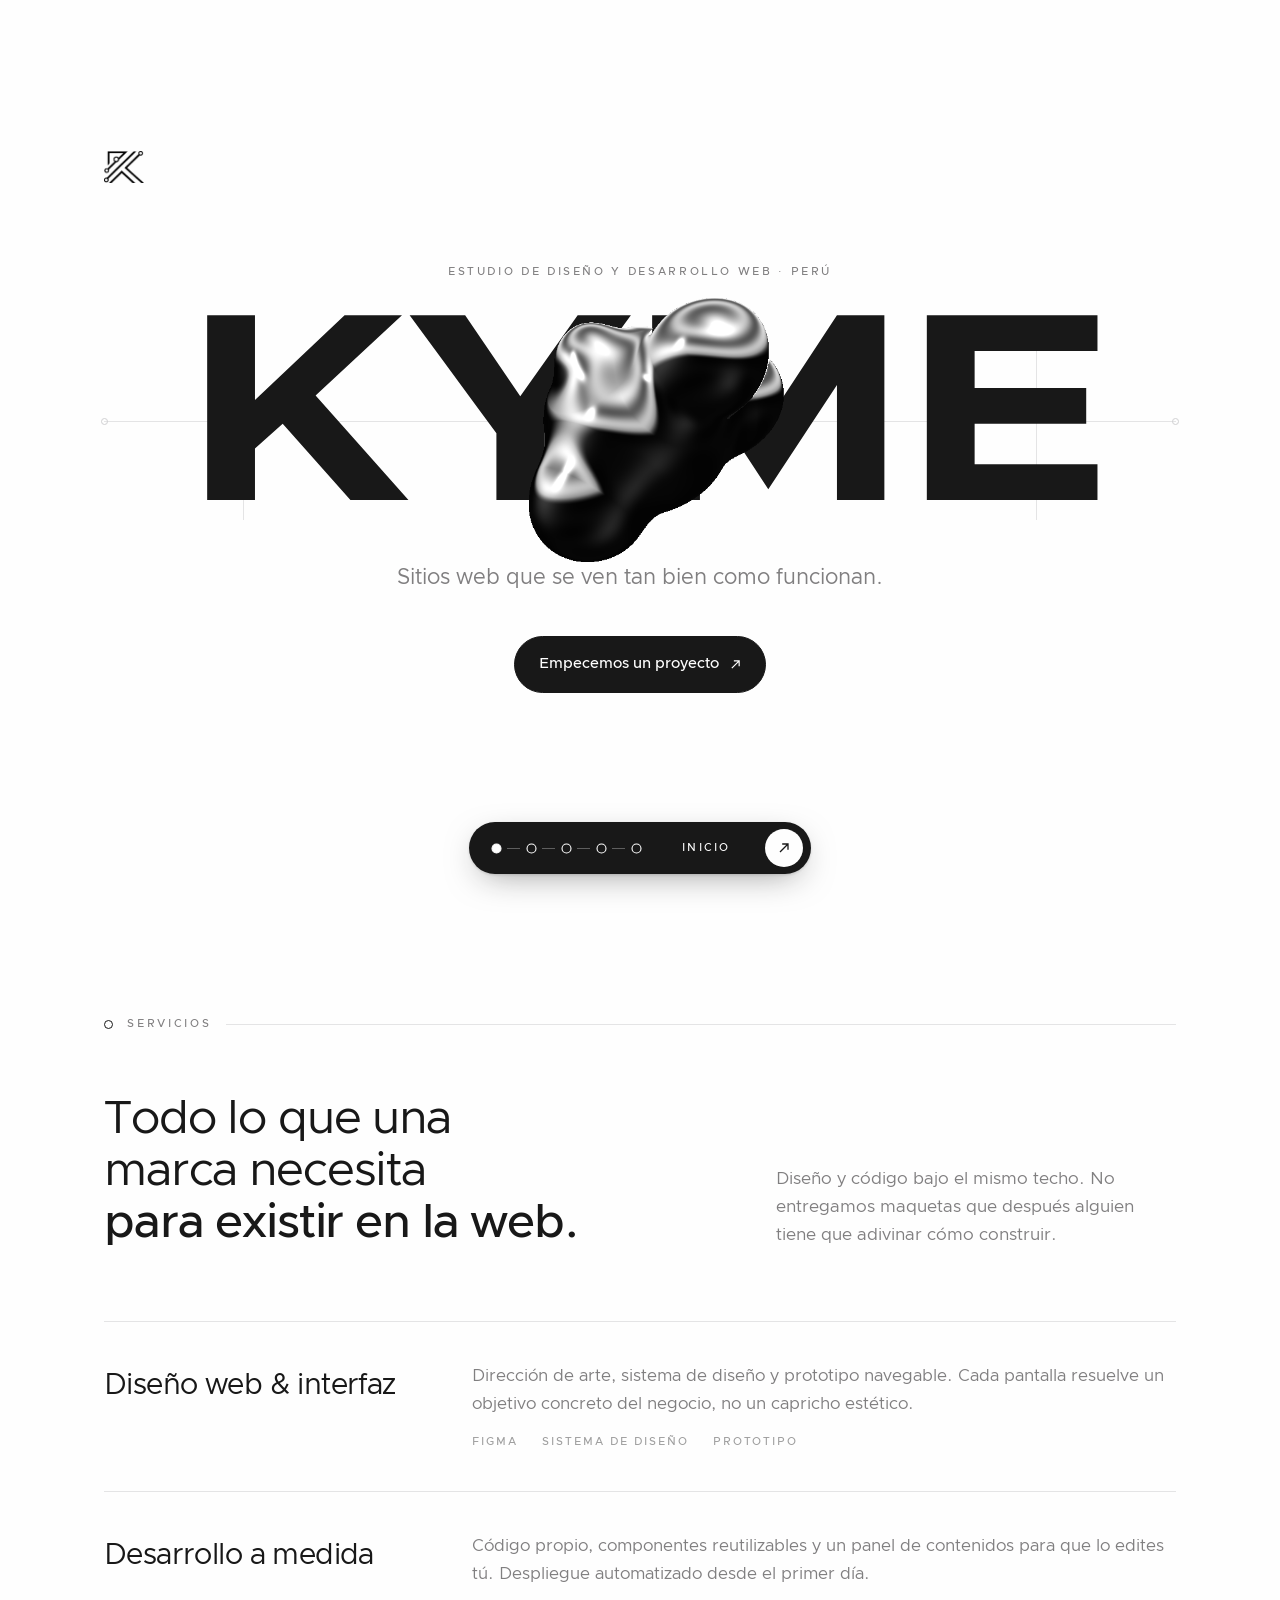
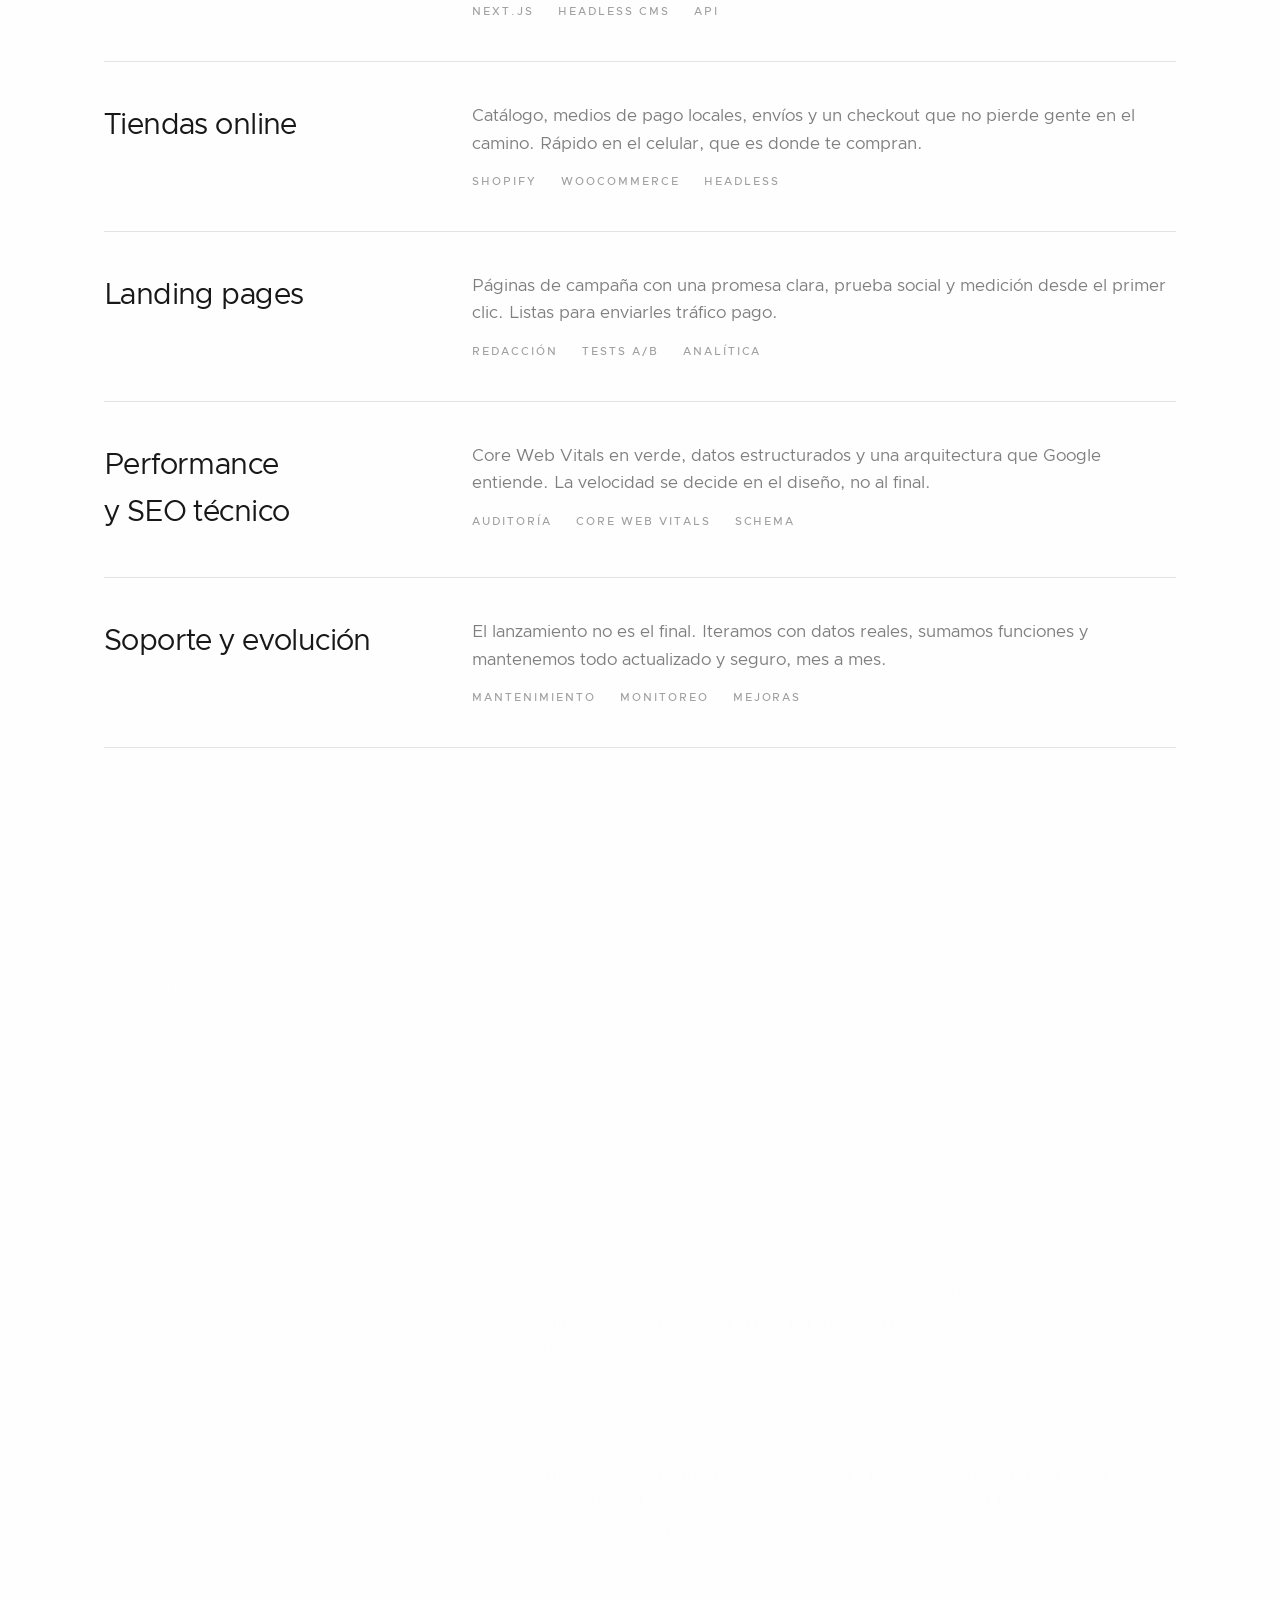
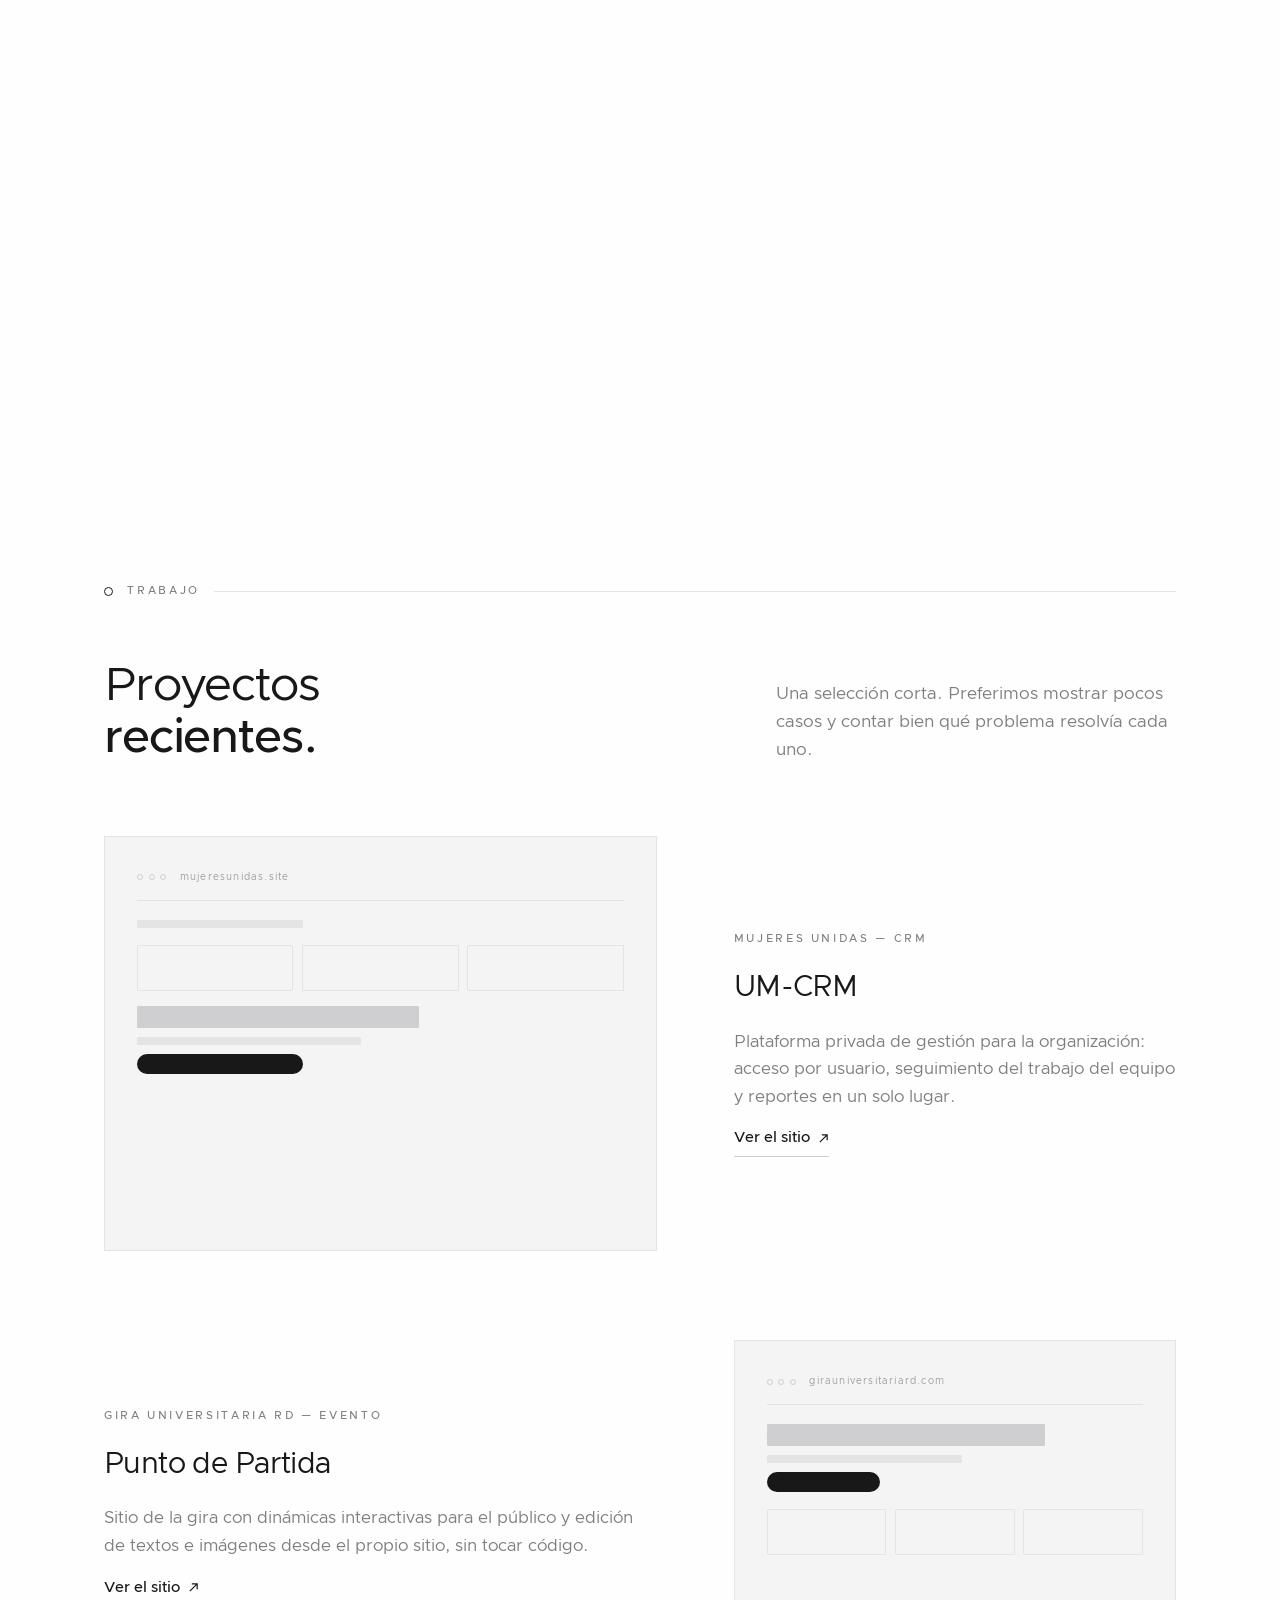
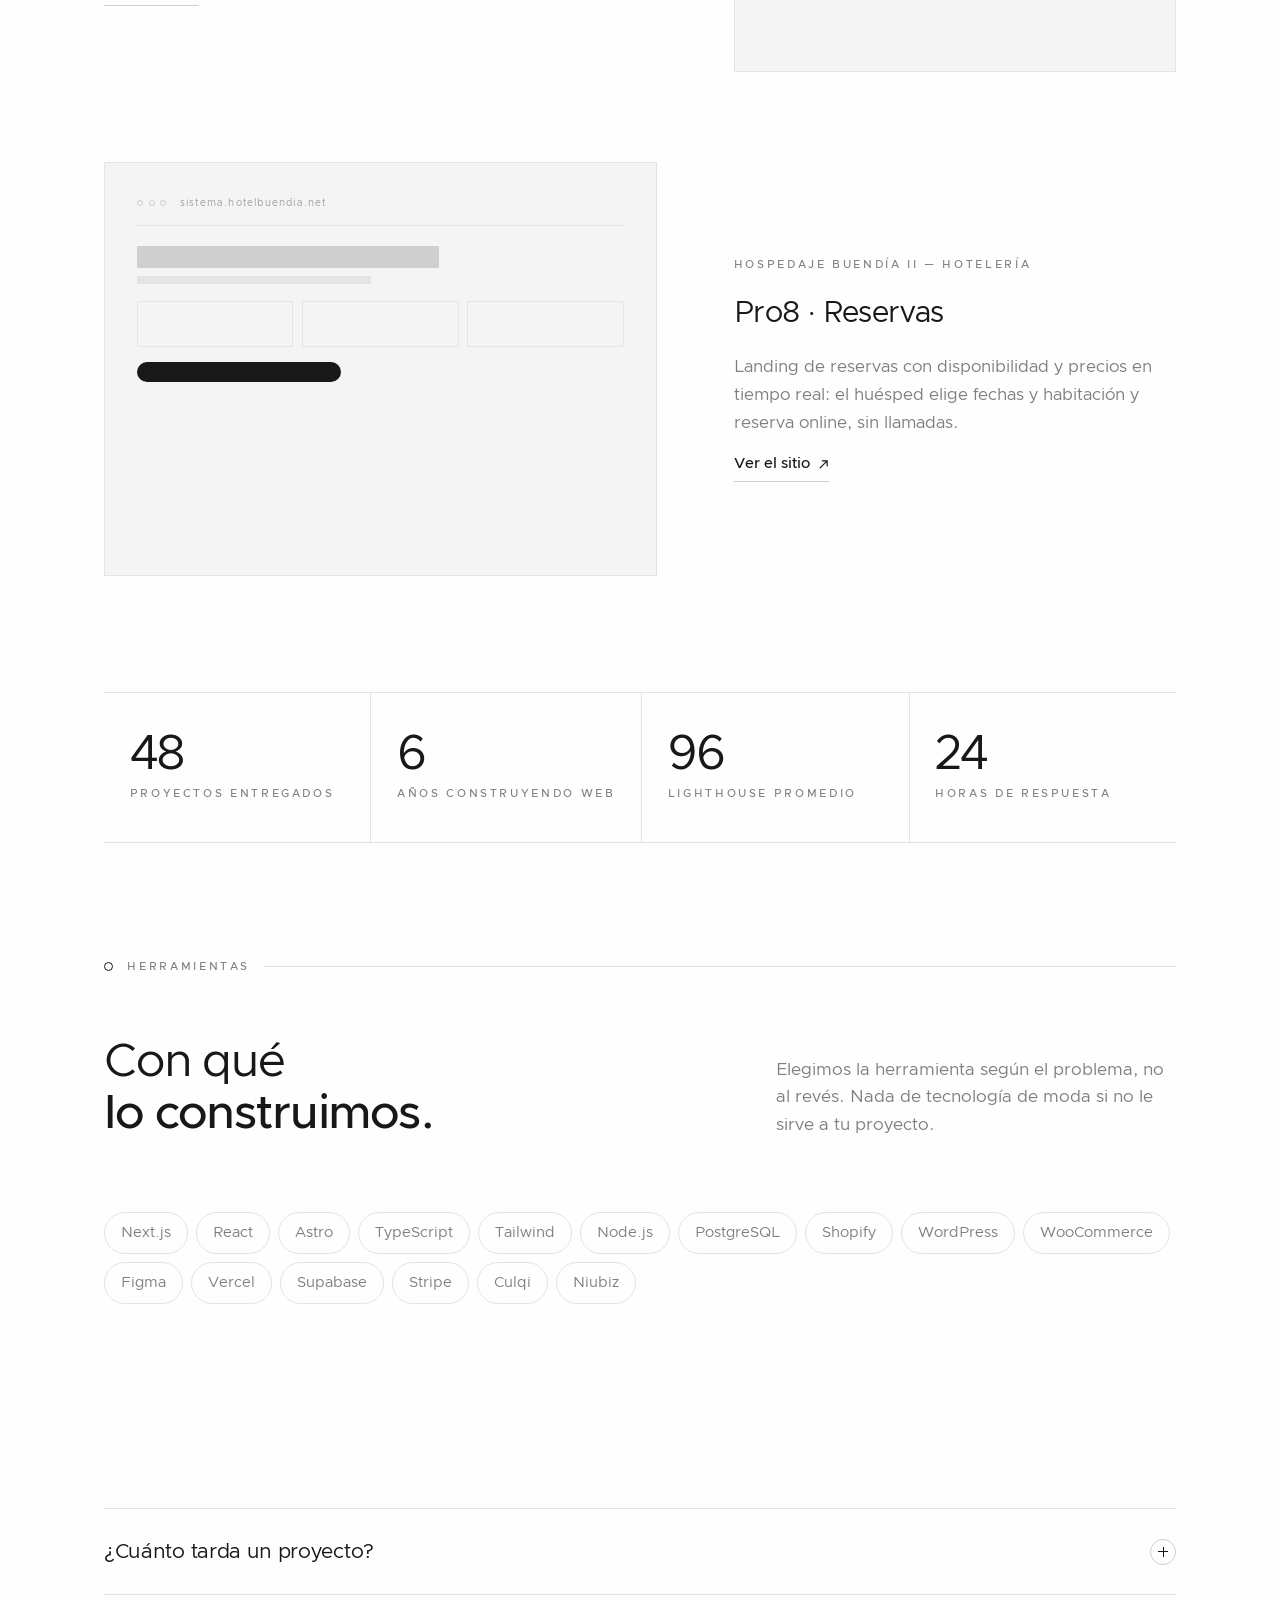
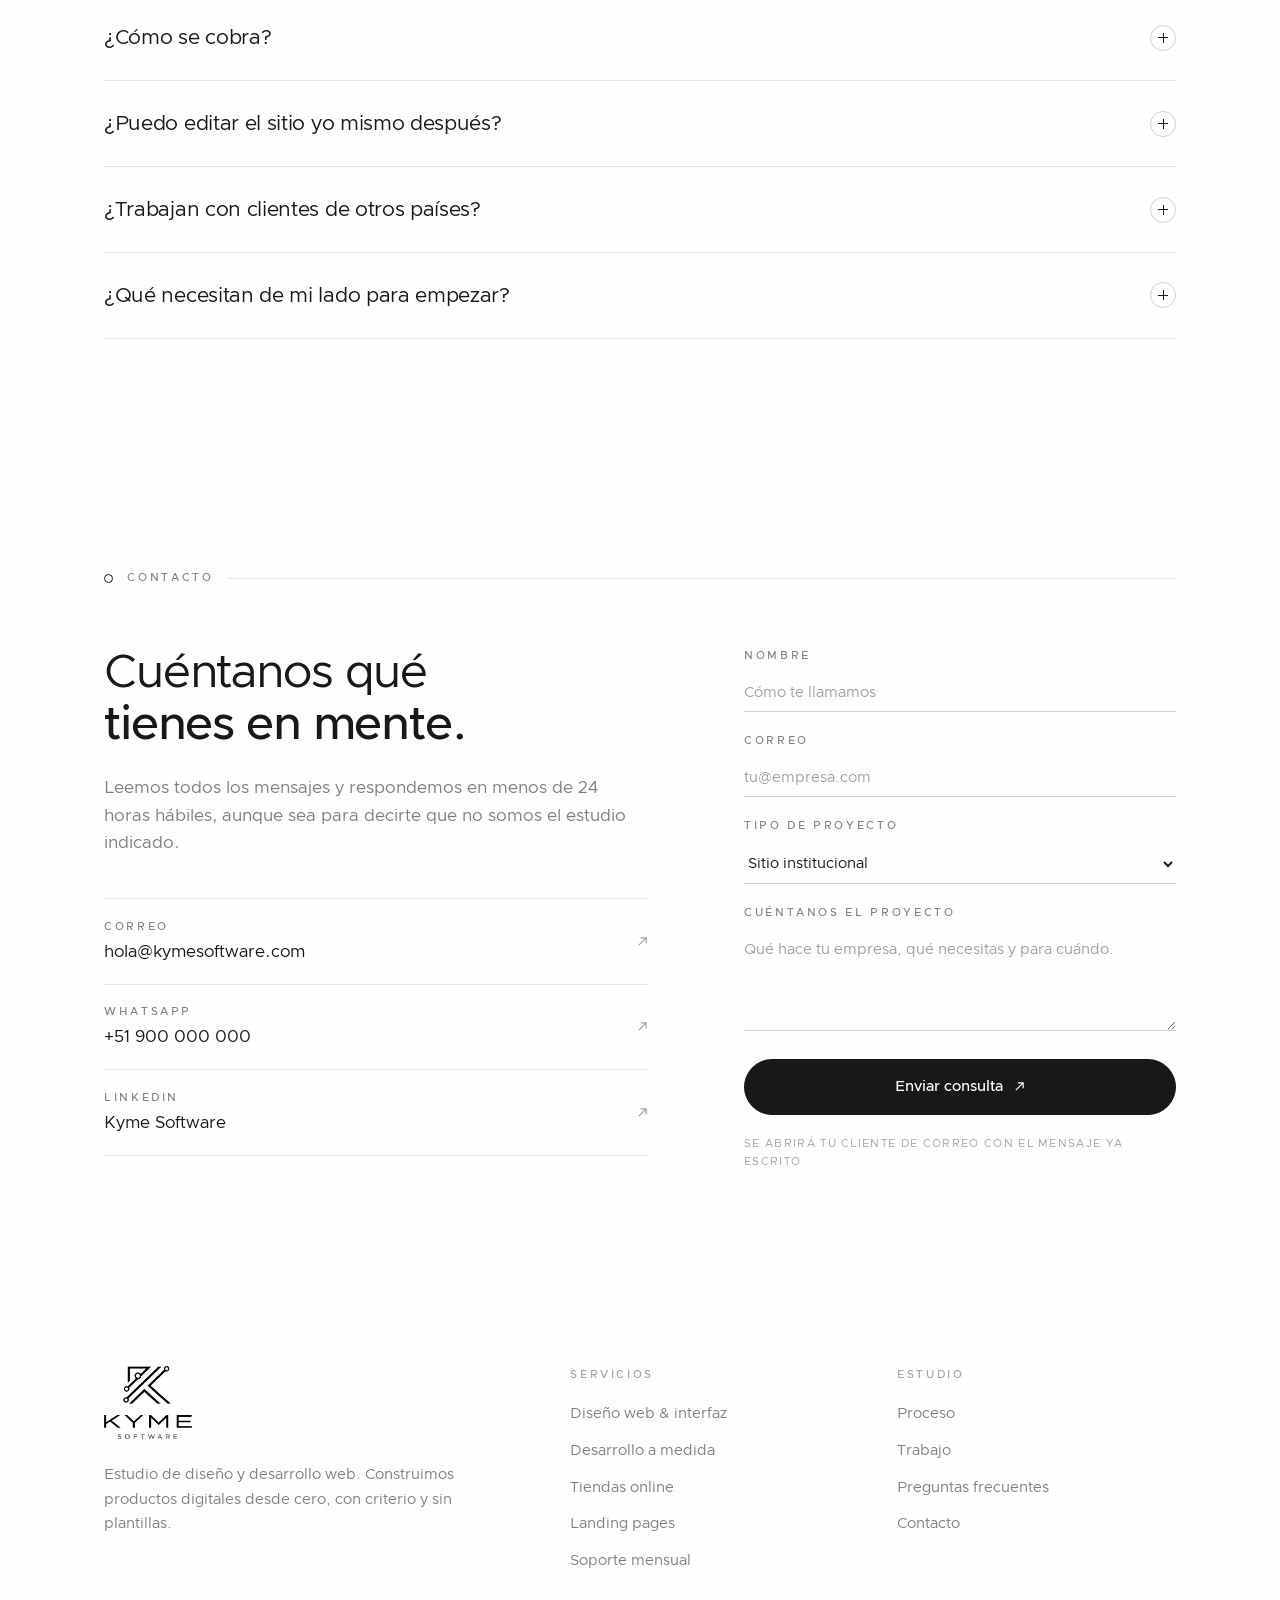
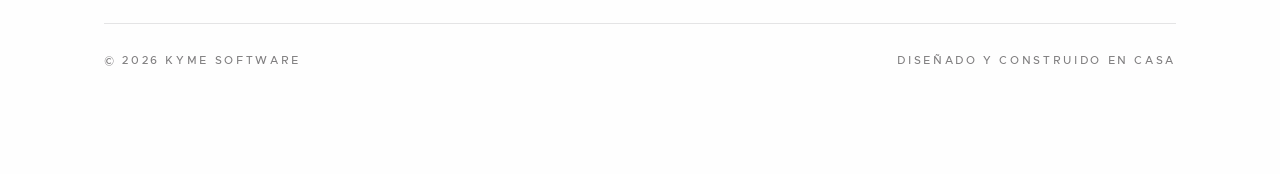
==== index.html @ 4754af2a "seccion de prollectos" ====
<!doctype html>
<html lang="es">
<head>
<meta charset="utf-8">
<meta name="viewport" content="width=device-width, initial-scale=1">
<meta name="description" content="Kyme Software — estudio de diseño y desarrollo web. Diseñamos y construimos sitios, tiendas y aplicaciones a medida.">
<meta name="theme-color" content="#FEFEFE">
<link rel="icon" href="brand/favicon-light.png" media="(prefers-color-scheme: light)">
<link rel="icon" href="brand/favicon-dark.png"  media="(prefers-color-scheme: dark)">
<script>
/* Firefox y Safari respetan el atributo media de rel="icon", pero Chrome lo
   ignora y se queda con el último enlace. Así que dejamos un único icono
   resuelto a mano, y lo repintamos si el sistema cambia de tema en caliente. */
(function(){
  var mq = window.matchMedia("(prefers-color-scheme: dark)");
  var link = document.createElement("link");
  link.rel = "icon";
  function paint(){ link.href = mq.matches ? "brand/favicon-dark.png" : "brand/favicon-light.png"; }
  paint();
  var old = document.querySelectorAll('link[rel="icon"]');
  for (var i = 0; i < old.length; i++) old[i].parentNode.removeChild(old[i]);
  document.head.appendChild(link);
  if (mq.addEventListener) mq.addEventListener("change", paint);
  else if (mq.addListener) mq.addListener(paint);
})();
</script>
<!--ARTIFACT-START-->
<title>Kyme Software</title>
<style>
/* ==========================================================================
   KYME SOFTWARE
   Paleta tomada del logo: tinta #181818, gris #807F80, papel #FEFEFE.
   Sin colores de acento — el contraste lo dan la banda negra y el blanco.
   Tipografía: Clarity City (SIL OFL), incrustada como woff2.
   ========================================================================== */

@font-face{
  font-family: "Clarity City";
  font-style: normal;
  font-weight: 400;
  font-display: swap;
  src: url([data-uri]) format("woff2");
}
@font-face{
  font-family: "Clarity City";
  font-style: normal;
  font-weight: 500;
  font-display: swap;
  src: url([data-uri]) format("woff2");
}
@font-face{
  font-family: "Clarity City";
  font-style: normal;
  font-weight: 700;
  font-display: swap;
  src: url([data-uri]) format("woff2");
}

:root{
  color-scheme: light;

  /* Color — sólo valores del logo y neutros derivados de ellos */
  --paper:   #FEFEFE;
  --wash:    #F4F4F5;
  --rule:    #E4E4E5;
  --rule-2:  #CFCFD1;
  --grey-2:  #9F9F9F;
  --grey:    #807F80;
  --ink:     #181818;
  --ink-2:   #000000;

  /* Tipografía */
  --sans: "Clarity City", system-ui, -apple-system, "Segoe UI", Roboto, Helvetica, Arial, sans-serif;

  --t-display: clamp(1.5rem, 6.4vw, 3.9rem);
  --t-h2:      clamp(1.75rem, 3.7vw, 3rem);
  --t-h3:      clamp(1.3rem, 2.3vw, 1.85rem);
  --t-lead:    clamp(1.05rem, 1.35vw, 1.2rem);
  --t-body:    1.0625rem;
  --t-sm:      .9375rem;
  --t-label:   .6875rem;

  /* Layout */
  --gutter: clamp(1.25rem, 5vw, 4rem);
  --max: 1200px;
  --pad: clamp(4.5rem, 9vw, 8rem);

  --ease: cubic-bezier(.22,.66,.18,1);
}

*,*::before,*::after{ box-sizing: border-box; }

html{ -webkit-text-size-adjust: 100%; scroll-behavior: smooth; }

body{
  margin: 0;
  background: var(--paper);
  color: var(--ink);
  font-family: var(--sans);
  font-size: var(--t-body);
  font-weight: 400;
  line-height: 1.62;
  -webkit-font-smoothing: antialiased;
  -moz-osx-font-smoothing: grayscale;
  overflow-x: hidden;
}

img{ display: block; max-width: 100%; height: auto; }
a{ color: inherit; text-decoration: none; }
button{ font: inherit; color: inherit; }
h1,h2,h3,h4{ margin: 0; font-weight: 400; text-wrap: balance; }
p{ margin: 0; }

::selection{ background: var(--ink); color: var(--paper); }

.sr{
  position: absolute; width: 1px; height: 1px;
  padding: 0; margin: -1px; overflow: hidden;
  clip-path: inset(50%); white-space: nowrap; border: 0;
}

:focus-visible{
  outline: 2px solid var(--ink);
  outline-offset: 4px;
}

.wrap{
  width: 100%;
  max-width: var(--max);
  margin-inline: auto;
  padding-inline: var(--gutter);
}

/* ---------- Etiquetas ---------- */
.label{
  font-size: var(--t-label);
  font-weight: 500;
  letter-spacing: .24em;
  text-transform: uppercase;
  color: var(--grey);
  white-space: nowrap;
}

/* ---------- Marcador de sección ----------
   El círculo abierto sobre una línea es el motivo del propio logo. */
.marker{
  display: flex;
  align-items: center;
  gap: .9rem;
  margin-bottom: clamp(2.5rem, 5vw, 3.75rem);
}
.marker::before{
  content: "";
  width: 9px; height: 9px;
  border: 1.5px solid var(--ink);
  border-radius: 50%;
  flex: none;
}
.marker::after{
  content: "";
  height: 1px;
  background: var(--rule);
  flex: 1;
  transform: scaleX(0);
  transform-origin: left;
  transition: transform 1.1s var(--ease);
}
.marker.is-in::after{ transform: scaleX(1); }

/* ---------- Tipografía de secciones ---------- */
.display{
  font-size: var(--t-display);
  line-height: 1.04;
  letter-spacing: -.028em;
  font-weight: 400;
}
.h2{
  font-size: var(--t-h2);
  line-height: 1.1;
  letter-spacing: -.024em;
  font-weight: 400;
}
.h2 b{ font-weight: 500; }
.lead{
  font-size: var(--t-lead);
  line-height: 1.6;
  color: var(--grey);
  max-width: 54ch;
}
.body-grey{ color: var(--grey); }

/* ---------- Botones ---------- */
.btn{
  display: inline-flex;
  align-items: center;
  gap: .65rem;
  padding: .95rem 1.5rem;
  border-radius: 999px;
  border: 1px solid var(--ink);
  background: var(--ink);
  color: var(--paper);
  font-size: var(--t-sm);
  font-weight: 500;
  cursor: pointer;
  transition: background-color .4s var(--ease), color .4s var(--ease), border-color .4s var(--ease);
}
.btn:hover{ background: var(--ink-2); border-color: var(--ink-2); }
.btn svg{ width: 11px; height: 11px; flex: none; transition: transform .45s var(--ease); }
.btn:hover svg{ transform: translate(3px,-3px); }

.btn--line{
  background: transparent;
  color: var(--ink);
  border-color: var(--rule-2);
}
.btn--line:hover{ background: transparent; border-color: var(--ink); color: var(--ink); }

/* Invertido, para la banda negra */
.on-dark .btn{
  background: var(--paper);
  border-color: var(--paper);
  color: var(--ink);
}
.on-dark .btn:hover{ background: #fff; border-color: #fff; }

/* ---------- Enlace con subrayado que se dibuja ---------- */
.ulink{
  position: relative;
  padding-bottom: 2px;
}
.ulink::after{
  content: "";
  position: absolute;
  left: 0; bottom: 0;
  width: 100%; height: 1px;
  background: currentColor;
  transform: scaleX(0);
  transform-origin: right;
  transition: transform .5s var(--ease);
}
.ulink:hover::after{ transform: scaleX(1); transform-origin: left; }

/* ==========================================================================
   DOCK — la barra inferior. Reemplaza a la cabecera y, además, es la que
   pinta el fondo de las secciones que cambian de color: se expande desde
   su propia forma hasta ocupar la pantalla.
   ========================================================================== */
.dock{
  position: fixed;
  left: 0; right: 0;
  bottom: clamp(.9rem, 2.6vw, 1.6rem);
  margin-inline: auto;
  width: max-content;
  max-width: calc(100% - 2rem);
  z-index: 70;
  display: flex;
  flex-wrap: nowrap;
  align-items: center;
  gap: clamp(.7rem, 2vw, 1.15rem);
  padding: .45rem .45rem .45rem 1rem;
  border-radius: 999px;
  background: var(--ink);
  color: var(--paper);
  box-shadow: 0 10px 34px -12px rgba(24,24,24,.5), 0 1px 3px rgba(24,24,24,.14);
  transition: background-color .35s var(--ease), color .35s var(--ease), box-shadow .35s var(--ease);
  opacity: 0;
  animation: fade-up .9s var(--ease) 1.1s forwards;
}
/* Sobre la banda oscura la barra se invierte para seguir legible */
.dock.is-inverted{
  background: var(--paper);
  color: var(--ink);
  box-shadow: 0 10px 34px -12px rgba(0,0,0,.55);
}

/* Nodos: el motivo del isotipo convertido en navegación */
.dock-nodes{
  display: flex; align-items: center;
  margin: 0; padding: 0; list-style: none;
}
.dock-nodes li{ display: flex; align-items: center; }
.dock-nodes li + li::before{
  content: "";
  width: clamp(8px, 1.6vw, 13px); height: 1px;
  background: currentColor; opacity: .3;
}
.dock-node{
  display: grid; place-items: center;
  width: 22px; height: 30px;
}
.dock-node i{
  width: 9px; height: 9px;
  border: 1.5px solid currentColor;
  border-radius: 50%;
  opacity: .45;
  transition: opacity .4s var(--ease), background-color .4s var(--ease), transform .4s var(--ease);
}
.dock-node:hover i{ opacity: .85; }
.dock-node[aria-current="true"] i{
  opacity: 1;
  background: currentColor;
  transform: scale(1.12);
}

.dock-label{
  font-size: var(--t-label);
  font-weight: 500;
  letter-spacing: .2em;
  text-transform: uppercase;
  white-space: nowrap;
  min-width: 7.4em;
  text-align: center;
  transition: transform .24s var(--ease), opacity .24s var(--ease);
}
.dock-label.is-out{ transform: translateY(-5px); opacity: 0; }
@media (max-width: 430px){ .dock-label{ display: none; } }

.dock-cta{
  width: 38px; height: 38px;
  border-radius: 50%;
  display: grid; place-items: center;
  background: var(--paper);
  color: var(--ink);
  flex: none;
  transition: background-color .55s var(--ease), color .55s var(--ease), transform .4s var(--ease);
}
.dock.is-inverted .dock-cta{ background: var(--ink); color: var(--paper); }
.dock-cta:hover{ transform: translateY(-2px); }
.dock-cta svg{ width: 12px; height: 12px; }

/* ---------- Fondo que se expande desde el dock ----------
   Cada sección pinta su propia llegada: su fondo nace con la forma exacta
   del dock y se abre hasta inundar la pantalla, cubriendo a la anterior.
   Por eso ::before puede desbordar hacia arriba (--over).
   Sin JS o con movimiento reducido no hay recorte y pinta la sección entera. */
.section[data-morph],
.footer[data-morph]{ position: relative; background: transparent; }
[data-morph] > *{
  position: relative;
  z-index: 1;
  opacity: var(--tv, 1);   /* el contenido entra con su propio fondo */
}
[data-morph]::before{
  content: "";
  position: absolute;
  top: calc(-1 * var(--over, 0px));
  left: 0; right: 0; bottom: 0;
  z-index: 0;
  background: var(--morph-bg);
  opacity: var(--mo, 1);
}
/* Salida: al cruzar el borde inferior, el fondo queda colgando del dock y se
   recoge dentro de él justo cuando la barra vuelve a oscurecerse. */
[data-hang]::after{
  content: "";
  position: absolute;
  top: 100%;
  left: 0; right: 0;
  height: var(--hh, 0px);
  z-index: 0;
  background: var(--morph-bg);
  opacity: var(--ho, 0);
  clip-path: inset(0 var(--ux, 0px) 0 var(--ux, 0px) round 0 0 var(--ur, 0px) var(--ur, 0px));
}
.js [data-morph]::before{
  clip-path: inset(var(--ct,0px) var(--cx,0px) var(--cb,0px) var(--cx,0px) round var(--cr,0px));
}

/* ==========================================================================
   HERO
   ========================================================================== */
.hero{
  position: relative;
  min-height: 100svh;
  display: flex;
  align-items: center;
  padding-top: clamp(4.5rem, 9vw, 7rem);
  padding-bottom: clamp(6rem, 10vw, 8rem);
}
.hero > .wrap{ width: 100%; }
.mark-tl{
  position: absolute;
  top: clamp(-2.5rem, -4vw, -1.5rem);
  left: var(--gutter);
}
@keyframes fade-up{
  from{ opacity: 0; transform: translateY(16px); }
  to  { opacity: 1; transform: none; }
}

/* ---------- Hero: el objeto es el protagonista ---------- */
.hero .wrap{ position: relative; }

.mark-tl{ display: block; }
.mark-tl img{ width: clamp(30px, 3.4vw, 40px); }

.hero-center{
  display: grid;
  justify-items: center;
  text-align: center;
  gap: clamp(1.5rem, 3.5vw, 2.5rem);
  padding-top: clamp(2rem, 6vw, 4.5rem);
}
.hero-eyebrow{ white-space: normal; }

/* La pieza: tipografía enorme al fondo, cristal encima */
/* Retícula decorativa: hairlines y los círculos abiertos del isotipo */
.hero-deco{ position: absolute; inset: 0; z-index: 0; pointer-events: none; }
.hero-deco .dh{
  position: absolute; left: 0; right: 0; top: 50%;
  height: 1px; background: var(--rule);
  transform: scaleX(0); transform-origin: center;
  animation: draw-x 1.4s var(--ease) .5s forwards;
}
.hero-deco .dh::before,
.hero-deco .dh::after{
  content: ""; position: absolute; top: 50%;
  width: 7px; height: 7px; margin-top: -4px;
  border: 1px solid var(--rule-2); border-radius: 50%;
}
.hero-deco .dh::before{ left: -3px; }
.hero-deco .dh::after{ right: -3px; }
.hero-deco .dv{
  position: absolute; top: 6%; bottom: 6%;
  width: 1px; background: var(--rule);
  transform: scaleY(0); transform-origin: top;
  animation: draw-y 1.2s var(--ease) .75s forwards;
}
.hero-deco .dv--l{ left: 13%; }
.hero-deco .dv--r{ right: 13%; }
@keyframes draw-x{ to{ transform: scaleX(1); } }
@keyframes draw-y{ to{ transform: scaleY(1); } }
@media (max-width: 720px){ .hero-deco .dv{ display: none; } }

.megatype{ z-index: 1; }

.hero-piece{
  position: relative;
  width: 100%;
  display: grid;
  place-items: center;
  margin-block: clamp(-1rem, -1vw, 0rem);
}
.megatype{
  position: relative;
  z-index: 0;
  font-size: clamp(3.4rem, 21vw, 17rem);
  font-weight: 700;
  letter-spacing: -.045em;
  line-height: .84;
  transform: scaleX(1.2);          /* alargadas en horizontal */
  transform-origin: center;
  margin: 0;
  color: var(--ink);
  user-select: none;
}
.hero-stage{
  position: absolute;
  z-index: 2;
  top: 50%; left: 50%;
  transform: translate(-50%, -50%);
  width: min(66%, 520px);
  aspect-ratio: 1 / 1;
  pointer-events: none;
}
@media (min-width: 720px){ .hero-stage{ width: min(50%, 540px); } }
.hero-stage canvas{ display: block; width: 100%; height: 100%; }

.hero-line{
  font-size: clamp(1.05rem, 1.7vw, 1.35rem);
  color: var(--grey);
  max-width: 34ch;
}

/* ==========================================================================
   SECCIONES
   ========================================================================== */
.section{ padding-block: var(--pad); }
.section--paper{ --morph-bg: var(--paper); }
.section--wash{ background: var(--wash); --morph-bg: var(--wash); }

.head{
  display: grid;
  gap: 1.5rem;
  margin-bottom: clamp(3rem, 6vw, 4.5rem);
}
@media (min-width: 940px){
  .head{ grid-template-columns: minmax(0,1fr) minmax(0,25rem); gap: 4rem; align-items: end; }
}

/* ---------- Servicios: filas, no tarjetas ---------- */
.svc{
  border-top: 1px solid var(--rule);
  padding-block: clamp(1.75rem, 3.2vw, 2.5rem);
  display: grid;
  gap: 1rem;
  position: relative;
  transition: padding-left .5s var(--ease);
}
.svc:last-of-type{ border-bottom: 1px solid var(--rule); }
@media (min-width: 880px){
  .svc{
    grid-template-columns: minmax(0,19rem) minmax(0,1fr);
    gap: clamp(2rem, 5vw, 4.5rem);
    align-items: start;
  }
  .svc:hover{ padding-left: 1.25rem; }
}
/* El círculo del logo aparece al pasar el cursor */
.svc::before{
  content: "";
  position: absolute;
  left: 0;
  top: calc(clamp(1.75rem, 3.2vw, 2.5rem) + .6em);
  width: 8px; height: 8px;
  border: 1.5px solid var(--ink);
  border-radius: 50%;
  opacity: 0;
  transform: translateX(-8px);
  transition: opacity .4s var(--ease), transform .5s var(--ease);
}
@media (min-width: 880px){
  .svc:hover::before{ opacity: 1; transform: none; }
}
.svc h3{
  font-size: var(--t-h3);
  letter-spacing: -.02em;
  font-weight: 400;
}
.svc-body{ display: grid; gap: 1rem; }
.svc p{ color: var(--grey); max-width: 58ch; }
.svc ul{
  display: flex; flex-wrap: wrap;
  gap: .4rem 1.5rem;
  margin: 0; padding: 0;
  list-style: none;
}
.svc ul li{
  font-size: var(--t-label);
  font-weight: 500;
  letter-spacing: .18em;
  text-transform: uppercase;
  color: var(--grey-2);
}

/* ==========================================================================
   PROCESO — la única banda negra del sitio
   ========================================================================== */
.on-dark{
  --morph-bg: var(--ink);
  background: var(--ink);
  color: var(--paper);
}
.on-dark .lead,
.on-dark .body-grey{ color: rgba(254,254,254,.62); }
.on-dark .label{ color: rgba(254,254,254,.55); }
.on-dark .marker::before{ border-color: var(--paper); }
.on-dark .marker::after{ background: rgba(254,254,254,.18); }

.steps{ display: grid; }
.step{
  border-top: 1px solid rgba(254,254,254,.16);
  padding-block: clamp(2rem, 4vw, 3rem);
  display: grid;
  gap: 1rem;
}
.step:last-child{ border-bottom: 1px solid rgba(254,254,254,.16); }
@media (min-width: 880px){
  .step{
    grid-template-columns: 4.5rem minmax(0,16rem) minmax(0,1fr);
    gap: clamp(1.5rem, 4vw, 3.5rem);
    align-items: start;
  }
}
.step-n{
  font-size: var(--t-label);
  font-weight: 500;
  letter-spacing: .2em;
  color: rgba(254,254,254,.5);
  font-variant-numeric: tabular-nums;
  padding-top: .45em;
}
.step h3{
  font-size: var(--t-h3);
  letter-spacing: -.02em;
  font-weight: 400;
}
.step p{ color: rgba(254,254,254,.62); max-width: 56ch; }



/* ==========================================================================
   TRABAJO
   ========================================================================== */
.works{ display: grid; gap: clamp(3.5rem, 7vw, 6rem); }
.work{
  display: grid;
  gap: clamp(1.5rem, 3vw, 2.5rem);
  align-items: center;
}
@media (min-width: 900px){
  .work{ grid-template-columns: minmax(0,1.25fr) minmax(0,1fr); gap: clamp(3rem, 6vw, 5rem); }
  .work:nth-child(even) .shot{ order: 2; }
}
.shot{
  background: var(--wash);
  border: 1px solid var(--rule);
  aspect-ratio: 4 / 3;
  padding: clamp(1.25rem, 2.5vw, 2rem);
  display: grid;
  align-content: start;
  gap: .8rem;
  overflow: hidden;
  transition: border-color .5s var(--ease);
}
.work:hover .shot{ border-color: var(--rule-2); }
.chrome{
  display: flex; align-items: center; gap: .35rem;
  padding-bottom: .9rem;
  border-bottom: 1px solid var(--rule);
  margin-bottom: .4rem;
}
.chrome b{
  width: 6px; height: 6px; border-radius: 50%;
  border: 1px solid var(--rule-2);
  display: block;
}
.chrome span{
  margin-left: .5rem;
  font-size: 10px;
  letter-spacing: .12em;
  color: var(--grey-2);
}
.skel{ display: grid; gap: .55rem; }
.skel i{ display: block; height: 8px; background: var(--rule); border-radius: 1px; }
.skel i.big{ height: 22px; width: 62%; background: var(--rule-2); }
.skel i.ink{ height: 20px; width: 30%; background: var(--ink); border-radius: 999px; }
.skel .row{ display: grid; grid-template-columns: repeat(3,1fr); gap: .55rem; margin-top: .5rem; }
.skel .row i{ height: 46px; background: transparent; border: 1px solid var(--rule); }

.work-body{ display: grid; gap: 1rem; align-content: center; }
.work-body h3{ font-size: var(--t-h3); letter-spacing: -.02em; }
.work-body p{ color: var(--grey); max-width: 46ch; }
.work-metric{
  display: flex; align-items: baseline; gap: .6rem;
  font-variant-numeric: tabular-nums;
}
.work-metric b{ font-weight: 500; font-size: 1.25rem; letter-spacing: -.02em; }
.work-metric span{ font-size: var(--t-label); letter-spacing: .18em; text-transform: uppercase; color: var(--grey); }

.work-link{
  display: inline-flex;
  align-items: center;
  gap: .5rem;
  justify-self: start;
  padding-bottom: .3rem;
  border-bottom: 1px solid var(--rule-2);
  font-size: var(--t-sm);
  font-weight: 500;
  color: var(--ink);
  transition: border-color .4s var(--ease);
}
.work-link:hover{ border-color: var(--ink); }
.work-link svg{ width: 11px; height: 11px; flex: none; transition: transform .45s var(--ease); }
.work-link:hover svg{ transform: translate(3px,-3px); }

/* ==========================================================================
   NÚMEROS
   ========================================================================== */
.stats{
  display: grid;
  gap: 1px;
  background: var(--rule);
  border-block: 1px solid var(--rule);
}
@media (min-width: 620px){ .stats{ grid-template-columns: repeat(2,1fr); } }
@media (min-width: 960px){ .stats{ grid-template-columns: repeat(4,1fr); } }
.stat{
  background: var(--paper);
  padding: clamp(1.75rem, 3vw, 2.5rem) clamp(1.25rem, 2vw, 2rem);
  display: grid; gap: .4rem;
}
.stat b{
  font-size: clamp(2.25rem, 4.2vw, 3rem);
  font-weight: 400;
  letter-spacing: -.04em;
  line-height: 1;
  font-variant-numeric: tabular-nums;
}

/* ==========================================================================
   HERRAMIENTAS
   ========================================================================== */
.stack{ display: flex; flex-wrap: wrap; gap: .5rem; }
.stack span{
  border: 1px solid var(--rule);
  border-radius: 999px;
  padding: .5rem 1rem;
  font-size: var(--t-sm);
  color: var(--grey);
  transition: border-color .4s var(--ease), color .4s var(--ease);
}
.stack span:hover{ border-color: var(--ink); color: var(--ink); }

/* ==========================================================================
   FAQ
   ========================================================================== */
.faq details{ border-top: 1px solid var(--rule); }
.faq details:last-of-type{ border-bottom: 1px solid var(--rule); }
.faq summary{
  list-style: none;
  cursor: pointer;
  padding: 1.6rem 3.5rem 1.6rem 0;
  position: relative;
  font-size: clamp(1.05rem, 1.7vw, 1.3rem);
  letter-spacing: -.015em;
  transition: color .35s var(--ease);
}
.faq summary::-webkit-details-marker{ display: none; }
.faq summary:hover{ color: var(--grey); }
/* Círculo abierto con un signo dentro — otra vez el nodo del logo */
.faq summary::before{
  content: "";
  position: absolute;
  right: 0; top: 50%;
  width: 26px; height: 26px;
  margin-top: -13px;
  border: 1px solid var(--rule-2);
  border-radius: 50%;
  transition: border-color .35s var(--ease);
}
.faq summary::after{
  content: "";
  position: absolute;
  right: 6px; top: 50%;
  width: 14px; height: 14px;
  margin-top: -7px;
  background:
    linear-gradient(var(--ink),var(--ink)) center/10px 1px no-repeat,
    linear-gradient(var(--ink),var(--ink)) center/1px 10px no-repeat;
  transition: transform .45s var(--ease);
}
.faq summary:hover::before{ border-color: var(--ink); }
.faq details[open] summary::after{ transform: rotate(135deg); }
.faq-body{
  display: grid;
  grid-template-rows: 0fr;
  transition: grid-template-rows .5s var(--ease);
}
.faq details[open] .faq-body{ grid-template-rows: 1fr; }
.faq-body > div{ overflow: hidden; }
.faq-body p{
  color: var(--grey);
  max-width: 62ch;
  padding-bottom: 1.75rem;
}

/* ==========================================================================
   CONTACTO
   ========================================================================== */
.contact{ display: grid; gap: clamp(3rem, 6vw, 4.5rem); }
@media (min-width: 940px){
  .contact{ grid-template-columns: minmax(0,1fr) minmax(0,27rem); gap: clamp(4rem, 8vw, 6rem); }
}
.channels{ display: grid; margin-top: 2.5rem; }
.channel{
  border-top: 1px solid var(--rule);
  padding-block: 1.15rem;
  display: flex; align-items: center; justify-content: space-between;
  gap: 1rem;
  transition: padding-left .45s var(--ease);
}
.channel:last-child{ border-bottom: 1px solid var(--rule); }
.channel:hover{ padding-left: .6rem; }
.channel b{ font-weight: 400; }
.channel .label{ display: block; margin-bottom: .15rem; }
.channel svg{ width: 11px; height: 11px; color: var(--grey-2); transition: transform .45s var(--ease), color .45s var(--ease); }
.channel:hover svg{ transform: translate(3px,-3px); color: var(--ink); }

.form{ display: grid; gap: 1.25rem; }
.field{ display: grid; gap: .55rem; }
.field input,
.field textarea,
.field select{
  font-family: inherit;
  font-size: var(--t-sm);
  color: var(--ink);
  background: transparent;
  border: 0;
  border-bottom: 1px solid var(--rule-2);
  border-radius: 0;
  padding: .7rem 0;
  transition: border-color .4s var(--ease);
  width: 100%;
}
.field textarea{ resize: vertical; min-height: 100px; }
.field input:focus,
.field textarea:focus,
.field select:focus{
  border-bottom-color: var(--ink);
  outline: none;
}
.field input::placeholder,
.field textarea::placeholder{ color: var(--grey-2); }
.form .btn{ justify-content: center; margin-top: .5rem; }
.form .note{ font-size: var(--t-label); letter-spacing: .12em; text-transform: uppercase; color: var(--grey-2); }

/* ==========================================================================
   FOOTER
   ========================================================================== */
.footer{
  background: var(--paper);
  --morph-bg: var(--paper);
  padding-block: clamp(3.5rem, 7vw, 5rem) clamp(5.5rem, 9vw, 6.5rem);
}
.footer-top{
  display: grid;
  gap: 2.5rem;
  padding-bottom: 3rem;
  border-bottom: 1px solid var(--rule);
}
@media (min-width: 820px){
  .footer-top{ grid-template-columns: 1.5fr 1fr 1fr; gap: 3rem; }
}
.footer-brand img{ width: 88px; margin-bottom: 1.5rem; }
.footer-col{ display: grid; gap: .65rem; align-content: start; }
.footer-col h4{
  font-size: var(--t-label);
  font-weight: 500;
  letter-spacing: .24em;
  text-transform: uppercase;
  color: var(--grey-2);
  margin-bottom: .5rem;
}
.footer-col a{ color: var(--grey); font-size: var(--t-sm); width: fit-content; transition: color .35s var(--ease); }
.footer-col a:hover{ color: var(--ink); }
.footer-bottom{
  padding-top: 1.75rem;
  display: flex; flex-wrap: wrap; gap: .75rem 2rem;
  align-items: center; justify-content: space-between;
}

/* ==========================================================================
   REVEAL
   ========================================================================== */
.js .reveal{
  opacity: 0;
  transform: translateY(18px);
  transition: opacity .9s var(--ease), transform .9s var(--ease);
  transition-delay: var(--d, 0ms);
}
.js .reveal.is-in{ opacity: 1; transform: none; }

/* ==========================================================================
   MOVIMIENTO REDUCIDO
   ========================================================================== */
@media (prefers-reduced-motion: reduce){
  html{ scroll-behavior: auto; }
  *,*::before,*::after{
    animation-duration: .001ms !important;
    animation-delay: 0ms !important;
    transition-duration: .001ms !important;
  }
  .js .reveal{ opacity: 1; transform: none; }
  
  
  .hero-top .line,
  .marker::after{ transform: scaleX(1); }
  .dock{ opacity: 1; }
  .js [data-morph]::before{ clip-path: none; }
}
</style>
</head>
<body>
<script>document.documentElement.classList.add("js");</script>

<nav class="dock" id="dock" aria-label="Navegación del sitio">
  <ul class="dock-nodes">
    <li><a class="dock-node" href="#inicio"    data-name="Inicio"><i></i><span class="sr">Inicio</span></a></li>
    <li><a class="dock-node" href="#servicios" data-name="Servicios"><i></i><span class="sr">Servicios</span></a></li>
    <li><a class="dock-node" href="#proceso"   data-name="Proceso"><i></i><span class="sr">Proceso</span></a></li>
    <li><a class="dock-node" href="#trabajo"   data-name="Trabajo"><i></i><span class="sr">Trabajo</span></a></li>
    <li><a class="dock-node" href="#contacto"  data-name="Contacto"><i></i><span class="sr">Contacto</span></a></li>
  </ul>

  <span class="dock-label" id="dockLabel" aria-live="polite">Inicio</span>

  <a class="dock-cta" href="#contacto" aria-label="Empecemos un proyecto"><svg viewBox="0 0 12 12" fill="none" aria-hidden="true"><path d="M2 10 L10 2 M4.2 2H10v5.8" stroke="currentColor" stroke-width="1.3"/></svg></a>
</nav>

<main id="top">

  <!-- ============================== HERO ============================== -->
  <section class="hero" id="inicio">
    <div class="wrap">

      <a class="mark-tl" href="#inicio" aria-label="Kyme Software, inicio">
        <img src="[data-uri]" alt="Kyme Software" width="330" height="263">
      </a>

      <div class="hero-center">
        <span class="label hero-eyebrow">Estudio de diseño y desarrollo web · Perú</span>

        <div class="hero-piece">
          <div class="hero-deco" aria-hidden="true">
            <span class="dh"></span>
            <span class="dv dv--l"></span>
            <span class="dv dv--r"></span>
          </div>
          <h1 class="megatype">KYME</h1>
          <div class="hero-stage" id="stage">
            <canvas id="gl" aria-hidden="true"></canvas>
          </div>
        </div>

        <p class="hero-line">Sitios web que se ven tan bien como funcionan.</p>

        <a class="btn" href="#contacto">
          Empecemos un proyecto
          <svg viewBox="0 0 12 12" fill="none" aria-hidden="true"><path d="M2 10 L10 2 M4.2 2H10v5.8" stroke="currentColor" stroke-width="1.3"/></svg>
        </a>
      </div>

    </div>
  </section>

  <!-- ============================== SERVICIOS ============================== -->
  <section class="section" id="servicios">
    <div class="wrap">
      <div class="marker"><span class="label">Servicios</span></div>

      <div class="head">
        <h2 class="h2 reveal">
          Todo lo que una marca necesita<br>
          <b>para existir en la web.</b>
        </h2>
        <p class="lead reveal" style="--d:100ms">
          Diseño y código bajo el mismo techo. No entregamos maquetas
          que después alguien tiene que adivinar cómo construir.
        </p>
      </div>

      <div>
        <article class="svc reveal">
          <h3>Diseño web &amp; interfaz</h3>
          <div class="svc-body">
            <p>Dirección de arte, sistema de diseño y prototipo navegable. Cada pantalla resuelve un objetivo concreto del negocio, no un capricho estético.</p>
            <ul><li>Figma</li><li>Sistema de diseño</li><li>Prototipo</li></ul>
          </div>
        </article>

        <article class="svc reveal">
          <h3>Desarrollo a medida</h3>
          <div class="svc-body">
            <p>Código propio, componentes reutilizables y un panel de contenidos para que lo edites tú. Despliegue automatizado desde el primer día.</p>
            <ul><li>Next.js</li><li>Headless CMS</li><li>API</li></ul>
          </div>
        </article>

        <article class="svc reveal">
          <h3>Tiendas online</h3>
          <div class="svc-body">
            <p>Catálogo, medios de pago locales, envíos y un checkout que no pierde gente en el camino. Rápido en el celular, que es donde te compran.</p>
            <ul><li>Shopify</li><li>WooCommerce</li><li>Headless</li></ul>
          </div>
        </article>

        <article class="svc reveal">
          <h3>Landing pages</h3>
          <div class="svc-body">
            <p>Páginas de campaña con una promesa clara, prueba social y medición desde el primer clic. Listas para enviarles tráfico pago.</p>
            <ul><li>Redacción</li><li>Tests A/B</li><li>Analítica</li></ul>
          </div>
        </article>

        <article class="svc reveal">
          <h3>Performance y SEO técnico</h3>
          <div class="svc-body">
            <p>Core Web Vitals en verde, datos estructurados y una arquitectura que Google entiende. La velocidad se decide en el diseño, no al final.</p>
            <ul><li>Auditoría</li><li>Core Web Vitals</li><li>Schema</li></ul>
          </div>
        </article>

        <article class="svc reveal">
          <h3>Soporte y evolución</h3>
          <div class="svc-body">
            <p>El lanzamiento no es el final. Iteramos con datos reales, sumamos funciones y mantenemos todo actualizado y seguro, mes a mes.</p>
            <ul><li>Mantenimiento</li><li>Monitoreo</li><li>Mejoras</li></ul>
          </div>
        </article>
      </div>
    </div>
  </section>

  <!-- ============================== PROCESO ============================== -->
  <section class="section on-dark" id="proceso" data-morph data-hang data-tone="dark">
    <div class="wrap">
      <div class="marker"><span class="label">Proceso</span></div>

      <div class="head">
        <h2 class="h2 reveal">Cuatro etapas,<br><b>cero sorpresas.</b></h2>
        <p class="lead reveal" style="--d:100ms">
          Sabes en qué punto está tu proyecto todo el tiempo: un entregable
          por etapa y una reunión para aprobarlo antes de seguir.
        </p>
      </div>

      <div class="steps">
        <article class="step reveal">
          <span class="step-n">01</span>
          <h3>Descubrimiento</h3>
          <p>Una semana de inmersión: objetivos, competencia, quién compra y por qué. Salimos con un mapa del sitio, el alcance cerrado y un presupuesto sin letra chica.</p>
        </article>

        <article class="step reveal">
          <span class="step-n">02</span>
          <h3>Diseño</h3>
          <p>Primero una pantalla clave para acordar el tono. Después el sistema completo: tipografía, color, componentes y estados. Lo ves navegable antes de escribir una línea de código.</p>
        </article>

        <article class="step reveal">
          <span class="step-n">03</span>
          <h3>Desarrollo</h3>
          <p>Maquetado responsive, animaciones, integraciones y carga de contenido real. Publicamos en un entorno de prueba desde el día uno para que sigas el avance.</p>
        </article>

        <article class="step reveal">
          <span class="step-n">04</span>
          <h3>Lanzamiento</h3>
          <p>Auditoría de performance, SEO y accesibilidad, migración de dominio y capacitación para que puedas editarlo. Después seguimos midiendo y mejorando.</p>
        </article>
      </div>
    </div>
  </section>

  <!-- ============================== TRABAJO ==============================
       Casos reales, con enlace al sitio en producción.
       Las maquetas son CSS puro; si tienes capturas, cambia el bloque
       .shot por <img src="..." alt="...">.
  -->
  <section class="section section--paper" id="trabajo" data-morph data-tone="light">
    <div class="wrap">
      <div class="marker"><span class="label">Trabajo</span></div>

      <div class="head">
        <h2 class="h2 reveal">Proyectos<br><b>recientes.</b></h2>
        <p class="lead reveal" style="--d:100ms">
          Una selección corta. Preferimos mostrar pocos casos y contar
          bien qué problema resolvía cada uno.
        </p>
      </div>

      <div class="works">

        <article class="work reveal">
          <div class="shot" aria-hidden="true">
            <div class="chrome"><b></b><b></b><b></b><span>mujeresunidas.site</span></div>
            <div class="skel">
              <i style="width:34%"></i>
              <div class="row"><i></i><i></i><i></i></div>
              <i class="big" style="width:58%;margin-top:.4rem"></i>
              <i style="width:46%"></i>
              <i class="ink" style="width:34%"></i>
            </div>
          </div>
          <div class="work-body">
            <span class="label">Mujeres Unidas — CRM</span>
            <h3>UM-CRM</h3>
            <p>Plataforma privada de gestión para la organización: acceso por usuario, seguimiento del trabajo del equipo y reportes en un solo lugar.</p>
            <a class="work-link" href="https://mujeresunidas.site/" target="_blank" rel="noopener">
              Ver el sitio
              <svg viewBox="0 0 12 12" fill="none" aria-hidden="true"><path d="M2 10 L10 2 M4.2 2H10v5.8" stroke="currentColor" stroke-width="1.3"/></svg>
            </a>
          </div>
        </article>

        <article class="work reveal">
          <div class="shot" aria-hidden="true">
            <div class="chrome"><b></b><b></b><b></b><span>girauniversitariard.com</span></div>
            <div class="skel">
              <i class="big" style="width:74%"></i><i style="width:52%"></i>
              <i class="ink"></i>
              <div class="row"><i></i><i></i><i></i></div>
            </div>
          </div>
          <div class="work-body">
            <span class="label">Gira Universitaria RD — Evento</span>
            <h3>Punto de Partida</h3>
            <p>Sitio de la gira con dinámicas interactivas para el público y edición de textos e imágenes desde el propio sitio, sin tocar código.</p>
            <a class="work-link" href="https://girauniversitariard.com/" target="_blank" rel="noopener">
              Ver el sitio
              <svg viewBox="0 0 12 12" fill="none" aria-hidden="true"><path d="M2 10 L10 2 M4.2 2H10v5.8" stroke="currentColor" stroke-width="1.3"/></svg>
            </a>
          </div>
        </article>

        <article class="work reveal">
          <div class="shot" aria-hidden="true">
            <div class="chrome"><b></b><b></b><b></b><span>sistema.hotelbuendia.net</span></div>
            <div class="skel">
              <i class="big"></i><i style="width:48%"></i>
              <div class="row"><i></i><i></i><i></i></div>
              <i class="ink" style="width:42%;margin-top:.4rem"></i>
            </div>
          </div>
          <div class="work-body">
            <span class="label">Hospedaje Buendía II — Hotelería</span>
            <h3>Pro8 · Reservas</h3>
            <p>Landing de reservas con disponibilidad y precios en tiempo real: el huésped elige fechas y habitación y reserva online, sin llamadas.</p>
            <a class="work-link" href="https://sistema.hotelbuendia.net/" target="_blank" rel="noopener">
              Ver el sitio
              <svg viewBox="0 0 12 12" fill="none" aria-hidden="true"><path d="M2 10 L10 2 M4.2 2H10v5.8" stroke="currentColor" stroke-width="1.3"/></svg>
            </a>
          </div>
        </article>

      </div>
    </div>
  </section>

  <!-- ============================== NÚMEROS ==============================
       PLACEHOLDER: ajustá estas cifras a las reales del estudio. -->
  <section class="section" style="padding-block:0">
    <div class="wrap">
      <div class="stats reveal" id="stats">
        <div class="stat"><b data-count="48">48</b><span class="label">Proyectos entregados</span></div>
        <div class="stat"><b data-count="6">6</b><span class="label">Años construyendo web</span></div>
        <div class="stat"><b data-count="96">96</b><span class="label">Lighthouse promedio</span></div>
        <div class="stat"><b data-count="24">24</b><span class="label">Horas de respuesta</span></div>
      </div>
    </div>
  </section>

  <!-- ============================== HERRAMIENTAS + FAQ ============================== -->
  <section class="section" id="faq">
    <div class="wrap">
      <div class="marker"><span class="label">Herramientas</span></div>

      <div class="head">
        <h2 class="h2 reveal">Con qué<br><b>lo construimos.</b></h2>
        <p class="lead reveal" style="--d:100ms">
          Elegimos la herramienta según el problema, no al revés.
          Nada de tecnología de moda si no le sirve a tu proyecto.
        </p>
      </div>

      <div class="stack reveal" style="margin-bottom:clamp(4.5rem,9vw,7rem)">
        <span>Next.js</span><span>React</span><span>Astro</span><span>TypeScript</span>
        <span>Tailwind</span><span>Node.js</span><span>PostgreSQL</span><span>Shopify</span>
        <span>WordPress</span><span>WooCommerce</span><span>Figma</span><span>Vercel</span>
        <span>Supabase</span><span>Stripe</span><span>Culqi</span><span>Niubiz</span>
      </div>

      <h2 class="h2 reveal" style="margin-bottom:2.5rem">Preguntas frecuentes</h2>

      <div class="faq reveal">
        <details>
          <summary>¿Cuánto tarda un proyecto?</summary>
          <div class="faq-body"><div><p>Una landing page toma entre 2 y 3 semanas. Un sitio institucional, de 4 a 6. Un e-commerce o una aplicación web, de 8 a 12 semanas según el alcance. En la etapa de descubrimiento cerramos un cronograma con fechas concretas y lo cumplimos.</p></div></div>
        </details>
        <details>
          <summary>¿Cómo se cobra?</summary>
          <div class="faq-body"><div><p>Precio cerrado por proyecto, nunca por hora: sabes desde el principio cuánto vas a pagar. Se divide en tres pagos — 40 % al iniciar, 30 % al aprobar el diseño y 30 % al lanzar. El mantenimiento mensual es opcional y se cotiza aparte.</p></div></div>
        </details>
        <details>
          <summary>¿Puedo editar el sitio yo mismo después?</summary>
          <div class="faq-body"><div><p>Sí. Todos nuestros sitios incluyen un panel de contenidos y una capacitación grabada de una hora para tu equipo. Puedes cambiar textos, imágenes, productos y publicar novedades sin escribir código ni llamarnos.</p></div></div>
        </details>
        <details>
          <summary>¿Trabajan con clientes de otros países?</summary>
          <div class="faq-body"><div><p>Trabajamos 100 % en remoto con marcas de toda Latinoamérica y España. Nos organizamos con reuniones semanales en tu huso horario y un canal compartido para el día a día.</p></div></div>
        </details>
        <details>
          <summary>¿Qué necesitan de mi lado para empezar?</summary>
          <div class="faq-body"><div><p>Media hora de charla y acceso a lo que ya tengas: logo, textos, fotos, analítica. Si falta material lo resolvemos nosotros — trabajamos con redacción y fotografía de producto cuando el proyecto lo pide.</p></div></div>
        </details>
      </div>
    </div>
  </section>

  <!-- ============================== CONTACTO ============================== -->
  <section class="section section--wash" id="contacto" data-morph data-tone="light">
    <div class="wrap">
      <div class="marker"><span class="label">Contacto</span></div>

      <div class="contact">
        <div class="reveal">
          <h2 class="h2" style="margin-bottom:1.5rem">
            Cuéntanos qué<br><b>tienes en mente.</b>
          </h2>
          <p class="lead">
            Leemos todos los mensajes y respondemos en menos de 24 horas
            hábiles, aunque sea para decirte que no somos el estudio indicado.
          </p>

          <!-- PLACEHOLDER: cambia correo, WhatsApp y LinkedIn por los reales -->
          <div class="channels">
            <a class="channel" href="mailto:hola@kymesoftware.com">
              <span><span class="label">Correo</span><b>hola@kymesoftware.com</b></span>
              <svg viewBox="0 0 12 12" fill="none" aria-hidden="true"><path d="M2 10 L10 2 M4.2 2H10v5.8" stroke="currentColor" stroke-width="1.3"/></svg>
            </a>
            <a class="channel" href="https://wa.me/51900000000" target="_blank" rel="noopener">
              <span><span class="label">WhatsApp</span><b>+51 900 000 000</b></span>
              <svg viewBox="0 0 12 12" fill="none" aria-hidden="true"><path d="M2 10 L10 2 M4.2 2H10v5.8" stroke="currentColor" stroke-width="1.3"/></svg>
            </a>
            <a class="channel" href="#">
              <span><span class="label">LinkedIn</span><b>Kyme Software</b></span>
              <svg viewBox="0 0 12 12" fill="none" aria-hidden="true"><path d="M2 10 L10 2 M4.2 2H10v5.8" stroke="currentColor" stroke-width="1.3"/></svg>
            </a>
          </div>
        </div>

        <form class="form reveal" id="form" style="--d:100ms">
          <div class="field">
            <label class="label" for="f-nombre">Nombre</label>
            <input id="f-nombre" name="nombre" type="text" placeholder="Cómo te llamamos" required>
          </div>
          <div class="field">
            <label class="label" for="f-mail">Correo</label>
            <input id="f-mail" name="mail" type="email" placeholder="tu@empresa.com" required>
          </div>
          <div class="field">
            <label class="label" for="f-tipo">Tipo de proyecto</label>
            <select id="f-tipo" name="tipo">
              <option>Sitio institucional</option>
              <option>Tienda online</option>
              <option>Landing page</option>
              <option>Aplicación web</option>
              <option>Rediseño o mejoras</option>
              <option>Todavía no lo sé</option>
            </select>
          </div>
          <div class="field">
            <label class="label" for="f-msg">Cuéntanos el proyecto</label>
            <textarea id="f-msg" name="mensaje" placeholder="Qué hace tu empresa, qué necesitas y para cuándo." required></textarea>
          </div>
          <button class="btn" type="submit">
            Enviar consulta
            <svg viewBox="0 0 12 12" fill="none" aria-hidden="true"><path d="M2 10 L10 2 M4.2 2H10v5.8" stroke="currentColor" stroke-width="1.3"/></svg>
          </button>
          <p class="note" id="formNote">Se abrirá tu cliente de correo con el mensaje ya escrito</p>
        </form>
      </div>
    </div>
  </section>

</main>

<!-- ============================== FOOTER ============================== -->
<footer class="footer" data-morph data-tone="light">
  <div class="wrap">
    <div class="footer-top">
      <div class="footer-brand">
        <a href="#top" aria-label="Kyme Software, inicio">
          <img src="[data-uri]" alt="Kyme Software" width="614" height="511">
        </a>
        <p class="body-grey" style="max-width:36ch;font-size:var(--t-sm)">
          Estudio de diseño y desarrollo web. Construimos productos
          digitales desde cero, con criterio y sin plantillas.
        </p>
      </div>

      <div class="footer-col">
        <h4>Servicios</h4>
        <a class="ulink" href="#servicios">Diseño web &amp; interfaz</a>
        <a class="ulink" href="#servicios">Desarrollo a medida</a>
        <a class="ulink" href="#servicios">Tiendas online</a>
        <a class="ulink" href="#servicios">Landing pages</a>
        <a class="ulink" href="#servicios">Soporte mensual</a>
      </div>

      <div class="footer-col">
        <h4>Estudio</h4>
        <a class="ulink" href="#proceso">Proceso</a>
        <a class="ulink" href="#trabajo">Trabajo</a>
        <a class="ulink" href="#faq">Preguntas frecuentes</a>
        <a class="ulink" href="#contacto">Contacto</a>
      </div>
    </div>

    <div class="footer-bottom">
      <span class="label">© <span id="year">2026</span> Kyme Software</span>
      <span class="label">Diseñado y construido en casa</span>
    </div>
  </div>
</footer>

<script>
(function(){
  "use strict";
  var reduced = window.matchMedia("(prefers-reduced-motion: reduce)").matches;

  document.getElementById("year").textContent = new Date().getFullYear();

  /* ==========================================================================
     DOCK
     El fondo de cada sección marcada con data-morph no lo pinta la sección:
     lo pinta un ::before recortado con clip-path. En reposo ese recorte
     coincide exactamente con el rectángulo del dock, así que lo único que se
     ve es la propia barra. Al acercarse el borde de la sección, el recorte
     se abre hasta inset(0) y el color inunda la pantalla. Al salir, al revés.
     ========================================================================== */
  var dock = document.getElementById("dock");
  var dockLabel = document.getElementById("dockLabel");
  var nodes = [].slice.call(dock.querySelectorAll(".dock-node"));
  var morphs = [].slice.call(document.querySelectorAll("[data-morph]"));

  var targets = nodes.map(function(a){
    return { el: document.querySelector(a.getAttribute("href")), node: a, name: a.getAttribute("data-name") };
  }).filter(function(t){ return t.el; });

  var MORPH_RANGE = 260;   /* px de scroll que dura la apertura */

  function clamp01(v){ return v < 0 ? 0 : v > 1 ? 1 : v; }
  function smooth(v){ return v * v * (3 - 2 * v); }   /* suaviza los extremos */
  function lerp(a, b, t){ return a + (b - a) * t; }

  function paintMorphs(dockRect){
    var mid = dockRect.top + dockRect.height / 2;
    var tone = "light";

    morphs.forEach(function(sec){
      var r = sec.getBoundingClientRect();

      /* 0 con el borde superior a la altura del dock, 1 tras MORPH_RANGE px */
      var t = smooth(clamp01((mid - r.top) / MORPH_RANGE));

      /* Mientras el borde de la sección va por debajo del dock, su fondo
         desborda hacia arriba lo justo para alcanzarlo: así la píldora nace
         encima de la sección anterior y la va cubriendo. */
      var over   = Math.max(0, r.top - dockRect.top);
      var extTop = r.top - over;
      var extH   = r.height + over;

      var st = sec.style;
      st.setProperty("--over", over + "px");
      st.setProperty("--ct", lerp(dockRect.top - extTop, 0, t) + "px");
      st.setProperty("--cb", lerp(extH - (dockRect.bottom - extTop), 0, t) + "px");
      st.setProperty("--cx", lerp((r.width - dockRect.width) / 2, 0, t) + "px");
      st.setProperty("--cr", lerp(999, 0, t) + "px");
      st.setProperty("--tv", t);
      st.setProperty("--mo", t > 0.001 ? 1 : 0);   /* lejos, no pinta nada */

      /* el último fondo que ya rebasó al dock es el que hay debajo de él */
      if (t > 0.5) tone = sec.getAttribute("data-tone");
    });

    /* El colgante de salida: sólo la sección marcada con data-hang, y su
       ancho se cierra guiado por la llegada de la sección siguiente. */
    var hangEl = document.querySelector("[data-hang]");
    if (hangEl){
      var hr = hangEl.getBoundingClientRect();
      var hang = Math.max(0, dockRect.bottom - hr.bottom);
      var e = smooth(clamp01(hang / (dockRect.height * 1.6)));
      var hs = hangEl.style;
      hs.setProperty("--hh", hang + "px");
      hs.setProperty("--ux", lerp(0, (hr.width - dockRect.width) / 2, e) + "px");
      hs.setProperty("--ur", lerp(0, 999, e) + "px");
      hs.setProperty("--ho", (hang > 0 && hang < dockRect.height * 2.4) ? 1 : 0);
    }

    dock.classList.toggle("is-inverted", tone === "dark");
  }

  var labelName = "Inicio", labelTimer = 0;

  function paintActive(){
    /* la sección activa es la última cuyo borde superior ya pasó el tercio alto */
    var line = window.innerHeight * 0.35;
    var current = targets[0];
    targets.forEach(function(t){
      if (t.el.getBoundingClientRect().top <= line) current = t;
    });

    targets.forEach(function(t){
      if (t === current) t.node.setAttribute("aria-current", "true");
      else t.node.removeAttribute("aria-current");
    });

    if (labelName !== current.name){
      labelName = current.name;                 /* se marca ya, no al aterrizar */
      window.clearTimeout(labelTimer);
      dockLabel.classList.add("is-out");
      labelTimer = window.setTimeout(function(){
        dockLabel.textContent = labelName;
        dockLabel.classList.remove("is-out");
      }, 220);
    }
  }

  var ticking = false;
  function onScroll(){
    ticking = false;
    var dockRect = dock.getBoundingClientRect();
    if (!reduced) paintMorphs(dockRect);
    paintActive();
  }
  window.addEventListener("scroll", function(){
    if (!ticking){ window.requestAnimationFrame(onScroll); ticking = true; }
  }, { passive: true });
  window.addEventListener("resize", onScroll);
  onScroll();

  /* ---- Reveal + trazado de los marcadores ---- */
  var io = new IntersectionObserver(function(entries){
    entries.forEach(function(e){
      if (e.isIntersecting){
        e.target.classList.add("is-in");
        io.unobserve(e.target);
      }
    });
  }, { rootMargin: "0px 0px -10% 0px", threshold: 0.1 });
  document.querySelectorAll(".reveal, .marker").forEach(function(el){ io.observe(el); });

  /* ---- Contadores: el número real ya está en el HTML ---- */
  var stats = document.getElementById("stats");
  if (stats && !reduced){
    var statIo = new IntersectionObserver(function(entries){
      entries.forEach(function(e){
        if (!e.isIntersecting) return;
        statIo.unobserve(e.target);
        e.target.querySelectorAll("[data-count]").forEach(function(el){
          var target = parseInt(el.getAttribute("data-count"), 10);
          var t0 = null, dur = 1200;
          el.textContent = "0";
          function tick(ts){
            if (t0 === null) t0 = ts;
            var p = Math.min((ts - t0) / dur, 1);
            el.textContent = Math.round(target * (1 - Math.pow(1 - p, 3)));
            if (p < 1) requestAnimationFrame(tick);
          }
          requestAnimationFrame(tick);
        });
      });
    }, { threshold: 0.4 });
    statIo.observe(stats);
  }

  /* ---- Formulario: arma el correo y abre el cliente de mail ---- */
  var form = document.getElementById("form");
  if (form){
    form.addEventListener("submit", function(ev){
      ev.preventDefault();
      var d = new FormData(form);
      var asunto = "Consulta de " + d.get("nombre") + " — " + d.get("tipo");
      var cuerpo =
        "Nombre: " + d.get("nombre") + "\n" +
        "Correo: " + d.get("mail") + "\n" +
        "Tipo de proyecto: " + d.get("tipo") + "\n\n" +
        d.get("mensaje");
      window.location.href = "mailto:hola@kymesoftware.com"
        + "?subject=" + encodeURIComponent(asunto)
        + "&body=" + encodeURIComponent(cuerpo);
      document.getElementById("formNote").textContent = "Listo — revisá tu cliente de correo";
    });
  }
})();
</script>

<script>
/* ==========================================================================
   Isotipo Kyme en 3D — raymarching sobre un SDF, sin librerías.
   El símbolo se modela con los mismos elementos del logo: tres barras
   extruidas para la K y una traza de circuito con tres nodos por delante.
   Si no hay WebGL, queda la imagen del lockup que ya está en el HTML.
   ========================================================================== */
(function(){
  "use strict";
  var stage  = document.getElementById("stage");
  var canvas = document.getElementById("gl");
  if (!stage || !canvas) return;

  var gl = canvas.getContext("webgl", { alpha: true, antialias: false, depth: false });
  if (!gl) return;                       /* se queda la imagen de respaldo */

  var VERT = "attribute vec2 p;void main(){gl_Position=vec4(p,0.0,1.0);}";

  var FRAG = [
"precision highp float;",
"uniform vec2 uRes; uniform float uTime; uniform vec2 uMouse; uniform float uIntro;",

"mat2 rot(float a){ float c=cos(a),s=sin(a); return mat2(c,-s,s,c); }",

"float sdSeg2(vec2 p, vec2 a, vec2 b, float r){",
"  vec2 pa=p-a, ba=b-a;",
"  float h=clamp(dot(pa,ba)/dot(ba,ba),0.0,1.0);",
"  return length(pa-ba*h)-r; }",

"float opExtrude(float d2, float z, float h, float r){",
"  vec2 w=vec2(d2, abs(z)-h);",
"  return min(max(w.x,w.y),0.0)+length(max(w,0.0))-r; }",

"float sdCap(vec3 p, vec3 a, vec3 b, float r){",
"  vec3 pa=p-a, ba=b-a;",
"  float h=clamp(dot(pa,ba)/dot(ba,ba),0.0,1.0);",
"  return length(pa-ba*h)-r; }",

"float sdTorus(vec3 p, vec2 t){ return length(vec2(length(p.xy)-t.x,p.z))-t.y; }",

/* --- masa abstracta de metal líquido --- */
"vec3 envMap(vec3 r){",
"  float e=r.y*0.5+0.5;",
/* horizonte marcado: suelo oscuro contra cielo claro, como un estudio real */
"  vec3 c=mix(vec3(0.03),vec3(0.97),smoothstep(0.465,0.535,e));",
/* franjas suaves: es lo que da el aspecto de metal líquido */
"  c*=0.76+0.30*sin(e*24.0);",
/* softbox principal y relleno lateral */
"  c+=vec3(1.0)*pow(max(dot(r,normalize(vec3( 0.25,0.88,0.32))),0.0),9.0)*0.95;",
"  c+=vec3(0.60)*pow(max(dot(r,normalize(vec3(-0.86,0.12,0.30))),0.0),7.0)*0.55;",
"  c+=vec3(0.45)*pow(max(dot(r,normalize(vec3( 0.55,-0.60,0.50))),0.0),10.0)*0.40;",
"  return c; }",

"float smin(float a, float b, float k){",
"  float h=clamp(0.5+0.5*(b-a)/k,0.0,1.0);",
"  return mix(b,a,h)-k*h*(1.0-h); }",

"float map(vec3 p){",
"  float t=uTime*0.30;",
/* la fusión respira: los lóbulos se mezclan y se vuelven a separar */
"  float k=0.09+0.09*(0.5+0.5*sin(t*0.55));",
"  float d=length(p)-0.40;",
"  for(int i=0;i<7;i++){",
"    float f=float(i);",
"    vec3 c=vec3(sin(t*0.63+f*2.1)*0.32,",
"                cos(t*0.49+f*1.7)*0.30,",
"                sin(t*0.57+f*2.9)*0.26);",
"    float r=0.21+0.08*sin(t*0.8+f*1.9);",
"    d=smin(d, length(p-c)-r, k); }",
/* el puntero empuja una masa: es la parte interactiva */
"  vec3 mc=vec3(uMouse.x*1.05, -uMouse.y*0.88, 0.22);",
"  float ml=0.155+0.045*sin(t*1.2);",
/* k grande = el material se estira en un cuello largo en vez de separarse */
"  d=smin(d, length(p-mc)-ml, 0.38);",
"  d+=0.016*sin(p.x*8.0+t)*sin(p.y*7.4-t)*sin(p.z*8.4+t);",
"  return d; }",

"vec3 nrm(vec3 p){ vec2 e=vec2(0.0022,0.0);",
"  return normalize(vec3(map(p+e.xyy)-map(p-e.xyy),",
"                        map(p+e.yxy)-map(p-e.yxy),",
"                        map(p+e.yyx)-map(p-e.yyx))); }",

"void main(){",
"  vec2 uv=(gl_FragCoord.xy*2.0-uRes)/min(uRes.x,uRes.y);",
"  vec3 ro=vec3(0.0,0.0,3.1);",
"  vec3 rd=normalize(vec3(uv,-2.7));",
/* la entrada gira y se acomoda */
"  float a = uTime*0.20 + uMouse.x*0.34 + (1.0-uIntro)*2.2;",
"  float b = -0.16 + uMouse.y*0.22;",
"  mat2 rx=rot(b), ry=rot(a);",
"  ro.yz*=rx; ro.xz*=ry; rd.yz*=rx; rd.xz*=ry;",
/* escala de entrada */
"  float sc = mix(0.62,1.0,uIntro);",
"  float t=0.0; float hit=0.0;",
"  for(int i=0;i<78;i++){",
"    vec3 pos=(ro+rd*t)/sc;",
"    float d=map(pos)*sc;",
"    if(d<0.0009){ hit=1.0; break; }",
"    t+=d*0.55;",
"    if(t>6.5) break; }",
"  if(hit<0.5){ gl_FragColor=vec4(0.0); return; }",
"  vec3 pos=(ro+rd*t)/sc;",
"  vec3 n=nrm(pos);",
"  vec3 v=-rd;",
"  vec3 rf=reflect(rd,n);",
/* Metal: sólo reflexión. La silueta es sólida, como en la referencia. */
"  float fres=0.38+0.62*pow(1.0-max(dot(n,v),0.0),4.0);",
"  vec3 col=envMap(rf)*(0.55+0.48*fres);",
"  float spec=pow(max(dot(rf,normalize(vec3( 0.30,0.85,0.40))),0.0),200.0)*1.6",
"            +pow(max(dot(rf,normalize(vec3(-0.70,0.35,0.55))),0.0),90.0)*0.8;",
"  col+=vec3(1.0)*spec;",
"  col=clamp(col,0.0,1.0);",
"  float alpha=1.0;",
"  gl_FragColor=vec4(col, alpha*uIntro);",
"}"].join("\n");

  function sh(type, src){
    var o = gl.createShader(type);
    gl.shaderSource(o, src); gl.compileShader(o);
    if (!gl.getShaderParameter(o, gl.COMPILE_STATUS)) return null;
    return o;
  }
  var vs = sh(gl.VERTEX_SHADER, VERT), fs = sh(gl.FRAGMENT_SHADER, FRAG);
  if (!vs || !fs) return;

  var prog = gl.createProgram();
  gl.attachShader(prog, vs); gl.attachShader(prog, fs); gl.linkProgram(prog);
  if (!gl.getProgramParameter(prog, gl.LINK_STATUS)) return;
  gl.useProgram(prog);

  var buf = gl.createBuffer();
  gl.bindBuffer(gl.ARRAY_BUFFER, buf);
  gl.bufferData(gl.ARRAY_BUFFER, new Float32Array([-1,-1, 3,-1, -1,3]), gl.STATIC_DRAW);
  var loc = gl.getAttribLocation(prog, "p");
  gl.enableVertexAttribArray(loc);
  gl.vertexAttribPointer(loc, 2, gl.FLOAT, false, 0, 0);

  gl.enable(gl.BLEND);
  gl.blendFunc(gl.SRC_ALPHA, gl.ONE_MINUS_SRC_ALPHA);

  var uRes = gl.getUniformLocation(prog,"uRes"),
      uTime = gl.getUniformLocation(prog,"uTime"),
      uMouse = gl.getUniformLocation(prog,"uMouse"),
      uIntro = gl.getUniformLocation(prog,"uIntro");

  stage.classList.add("gl-on");

  var reduced = window.matchMedia("(prefers-reduced-motion: reduce)").matches;
  var mx = 0, my = 0, tx = 0, ty = 0, visible = true, start = 0;

  function resize(){
    /* supermuestreo: el lienzo se dibuja más grande y el navegador lo reduce,
       que es lo que suaviza la silueta del raymarching */
    var ss = Math.min(2, Math.max(window.devicePixelRatio || 1, 1.6));
    var w = Math.round(canvas.clientWidth  * ss);
    var h = Math.round(canvas.clientHeight * ss);
    if (w && h && (canvas.width !== w || canvas.height !== h)){
      canvas.width = w; canvas.height = h;
      gl.viewport(0,0,w,h);
    }
  }

  if (window.matchMedia("(hover: hover)").matches){
    window.addEventListener("pointermove", function(e){
      tx = (e.clientX / window.innerWidth  - 0.5) * 2;
      ty = (e.clientY / window.innerHeight - 0.5) * 2;
    }, { passive: true });
  }

  new IntersectionObserver(function(en){ visible = en[0].isIntersecting; })
    .observe(stage);

  function frame(ts){
    if (!start) start = ts;
    var el = (ts - start) / 1000;
    if (visible){
      resize();
      mx += (tx - mx) * 0.10;
      my += (ty - my) * 0.10;
      var intro = Math.min(el / 1.5, 1);
      intro = 1 - Math.pow(1 - intro, 3);
      gl.uniform2f(uRes, canvas.width, canvas.height);
      gl.uniform1f(uTime, el);
      gl.uniform2f(uMouse, mx, my);
      gl.uniform1f(uIntro, intro);
      gl.drawArrays(gl.TRIANGLES, 0, 3);
    }
    requestAnimationFrame(frame);
  }

  if (reduced){
    resize();
    gl.uniform2f(uRes, canvas.width, canvas.height);
    gl.uniform1f(uTime, 0); gl.uniform2f(uMouse, 0, 0); gl.uniform1f(uIntro, 1);
    gl.drawArrays(gl.TRIANGLES, 0, 3);
  } else {
    requestAnimationFrame(frame);
  }
})();
</script>
<!--ARTIFACT-END-->
</body>
</html>
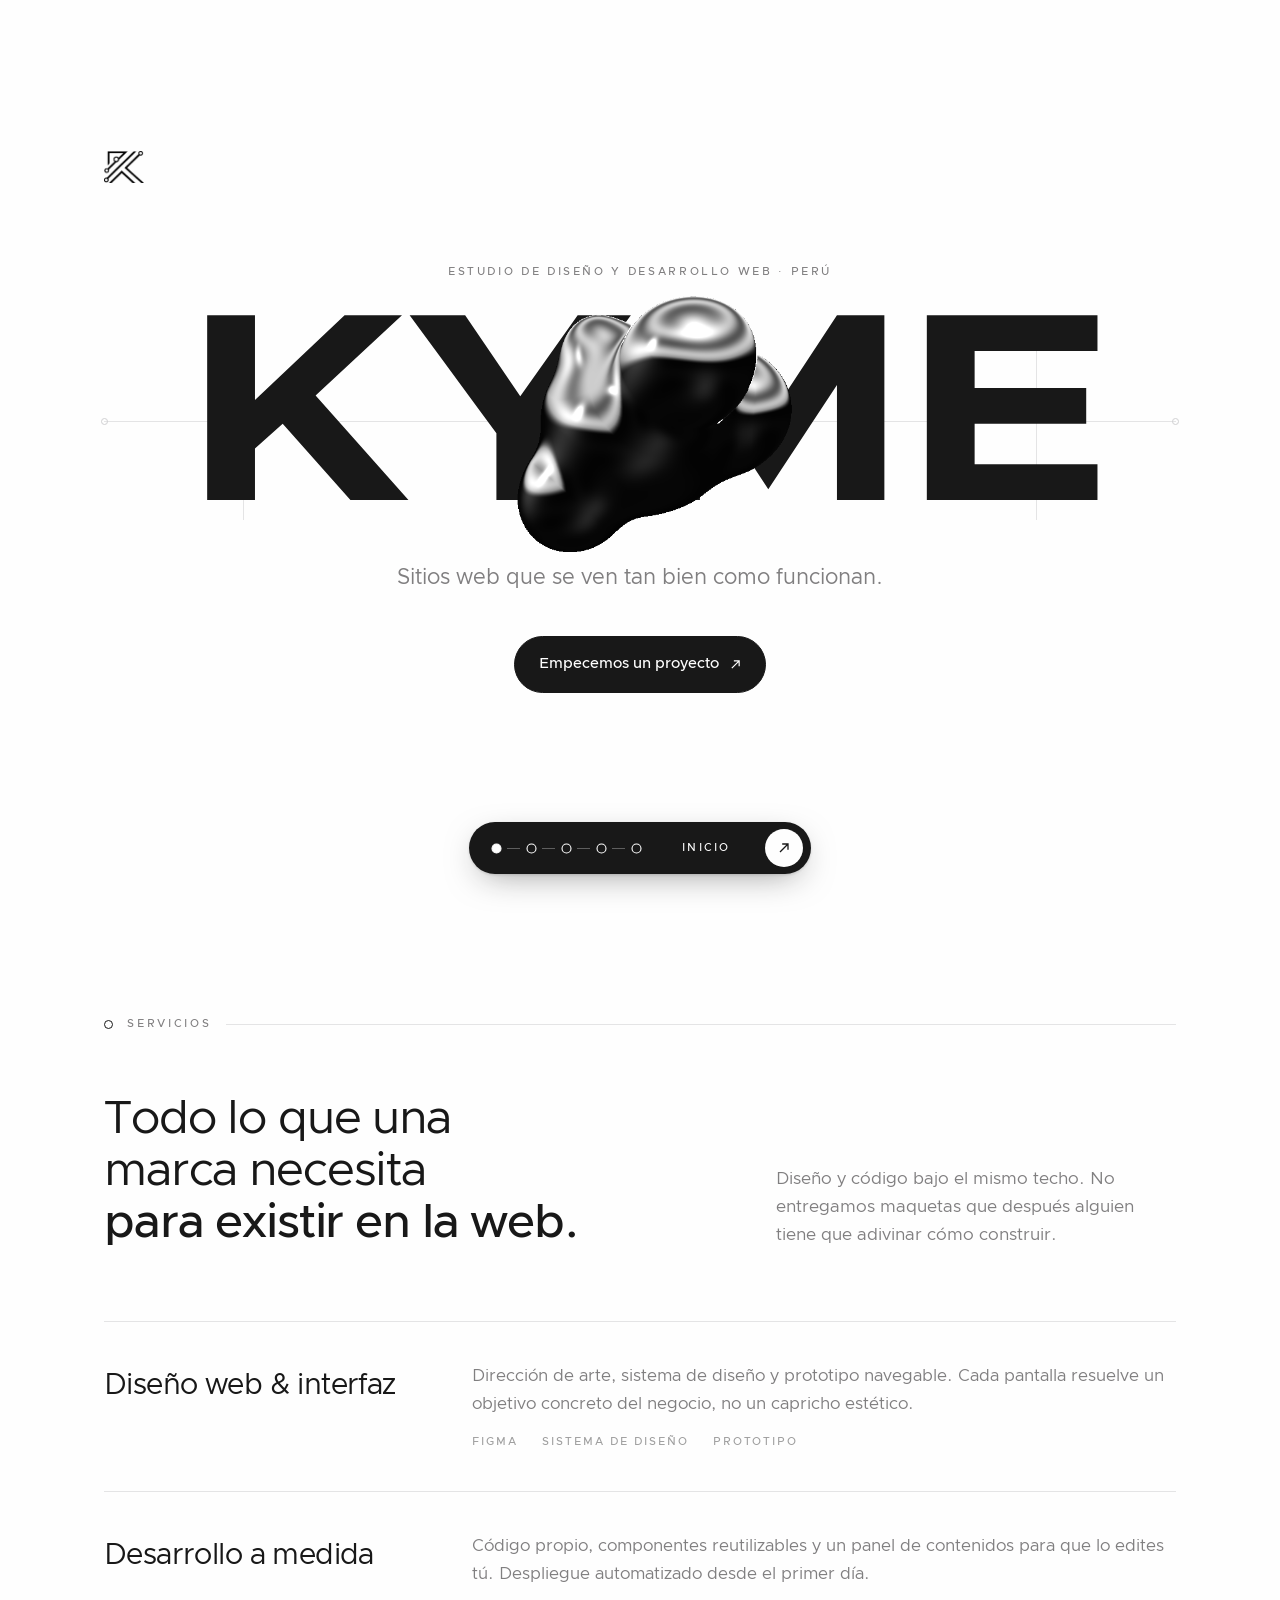
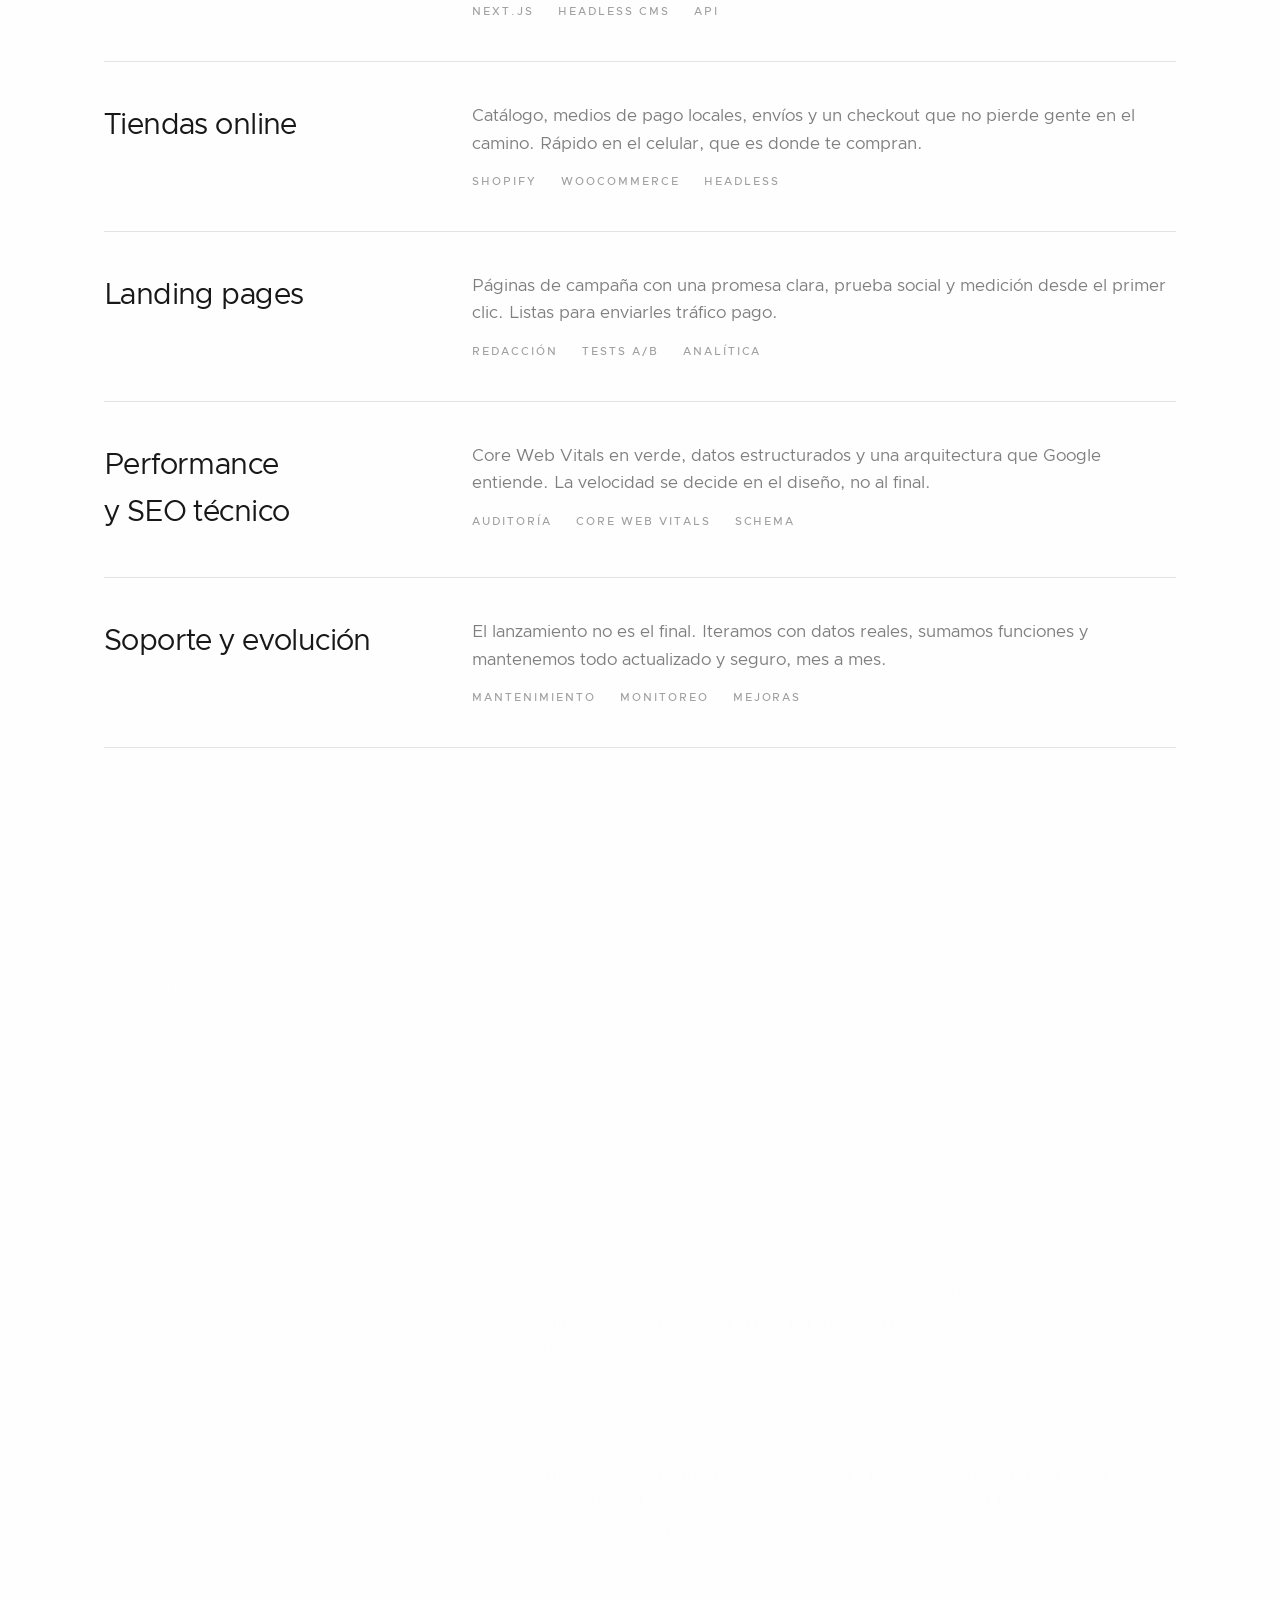
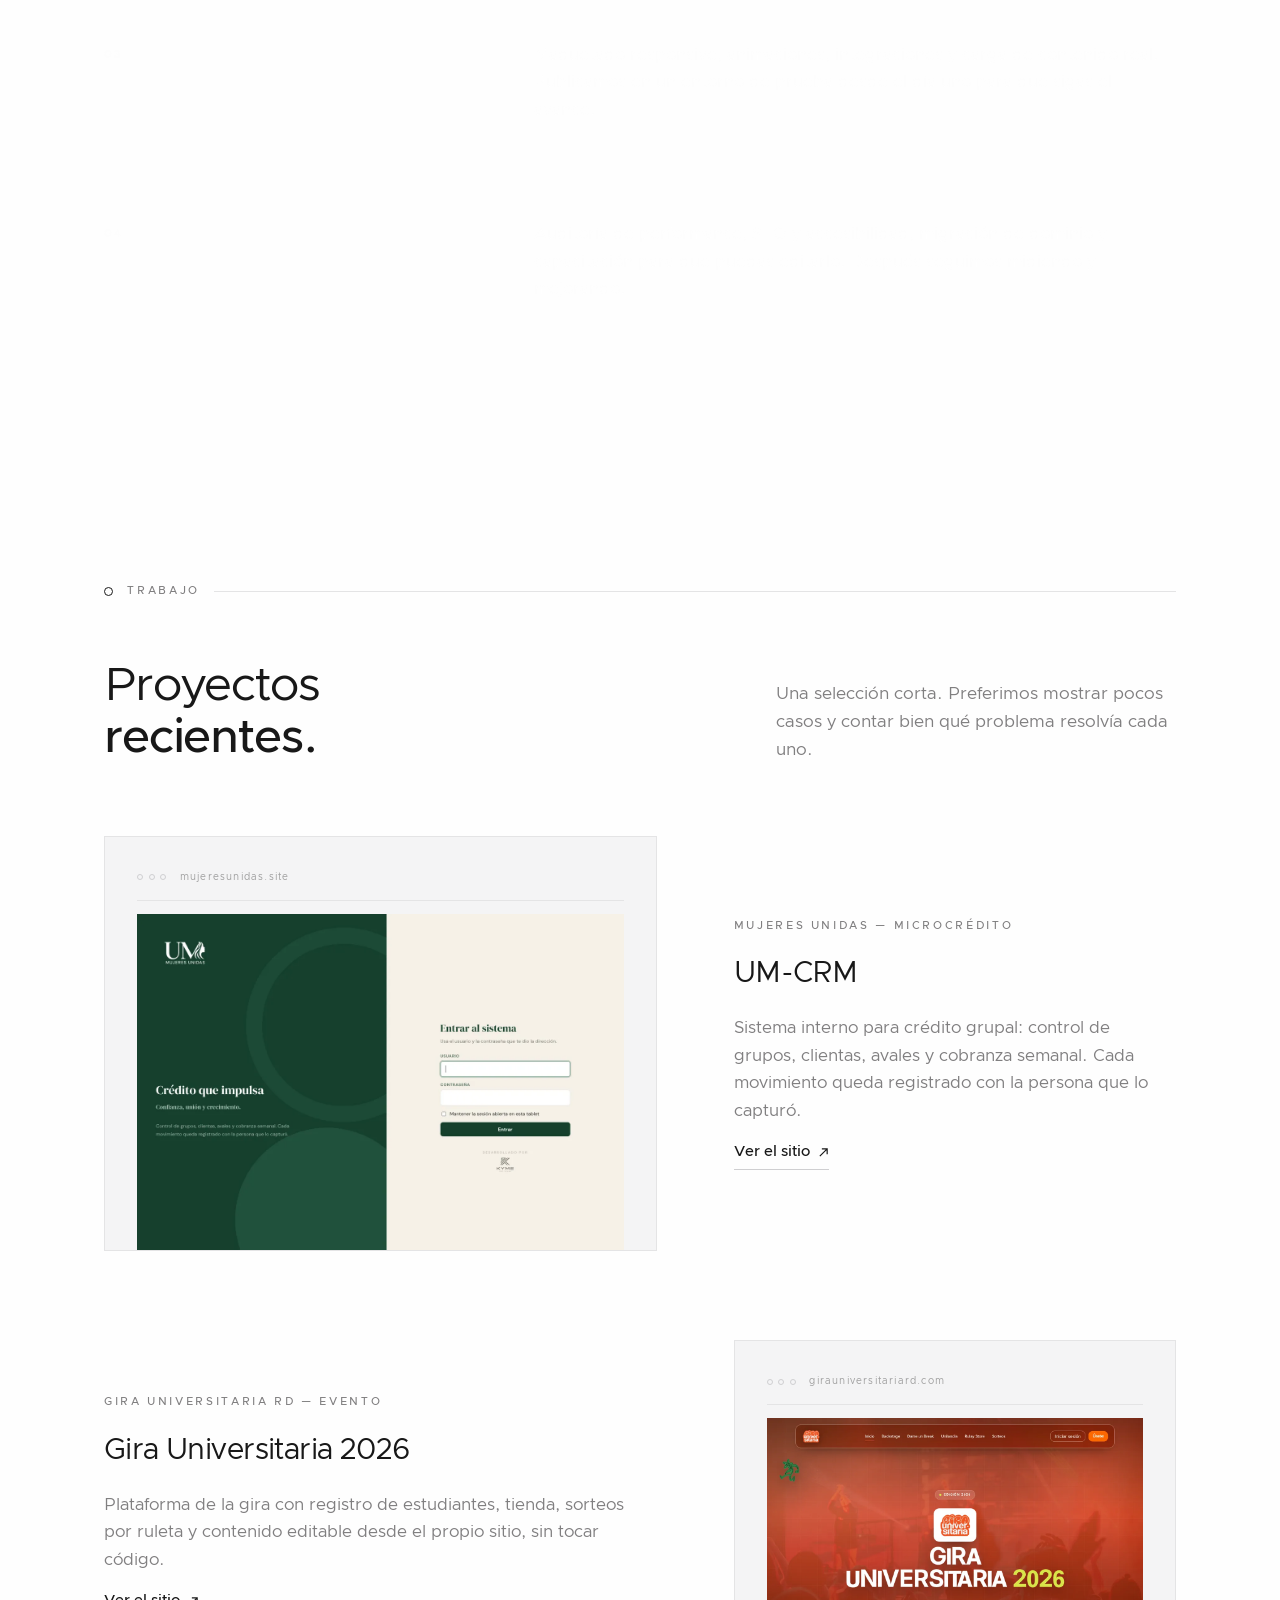
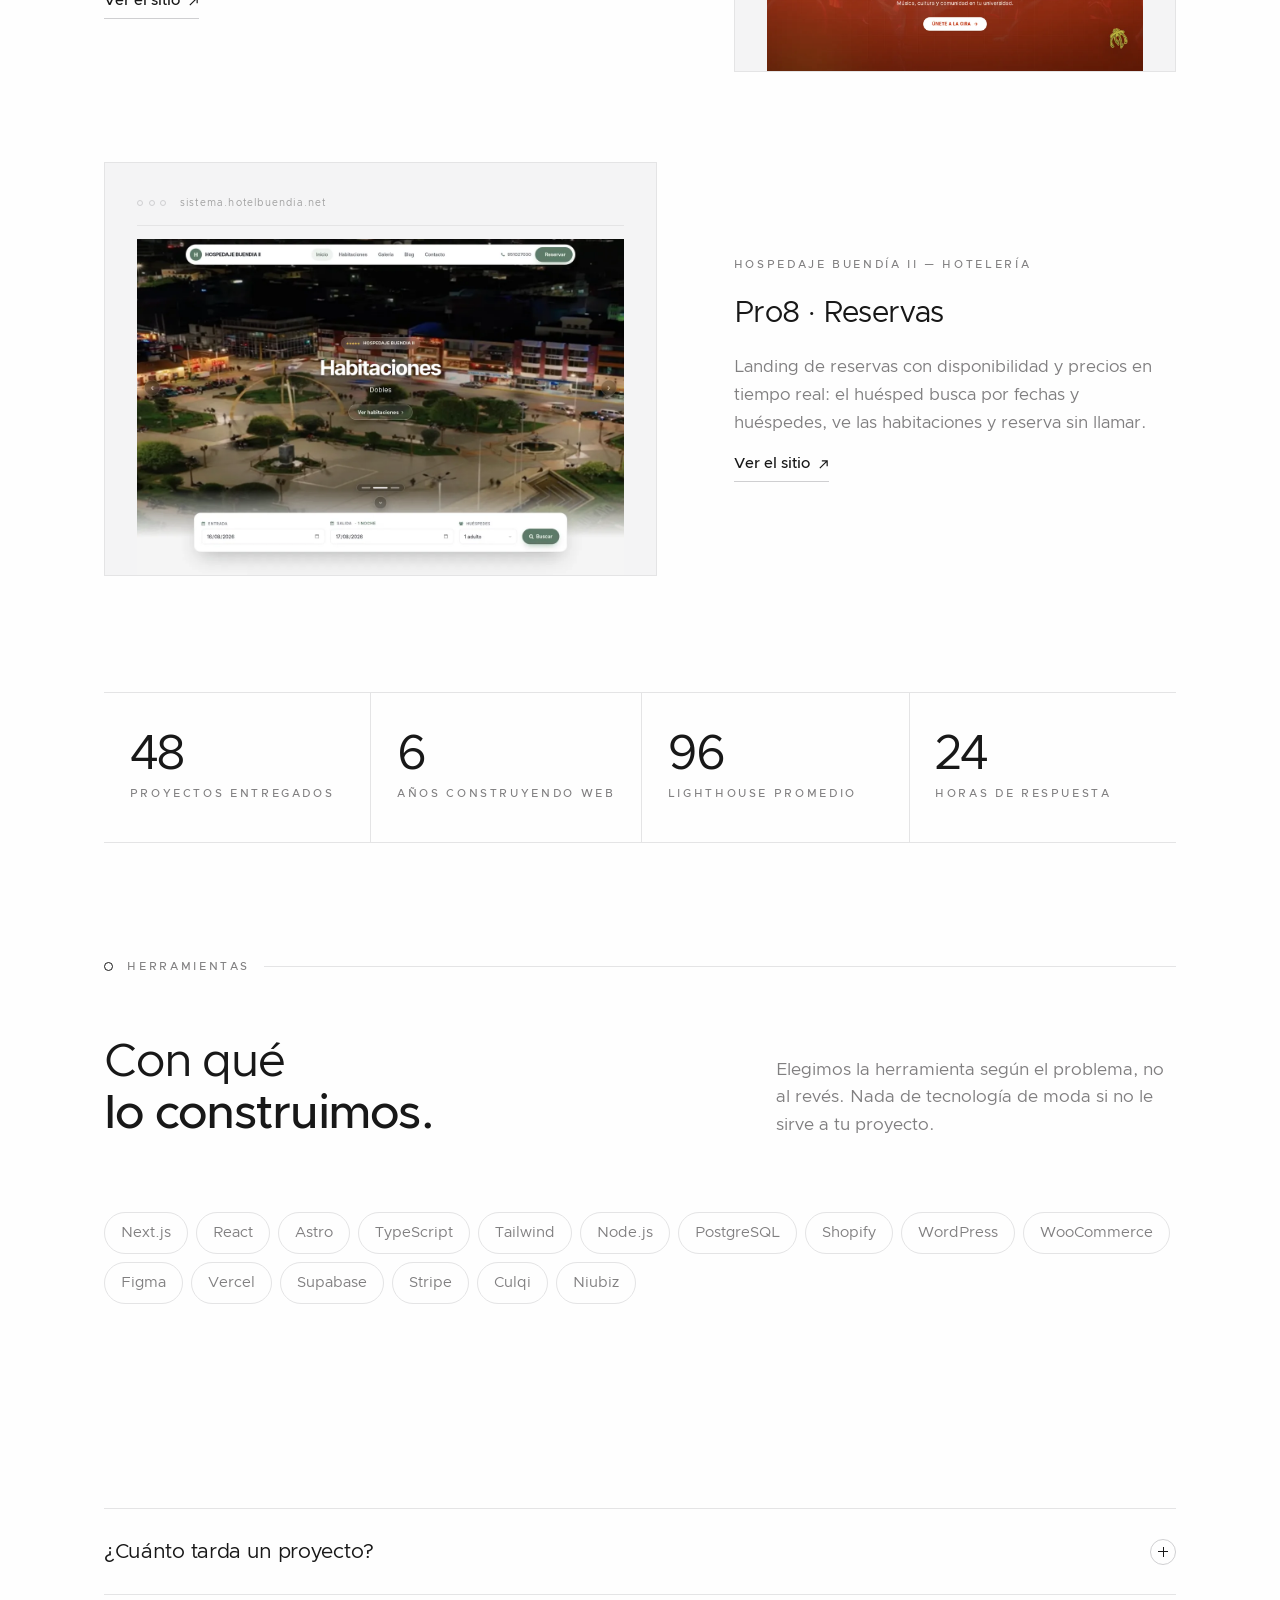
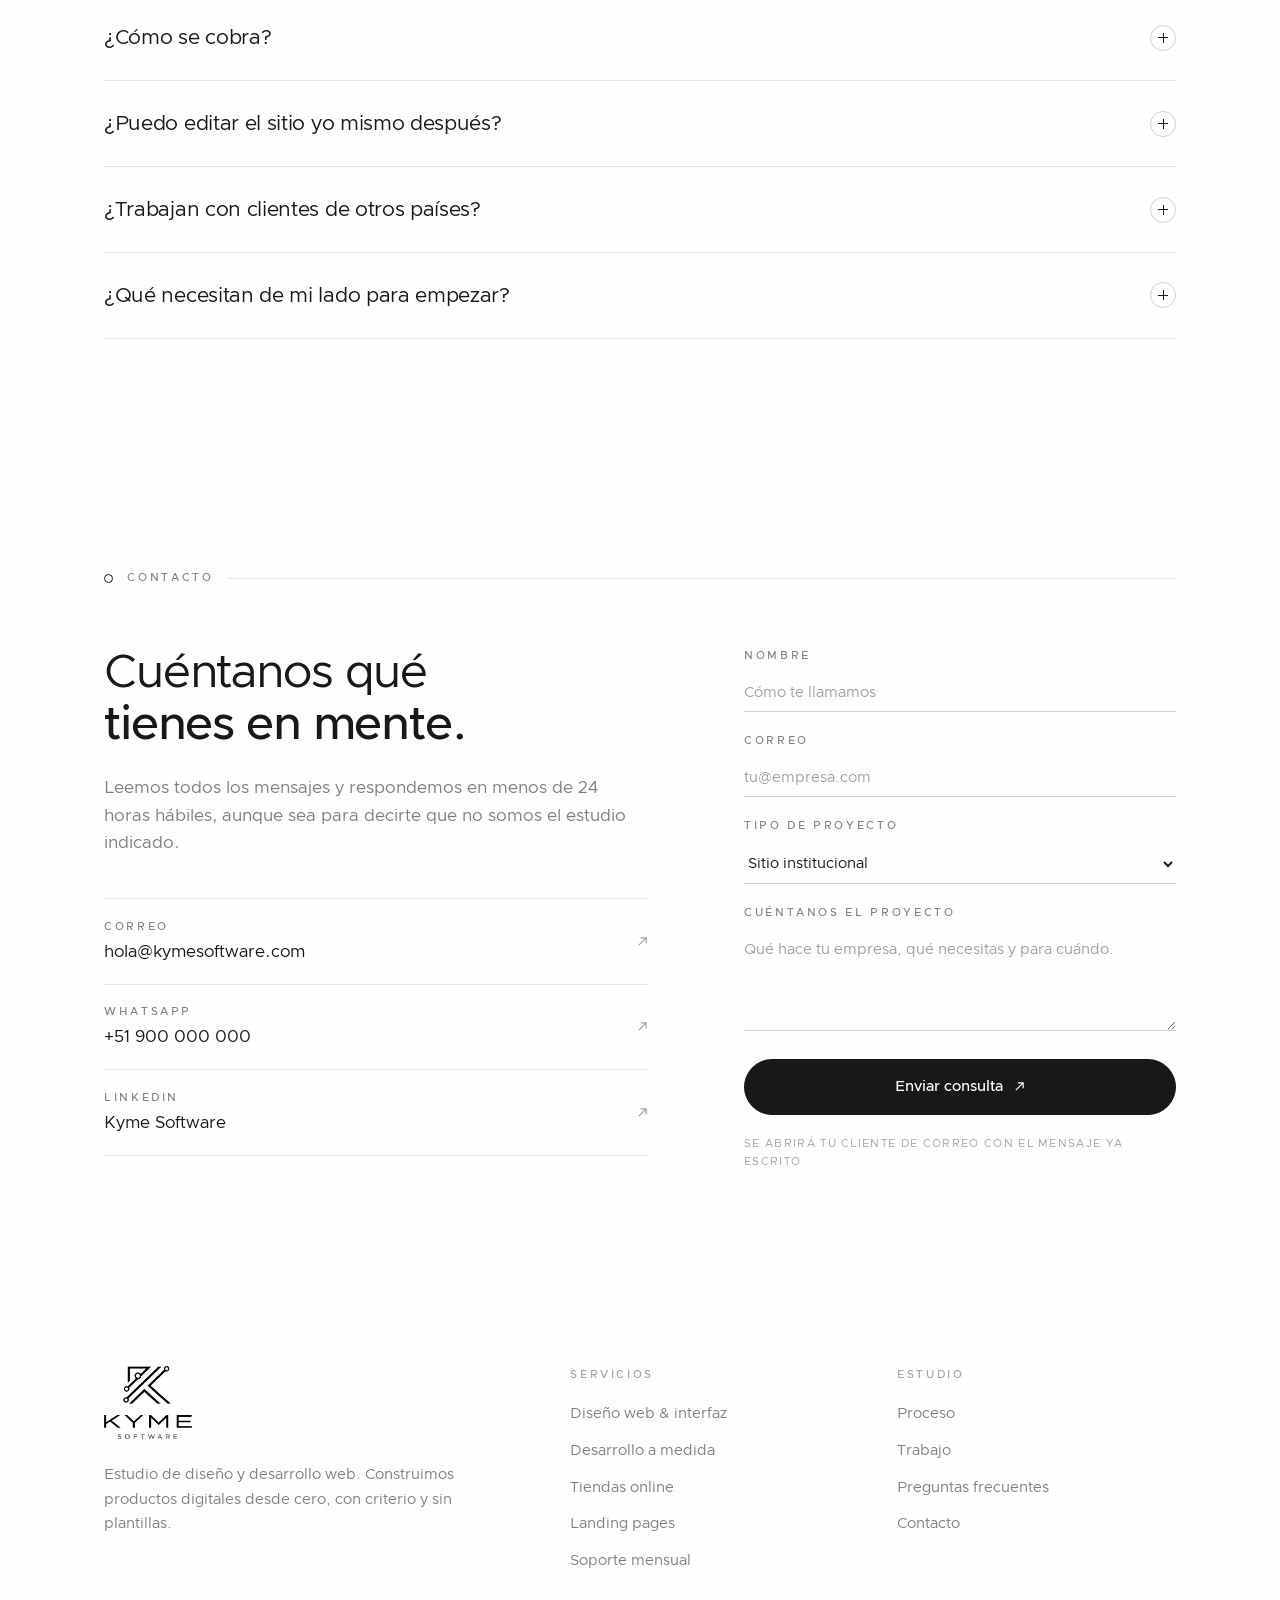
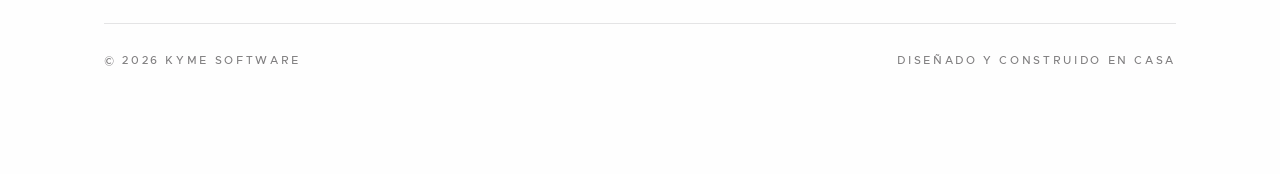
==== commit 11a2dd3c: "cambios en la wbe" ====
--- a/index.html
+++ b/index.html
@@ -631,6 +631,23 @@
   letter-spacing: .12em;
   color: var(--grey-2);
 }
+/* Variante con captura real del sitio */
+.shot--photo{ grid-template-rows: auto 1fr; align-content: stretch; }
+.shot--photo .chrome{ margin-bottom: 0; }
+.shot-img{
+  width: 100%; height: 100%;
+  display: block;
+  object-fit: cover;
+  object-position: top center;
+  background: var(--rule);
+  transition: transform .7s var(--ease);
+}
+.work:hover .shot-img{ transform: scale(1.02); }
+@media (prefers-reduced-motion: reduce){
+  .shot-img{ transition: none; }
+  .work:hover .shot-img{ transform: none; }
+}
+
 .skel{ display: grid; gap: .55rem; }
 .skel i{ display: block; height: 8px; background: var(--rule); border-radius: 1px; }
 .skel i.big{ height: 22px; width: 62%; background: var(--rule-2); }
@@ -1053,20 +1070,15 @@
       <div class="works">
 
         <article class="work reveal">
-          <div class="shot" aria-hidden="true">
-            <div class="chrome"><b></b><b></b><b></b><span>mujeresunidas.site</span></div>
-            <div class="skel">
-              <i style="width:34%"></i>
-              <div class="row"><i></i><i></i><i></i></div>
-              <i class="big" style="width:58%;margin-top:.4rem"></i>
-              <i style="width:46%"></i>
-              <i class="ink" style="width:34%"></i>
-            </div>
+          <div class="shot shot--photo">
+            <div class="chrome" aria-hidden="true"><b></b><b></b><b></b><span>mujeresunidas.site</span></div>
+            <img class="shot-img" src="work/um-crm.webp" width="1200" height="900" loading="lazy" decoding="async"
+                 alt="Pantalla de acceso del sistema UM-CRM de Mujeres Unidas.">
           </div>
           <div class="work-body">
-            <span class="label">Mujeres Unidas — CRM</span>
+            <span class="label">Mujeres Unidas — Microcrédito</span>
             <h3>UM-CRM</h3>
-            <p>Plataforma privada de gestión para la organización: acceso por usuario, seguimiento del trabajo del equipo y reportes en un solo lugar.</p>
+            <p>Sistema interno para crédito grupal: control de grupos, clientas, avales y cobranza semanal. Cada movimiento queda registrado con la persona que lo capturó.</p>
             <a class="work-link" href="https://mujeresunidas.site/" target="_blank" rel="noopener">
               Ver el sitio
               <svg viewBox="0 0 12 12" fill="none" aria-hidden="true"><path d="M2 10 L10 2 M4.2 2H10v5.8" stroke="currentColor" stroke-width="1.3"/></svg>
@@ -1075,18 +1087,15 @@
         </article>
 
         <article class="work reveal">
-          <div class="shot" aria-hidden="true">
-            <div class="chrome"><b></b><b></b><b></b><span>girauniversitariard.com</span></div>
-            <div class="skel">
-              <i class="big" style="width:74%"></i><i style="width:52%"></i>
-              <i class="ink"></i>
-              <div class="row"><i></i><i></i><i></i></div>
-            </div>
+          <div class="shot shot--photo">
+            <div class="chrome" aria-hidden="true"><b></b><b></b><b></b><span>girauniversitariard.com</span></div>
+            <img class="shot-img" src="work/gira.webp" width="1200" height="900" loading="lazy" decoding="async"
+                 alt="Portada del sitio de Gira Universitaria 2026.">
           </div>
           <div class="work-body">
             <span class="label">Gira Universitaria RD — Evento</span>
-            <h3>Punto de Partida</h3>
-            <p>Sitio de la gira con dinámicas interactivas para el público y edición de textos e imágenes desde el propio sitio, sin tocar código.</p>
+            <h3>Gira Universitaria 2026</h3>
+            <p>Plataforma de la gira con registro de estudiantes, tienda, sorteos por ruleta y contenido editable desde el propio sitio, sin tocar código.</p>
             <a class="work-link" href="https://girauniversitariard.com/" target="_blank" rel="noopener">
               Ver el sitio
               <svg viewBox="0 0 12 12" fill="none" aria-hidden="true"><path d="M2 10 L10 2 M4.2 2H10v5.8" stroke="currentColor" stroke-width="1.3"/></svg>
@@ -1095,18 +1104,15 @@
         </article>
 
         <article class="work reveal">
-          <div class="shot" aria-hidden="true">
-            <div class="chrome"><b></b><b></b><b></b><span>sistema.hotelbuendia.net</span></div>
-            <div class="skel">
-              <i class="big"></i><i style="width:48%"></i>
-              <div class="row"><i></i><i></i><i></i></div>
-              <i class="ink" style="width:42%;margin-top:.4rem"></i>
-            </div>
+          <div class="shot shot--photo">
+            <div class="chrome" aria-hidden="true"><b></b><b></b><b></b><span>sistema.hotelbuendia.net</span></div>
+            <img class="shot-img" src="work/buendia.webp" width="1200" height="900" loading="lazy" decoding="async"
+                 alt="Portada de reservas de Hospedaje Buendía II con buscador de fechas.">
           </div>
           <div class="work-body">
             <span class="label">Hospedaje Buendía II — Hotelería</span>
             <h3>Pro8 · Reservas</h3>
-            <p>Landing de reservas con disponibilidad y precios en tiempo real: el huésped elige fechas y habitación y reserva online, sin llamadas.</p>
+            <p>Landing de reservas con disponibilidad y precios en tiempo real: el huésped busca por fechas y huéspedes, ve las habitaciones y reserva sin llamar.</p>
             <a class="work-link" href="https://sistema.hotelbuendia.net/" target="_blank" rel="noopener">
               Ver el sitio
               <svg viewBox="0 0 12 12" fill="none" aria-hidden="true"><path d="M2 10 L10 2 M4.2 2H10v5.8" stroke="currentColor" stroke-width="1.3"/></svg>
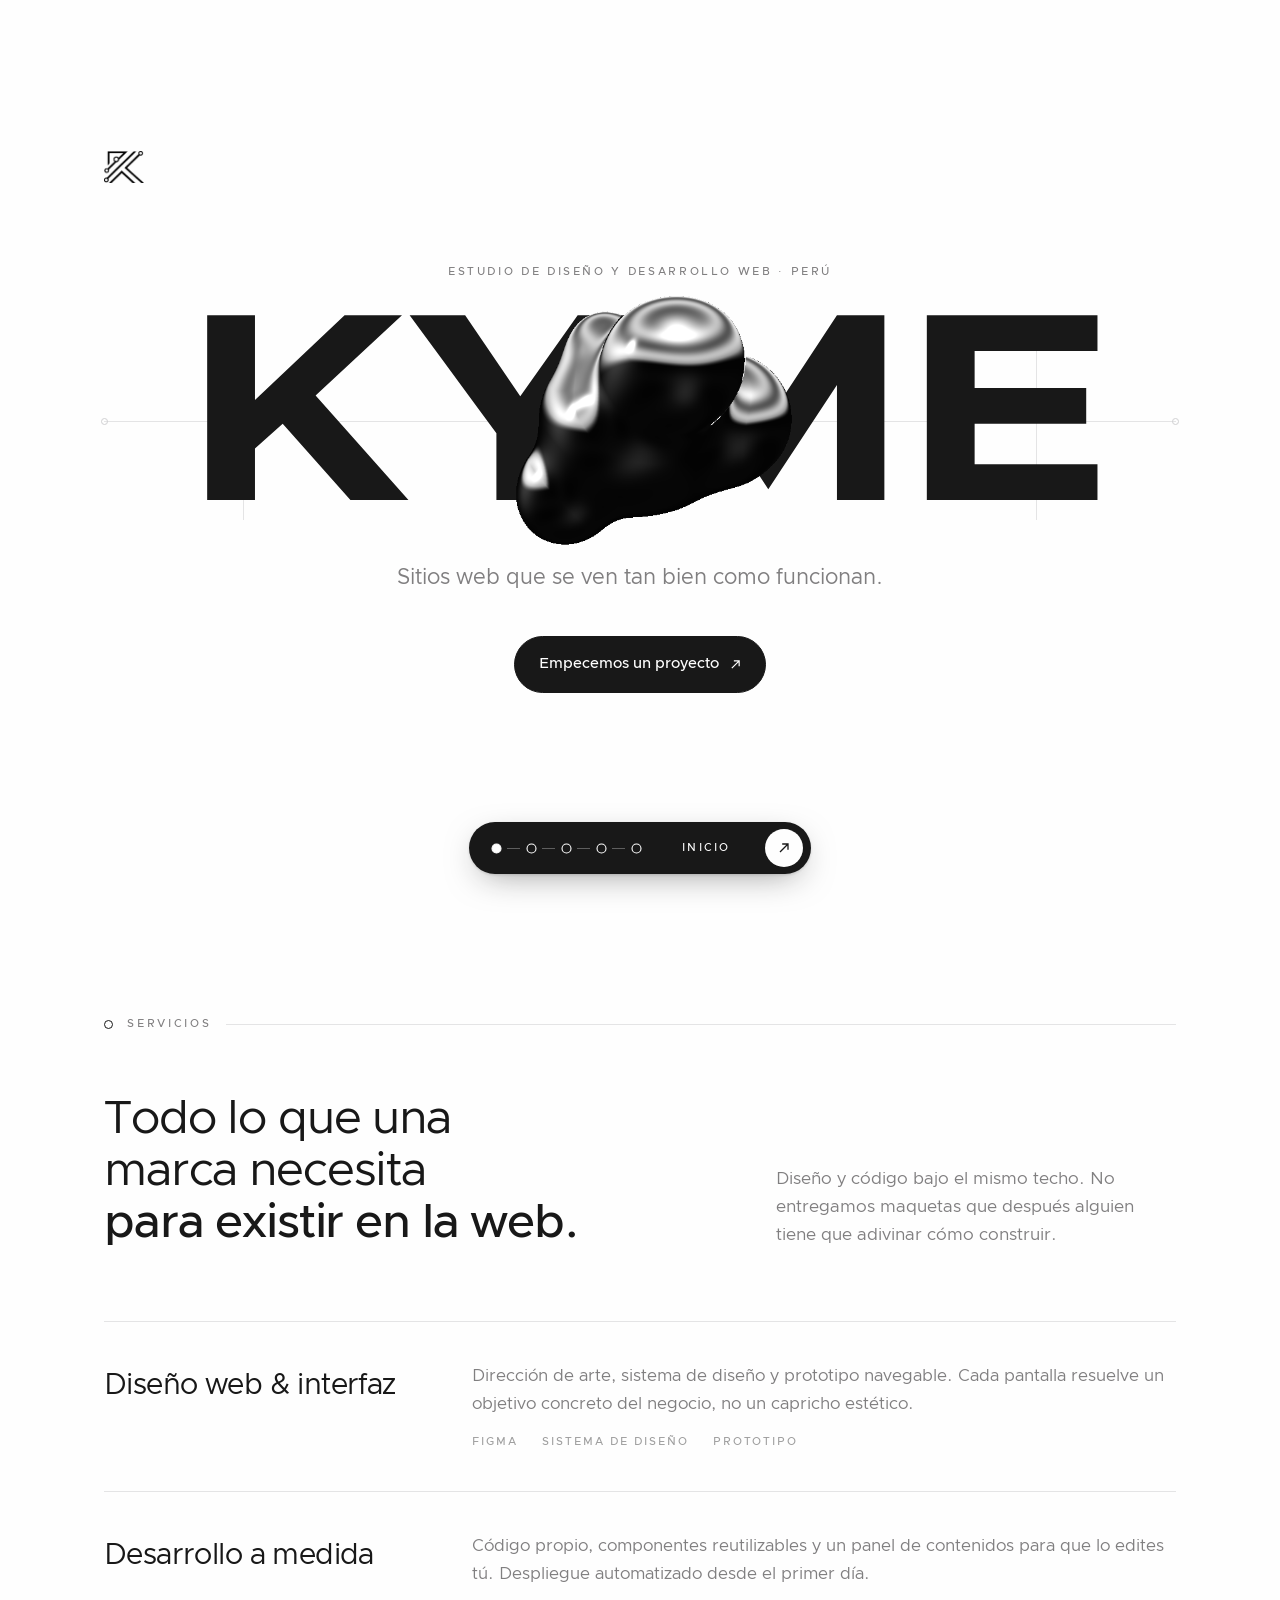
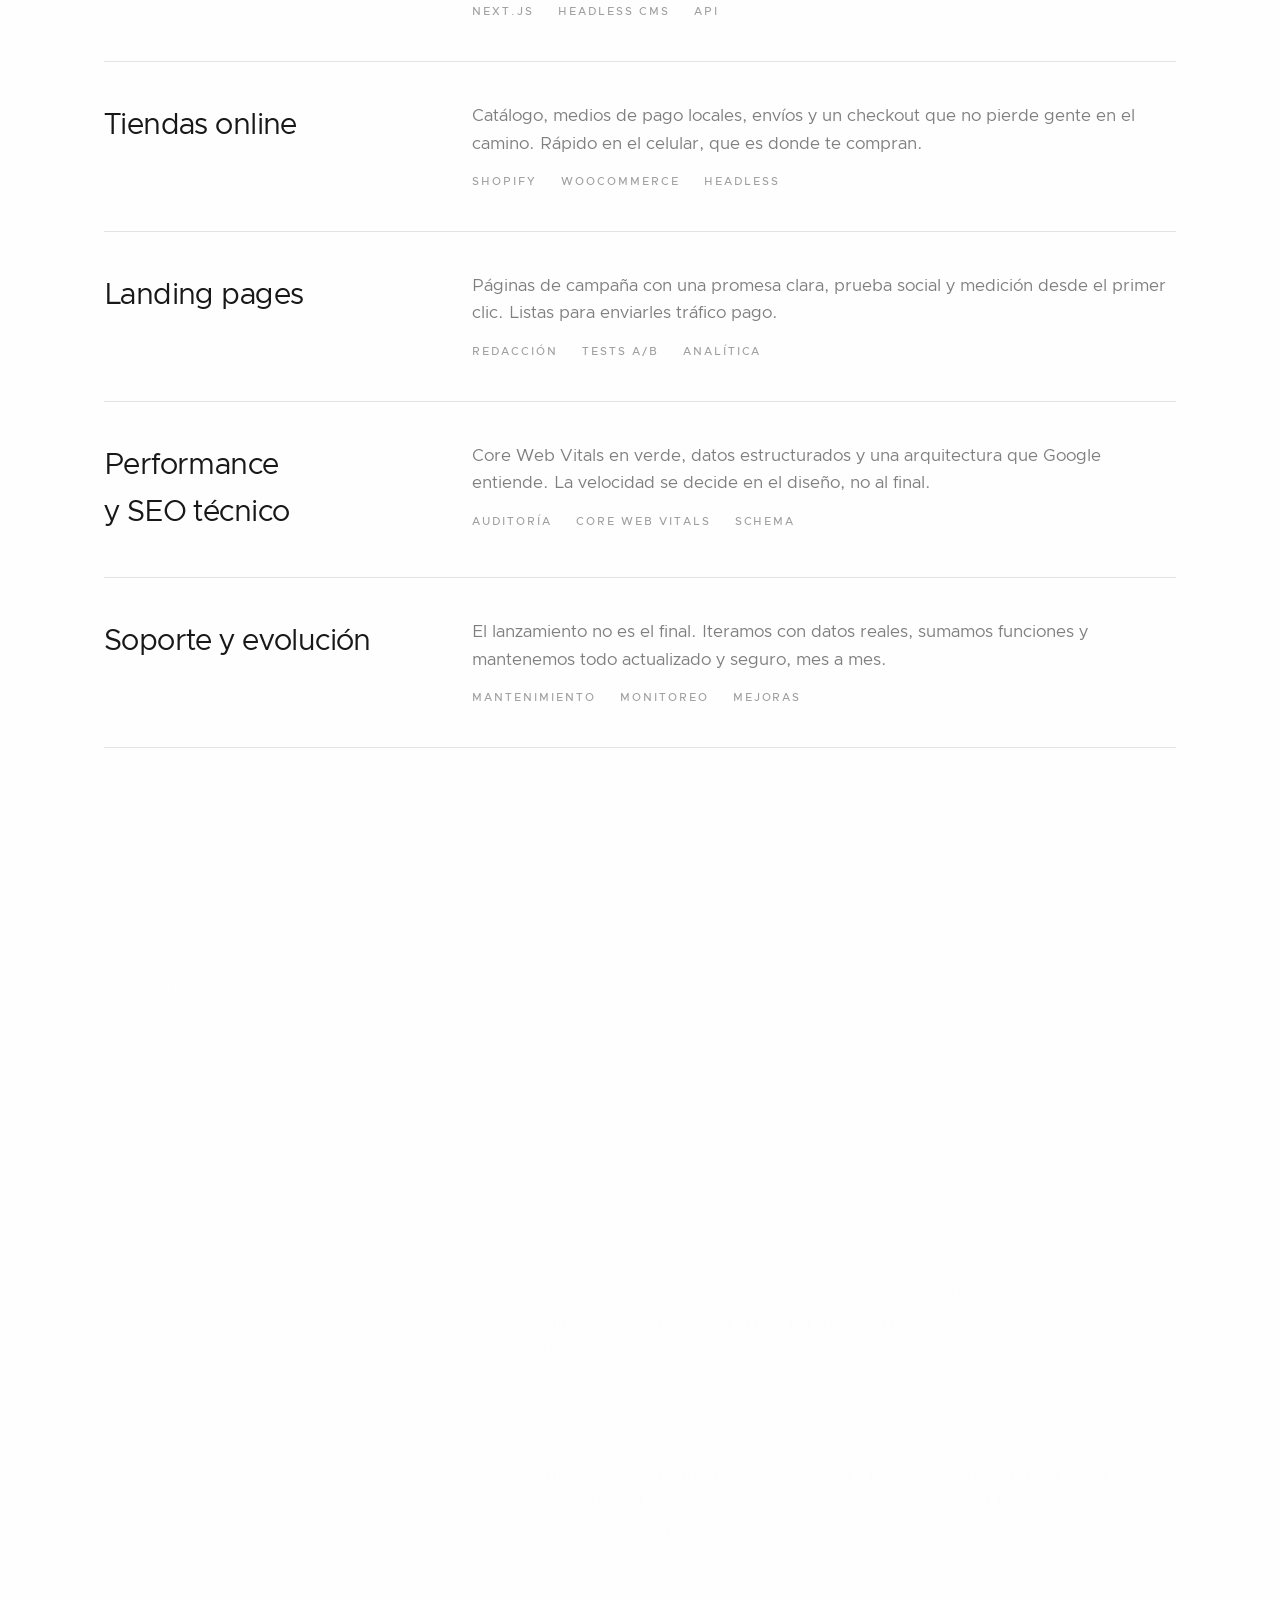
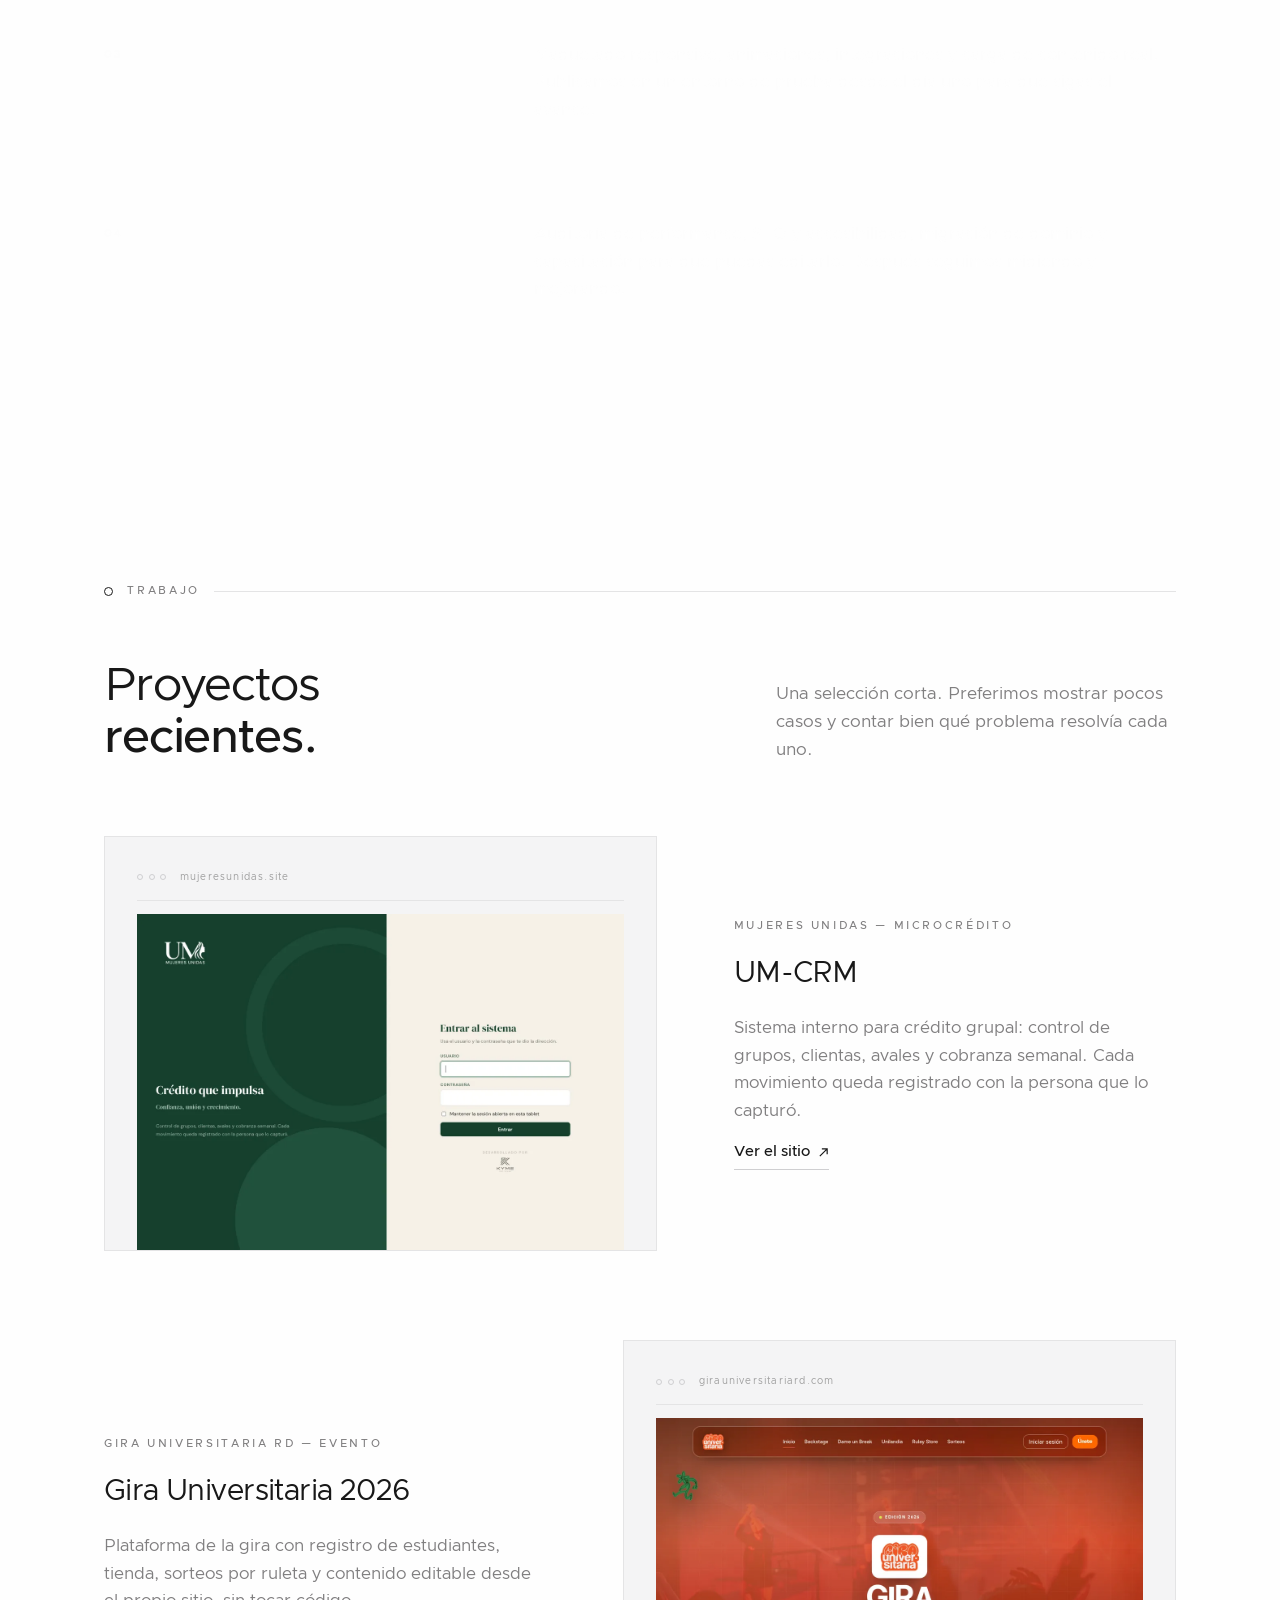
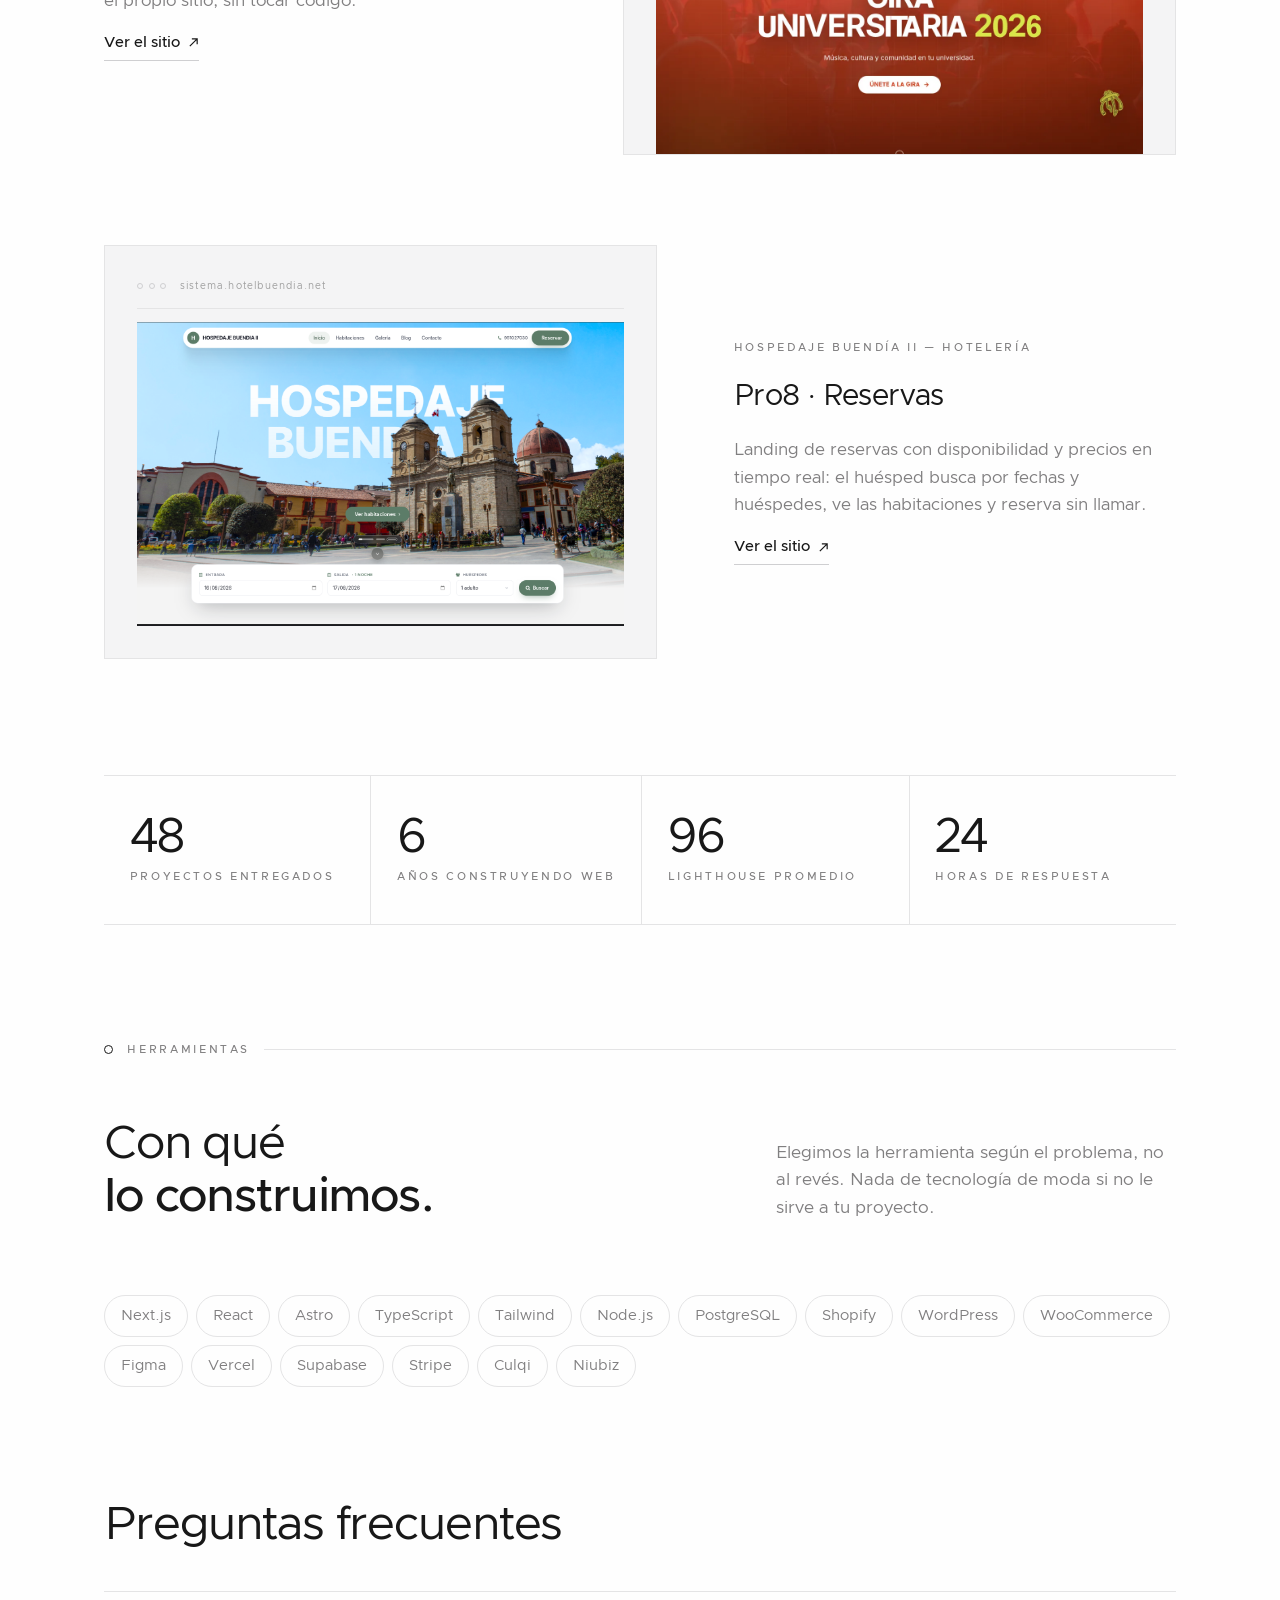
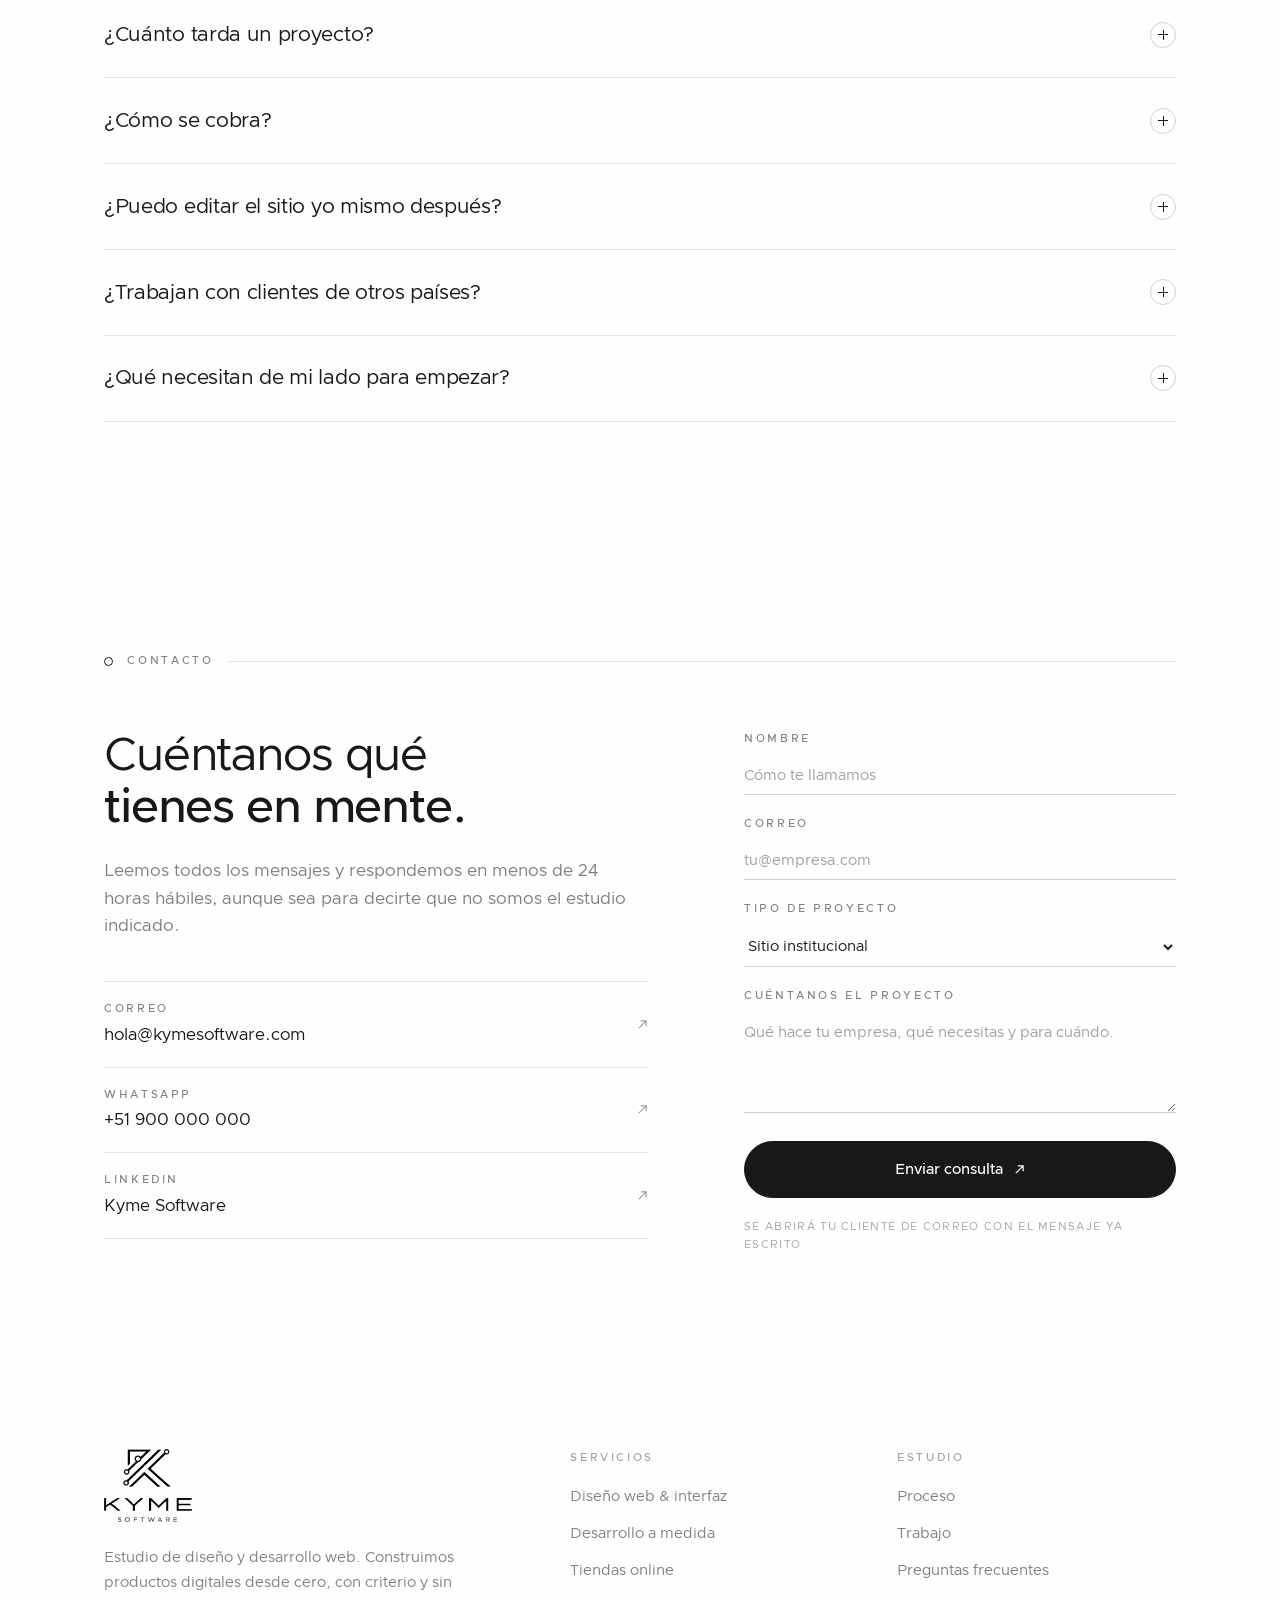
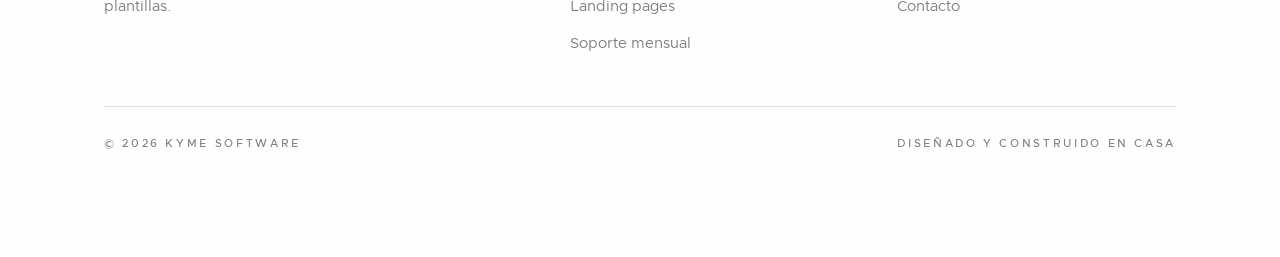
==== commit 25c83516: "cambios" ====
--- a/index.html
+++ b/index.html
@@ -600,6 +600,9 @@
 }
 @media (min-width: 900px){
   .work{ grid-template-columns: minmax(0,1.25fr) minmax(0,1fr); gap: clamp(3rem, 6vw, 5rem); }
+  /* En las pares la captura pasa a la derecha, pero conserva la columna ancha
+     para que todas las capturas midan igual. */
+  .work:nth-child(even){ grid-template-columns: minmax(0,1fr) minmax(0,1.25fr); }
   .work:nth-child(even) .shot{ order: 2; }
 }
 .shot{
@@ -1106,7 +1109,7 @@
         <article class="work reveal">
           <div class="shot shot--photo">
             <div class="chrome" aria-hidden="true"><b></b><b></b><b></b><span>sistema.hotelbuendia.net</span></div>
-            <img class="shot-img" src="work/buendia.webp" width="1200" height="900" loading="lazy" decoding="async"
+            <img class="shot-img" src="work/buendia.png" width="1200" height="900" loading="lazy" decoding="async"
                  alt="Portada de reservas de Hospedaje Buendía II con buscador de fechas.">
           </div>
           <div class="work-body">
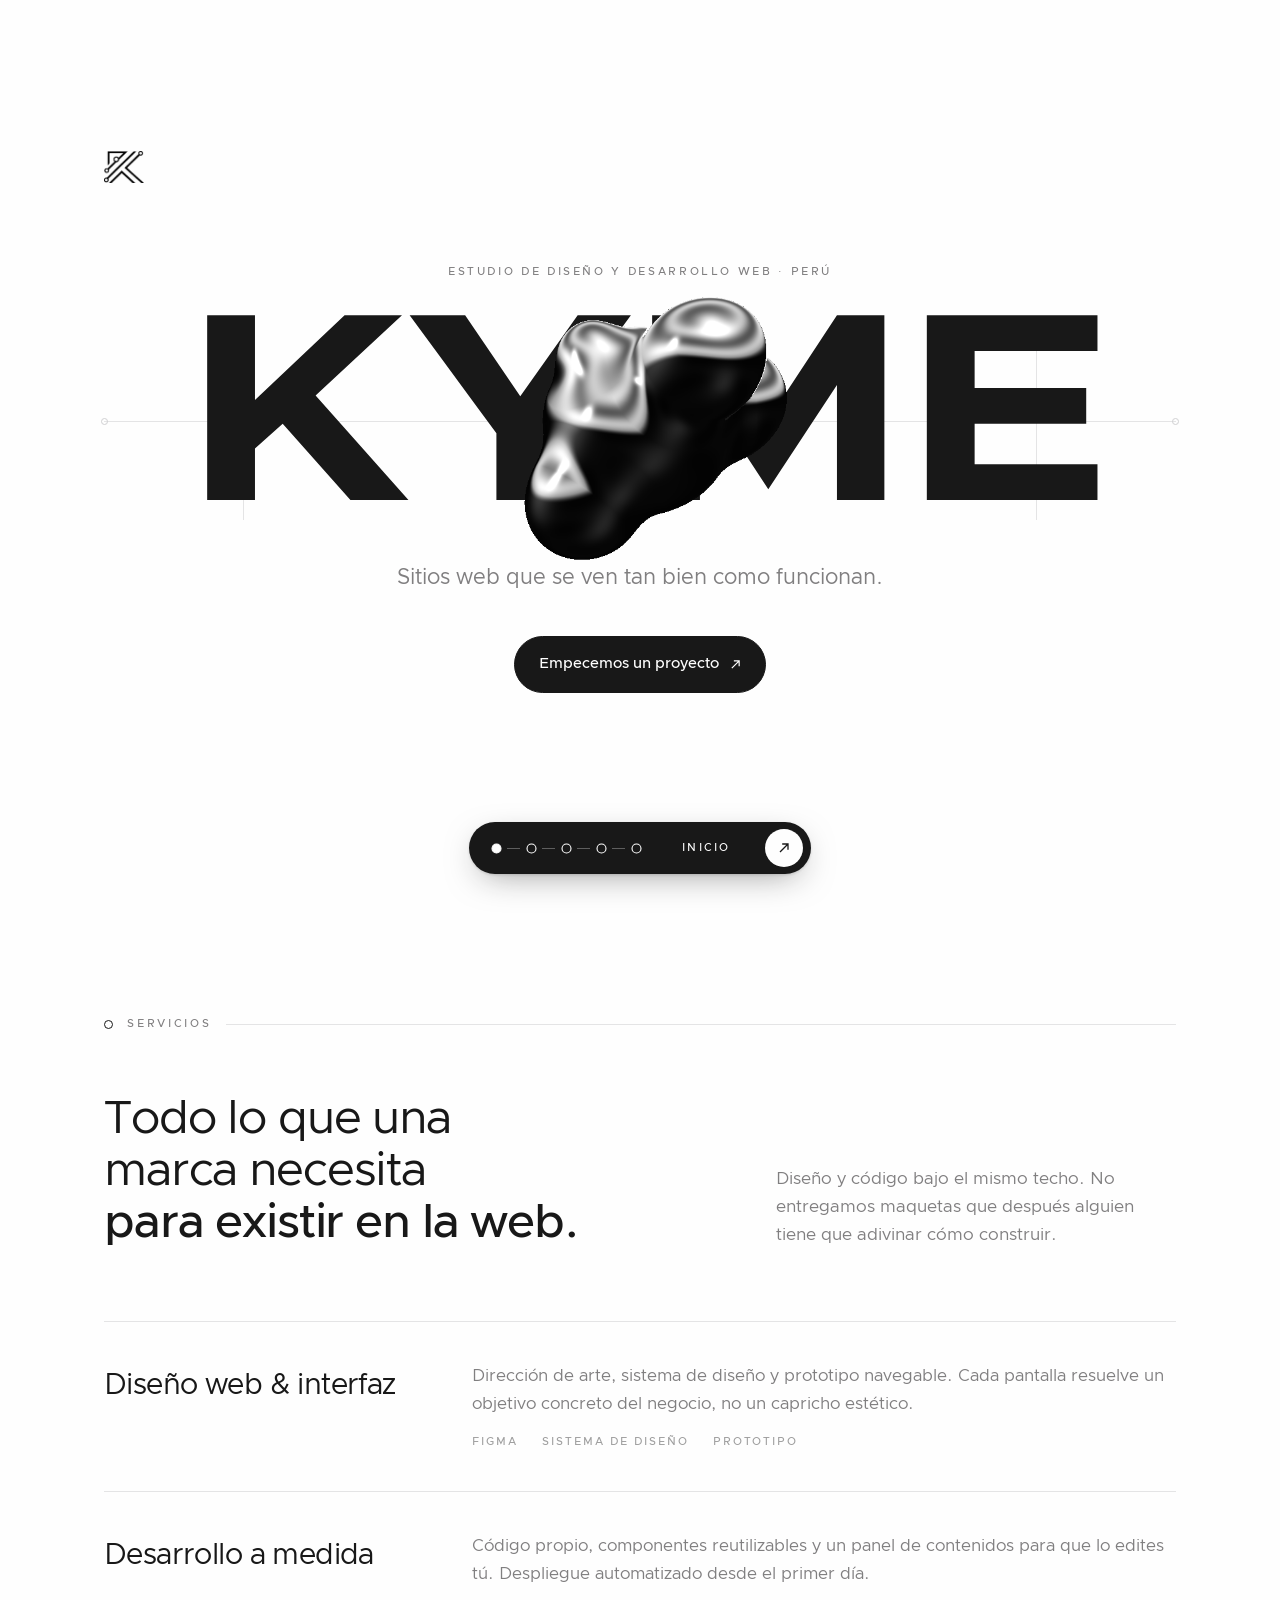
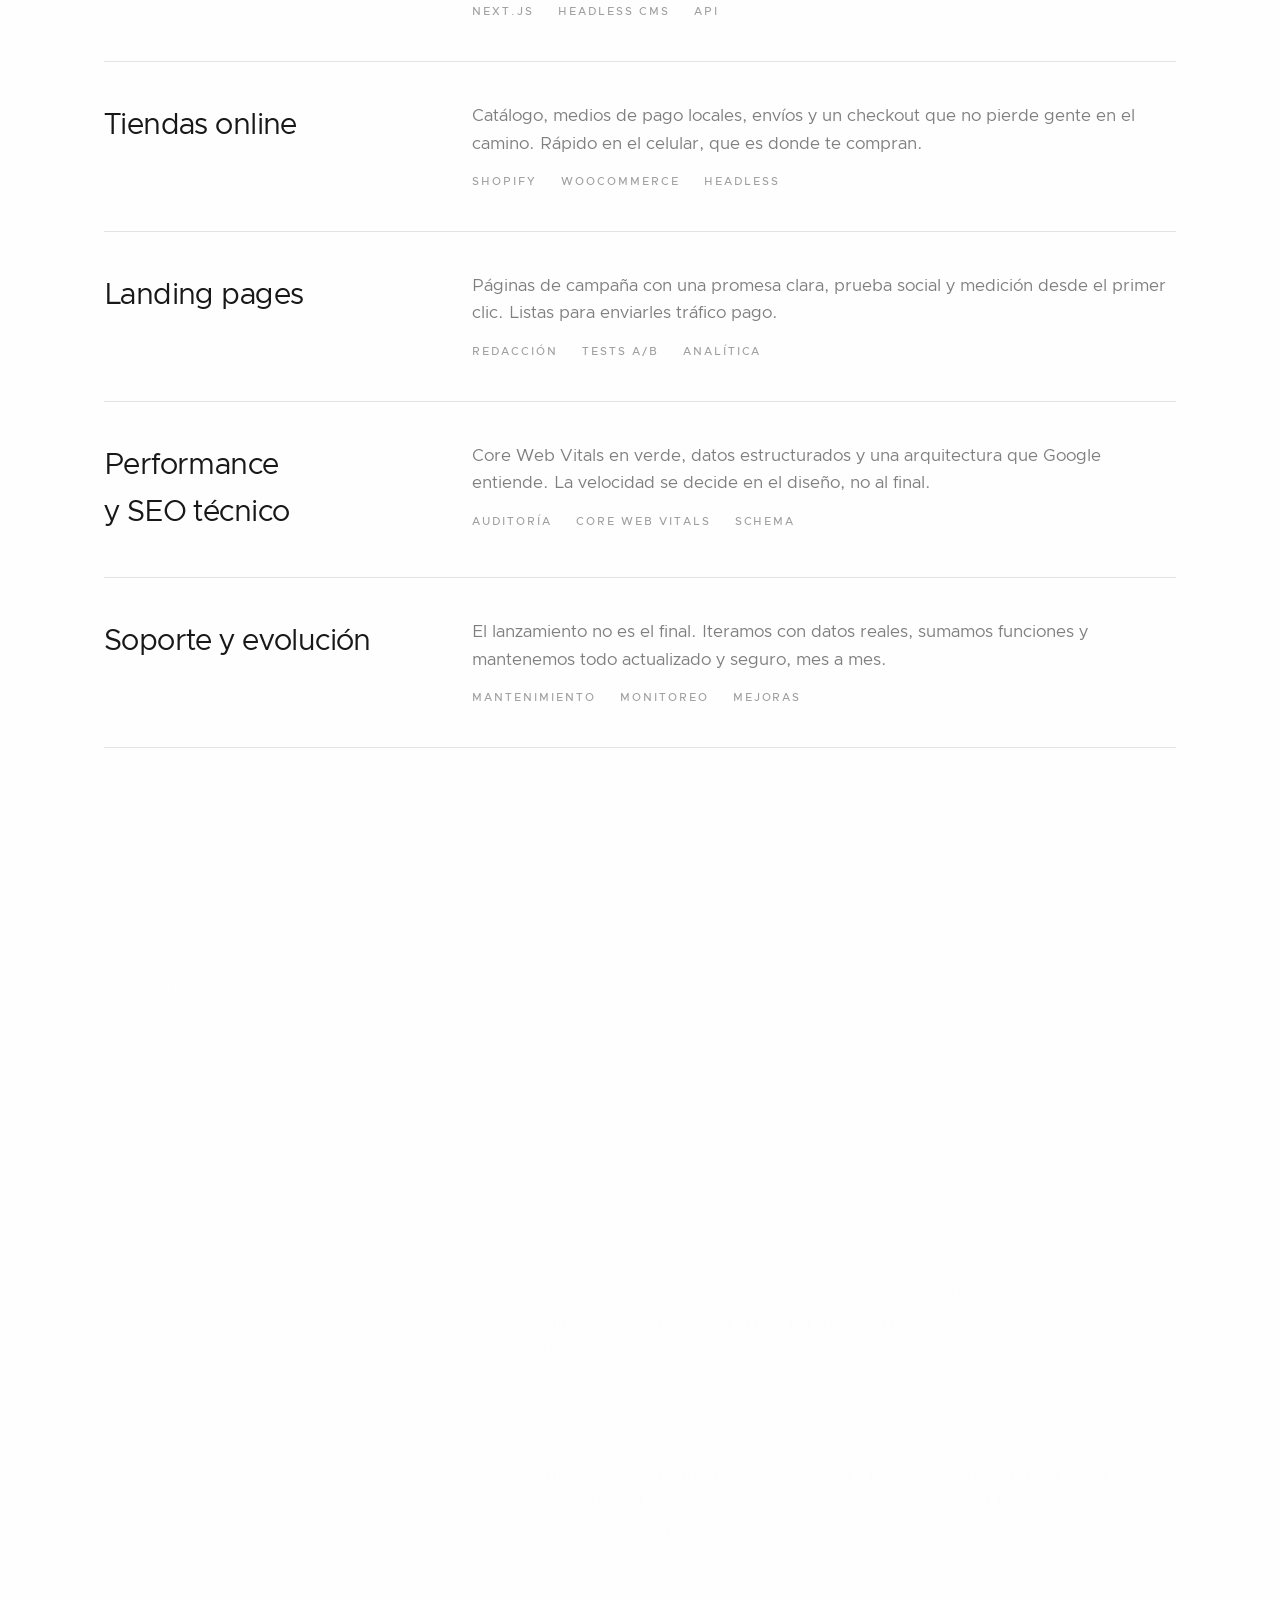
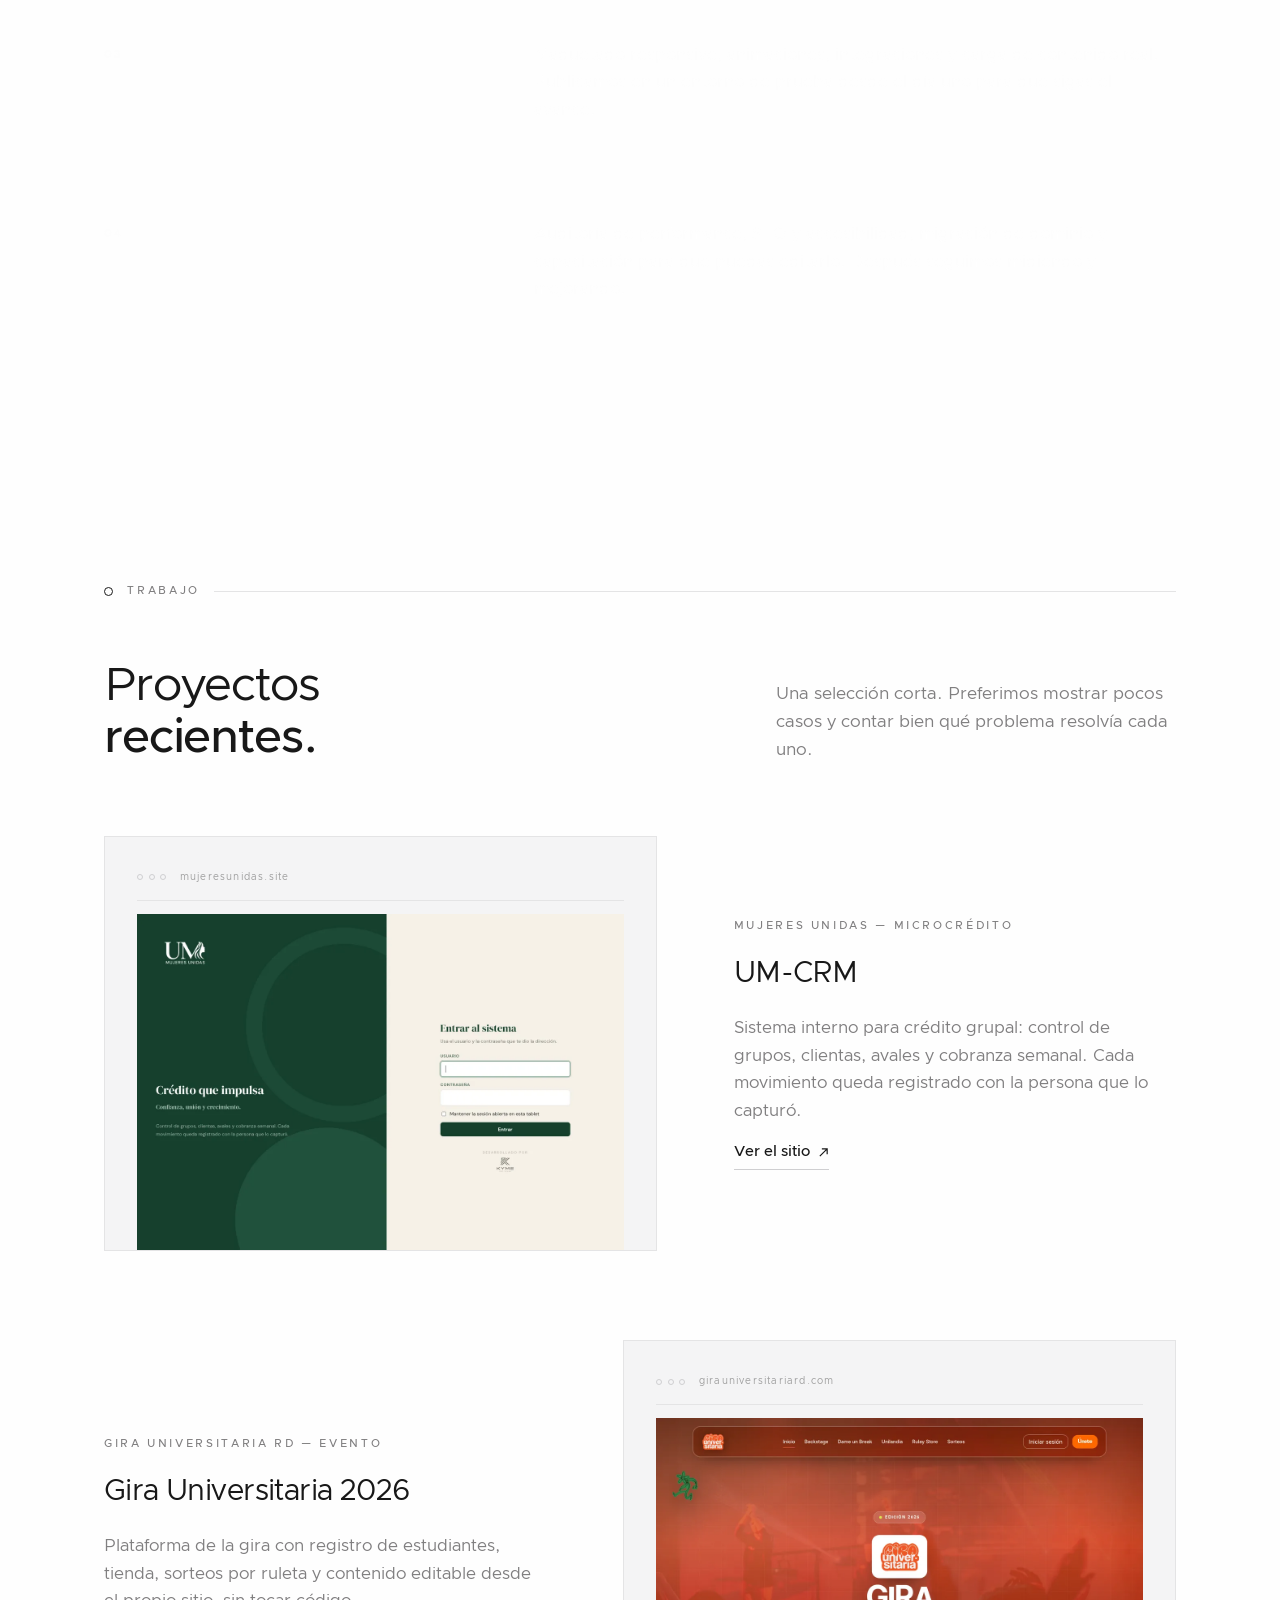
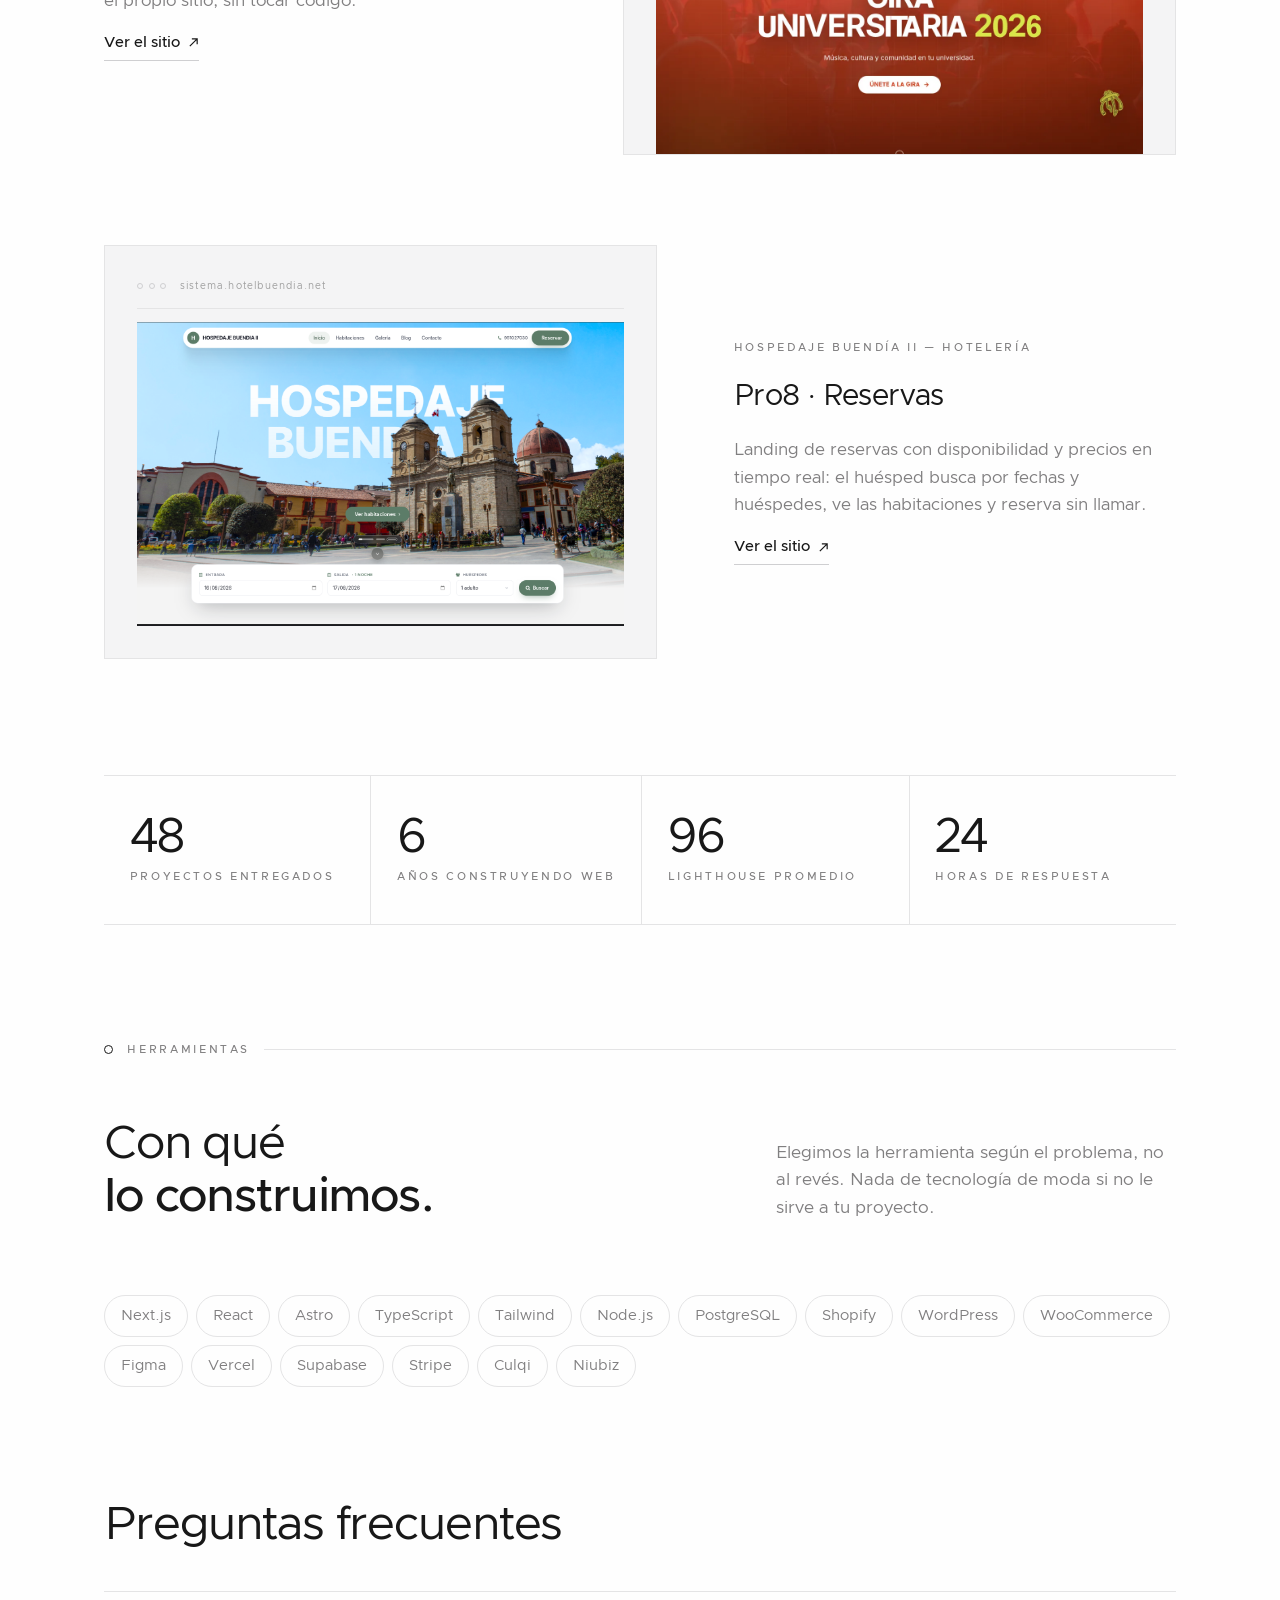
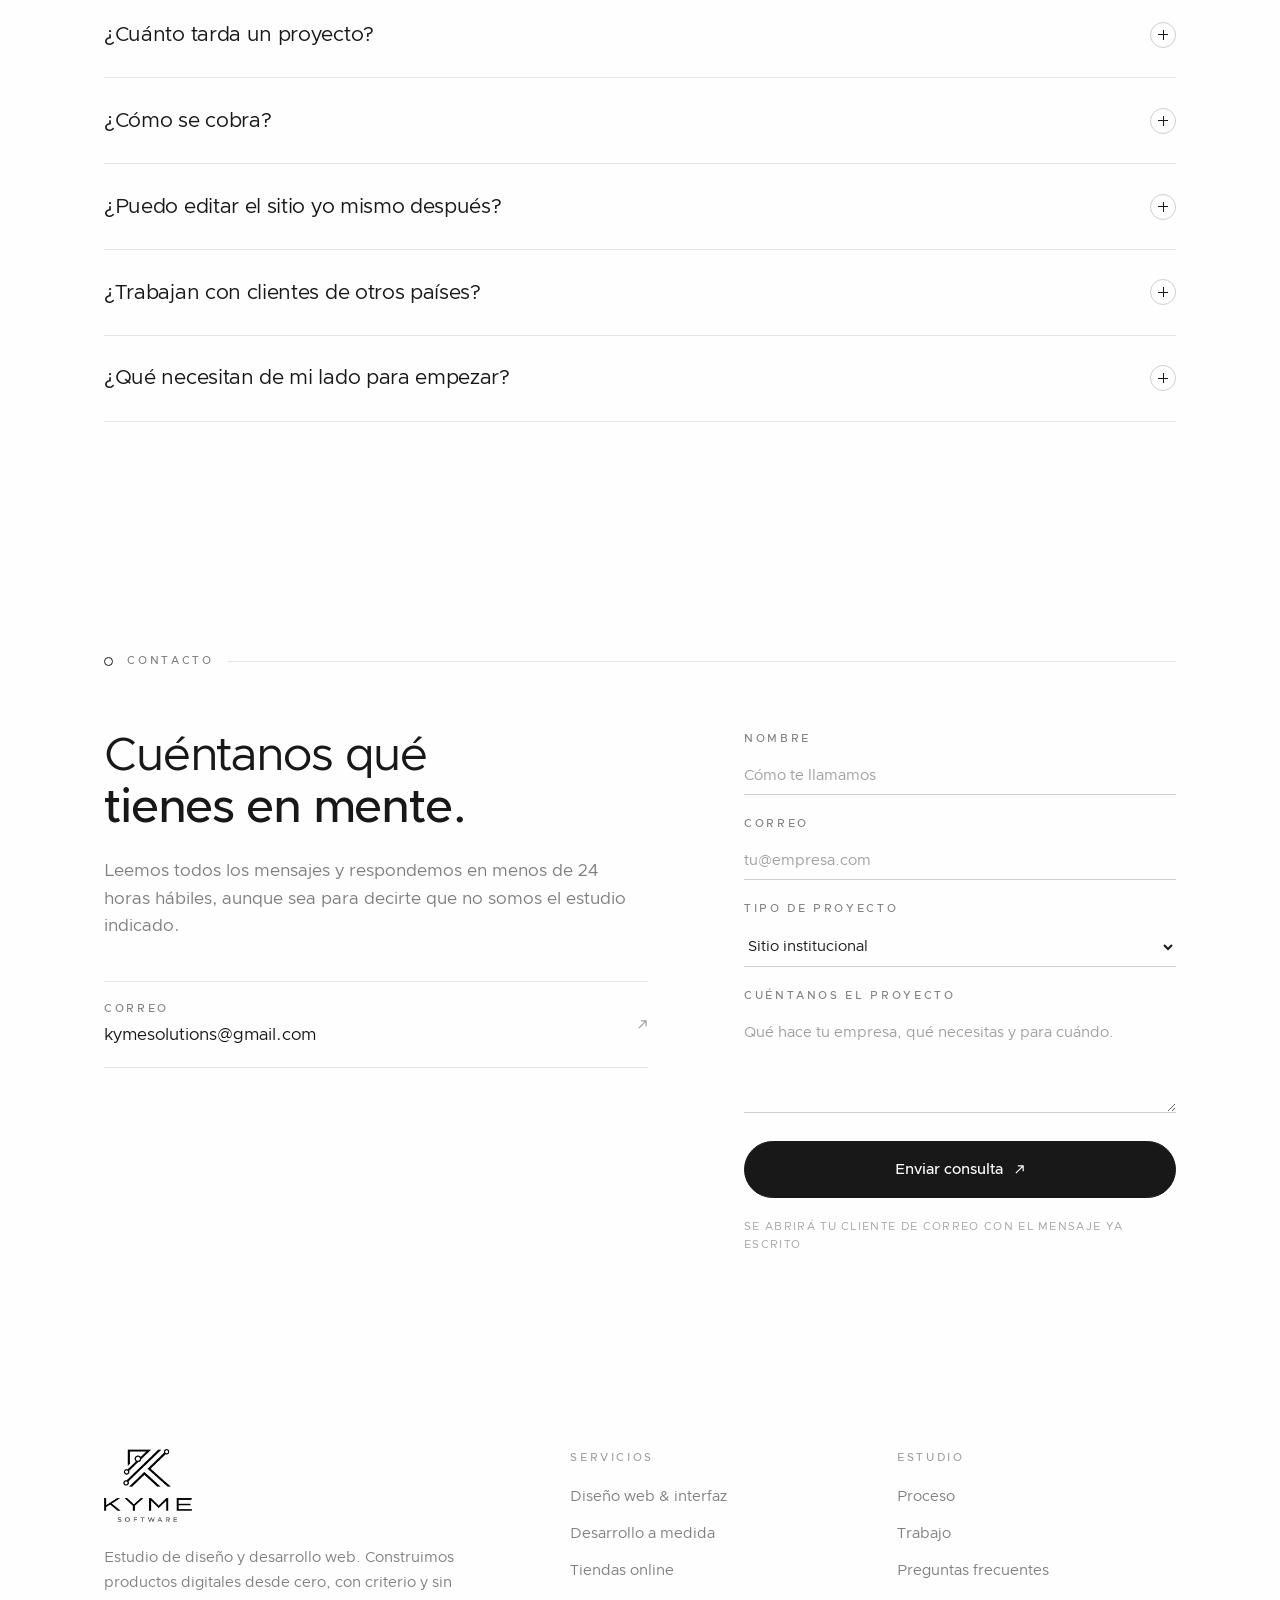
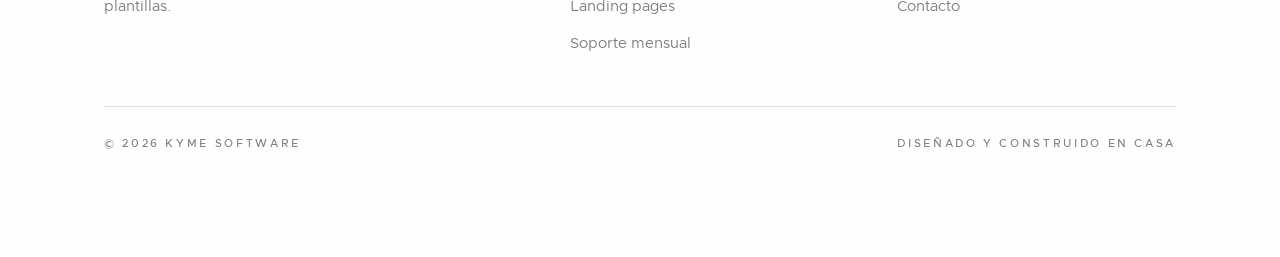
==== commit 83ed2df9: "Elimina el teléfono de contacto y deja solo el correo Quita el canal de WhatsApp y el placeholder de" ====
--- a/index.html
+++ b/index.html
@@ -1202,18 +1202,9 @@
             hábiles, aunque sea para decirte que no somos el estudio indicado.
           </p>
 
-          <!-- PLACEHOLDER: cambia correo, WhatsApp y LinkedIn por los reales -->
           <div class="channels">
-            <a class="channel" href="mailto:hola@kymesoftware.com">
-              <span><span class="label">Correo</span><b>hola@kymesoftware.com</b></span>
-              <svg viewBox="0 0 12 12" fill="none" aria-hidden="true"><path d="M2 10 L10 2 M4.2 2H10v5.8" stroke="currentColor" stroke-width="1.3"/></svg>
-            </a>
-            <a class="channel" href="https://wa.me/51900000000" target="_blank" rel="noopener">
-              <span><span class="label">WhatsApp</span><b>+51 900 000 000</b></span>
-              <svg viewBox="0 0 12 12" fill="none" aria-hidden="true"><path d="M2 10 L10 2 M4.2 2H10v5.8" stroke="currentColor" stroke-width="1.3"/></svg>
-            </a>
-            <a class="channel" href="#">
-              <span><span class="label">LinkedIn</span><b>Kyme Software</b></span>
+            <a class="channel" href="mailto:kymesolutions@gmail.com">
+              <span><span class="label">Correo</span><b>kymesolutions@gmail.com</b></span>
               <svg viewBox="0 0 12 12" fill="none" aria-hidden="true"><path d="M2 10 L10 2 M4.2 2H10v5.8" stroke="currentColor" stroke-width="1.3"/></svg>
             </a>
           </div>
@@ -1457,7 +1448,7 @@
         "Correo: " + d.get("mail") + "\n" +
         "Tipo de proyecto: " + d.get("tipo") + "\n\n" +
         d.get("mensaje");
-      window.location.href = "mailto:hola@kymesoftware.com"
+      window.location.href = "mailto:kymesolutions@gmail.com"
         + "?subject=" + encodeURIComponent(asunto)
         + "&body=" + encodeURIComponent(cuerpo);
       document.getElementById("formNote").textContent = "Listo — revisá tu cliente de correo";
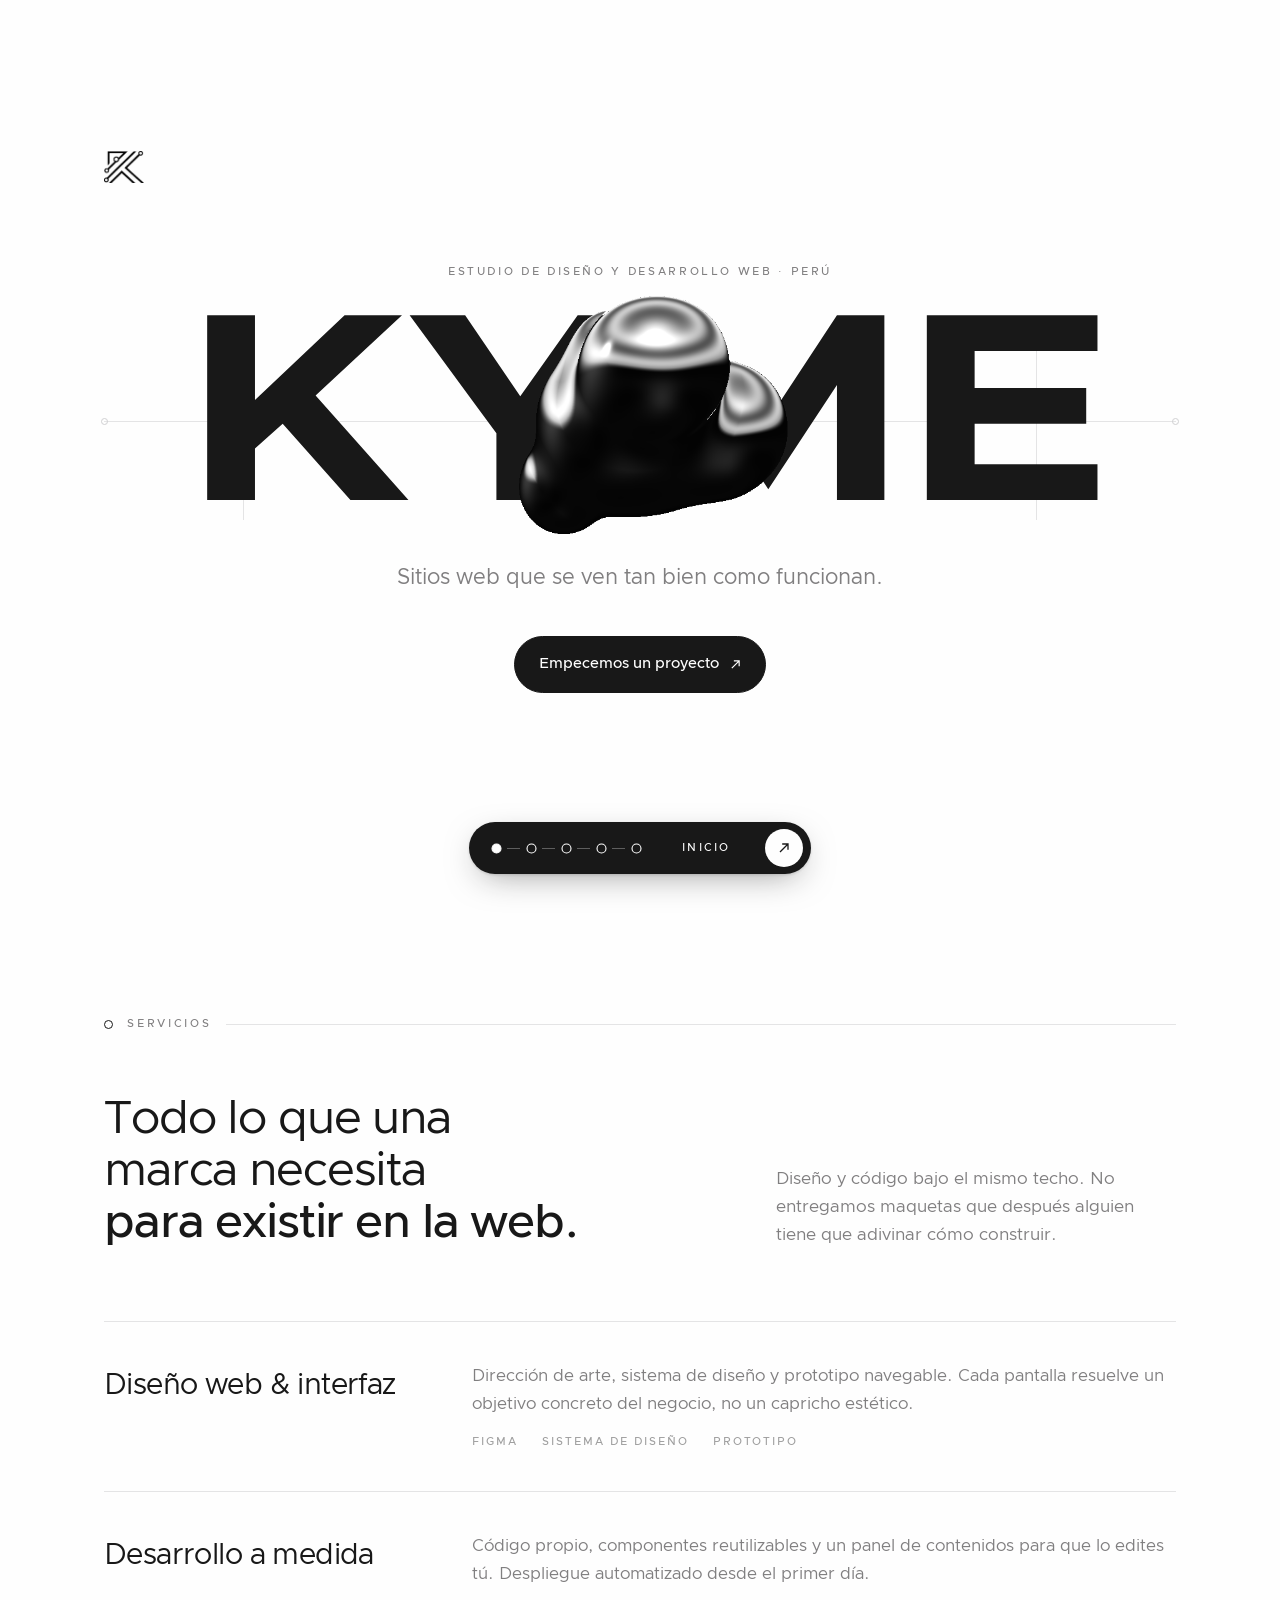
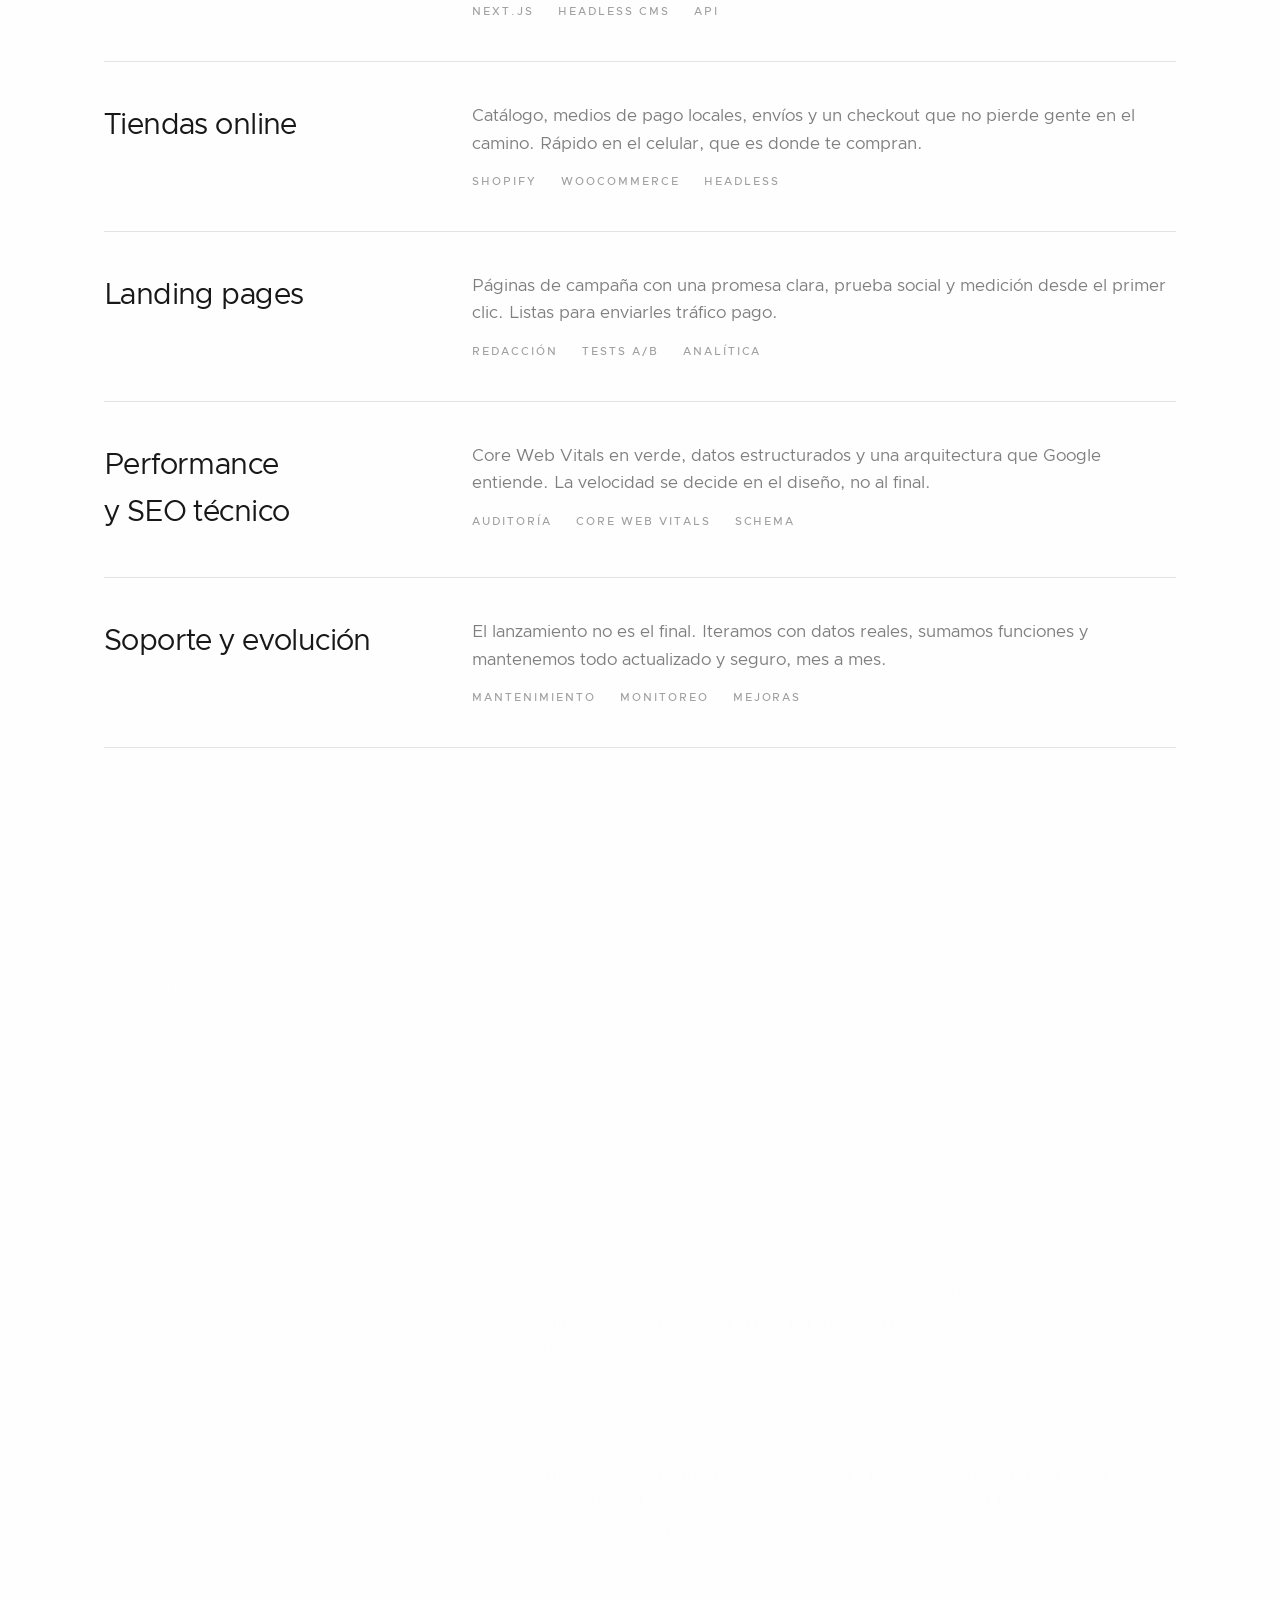
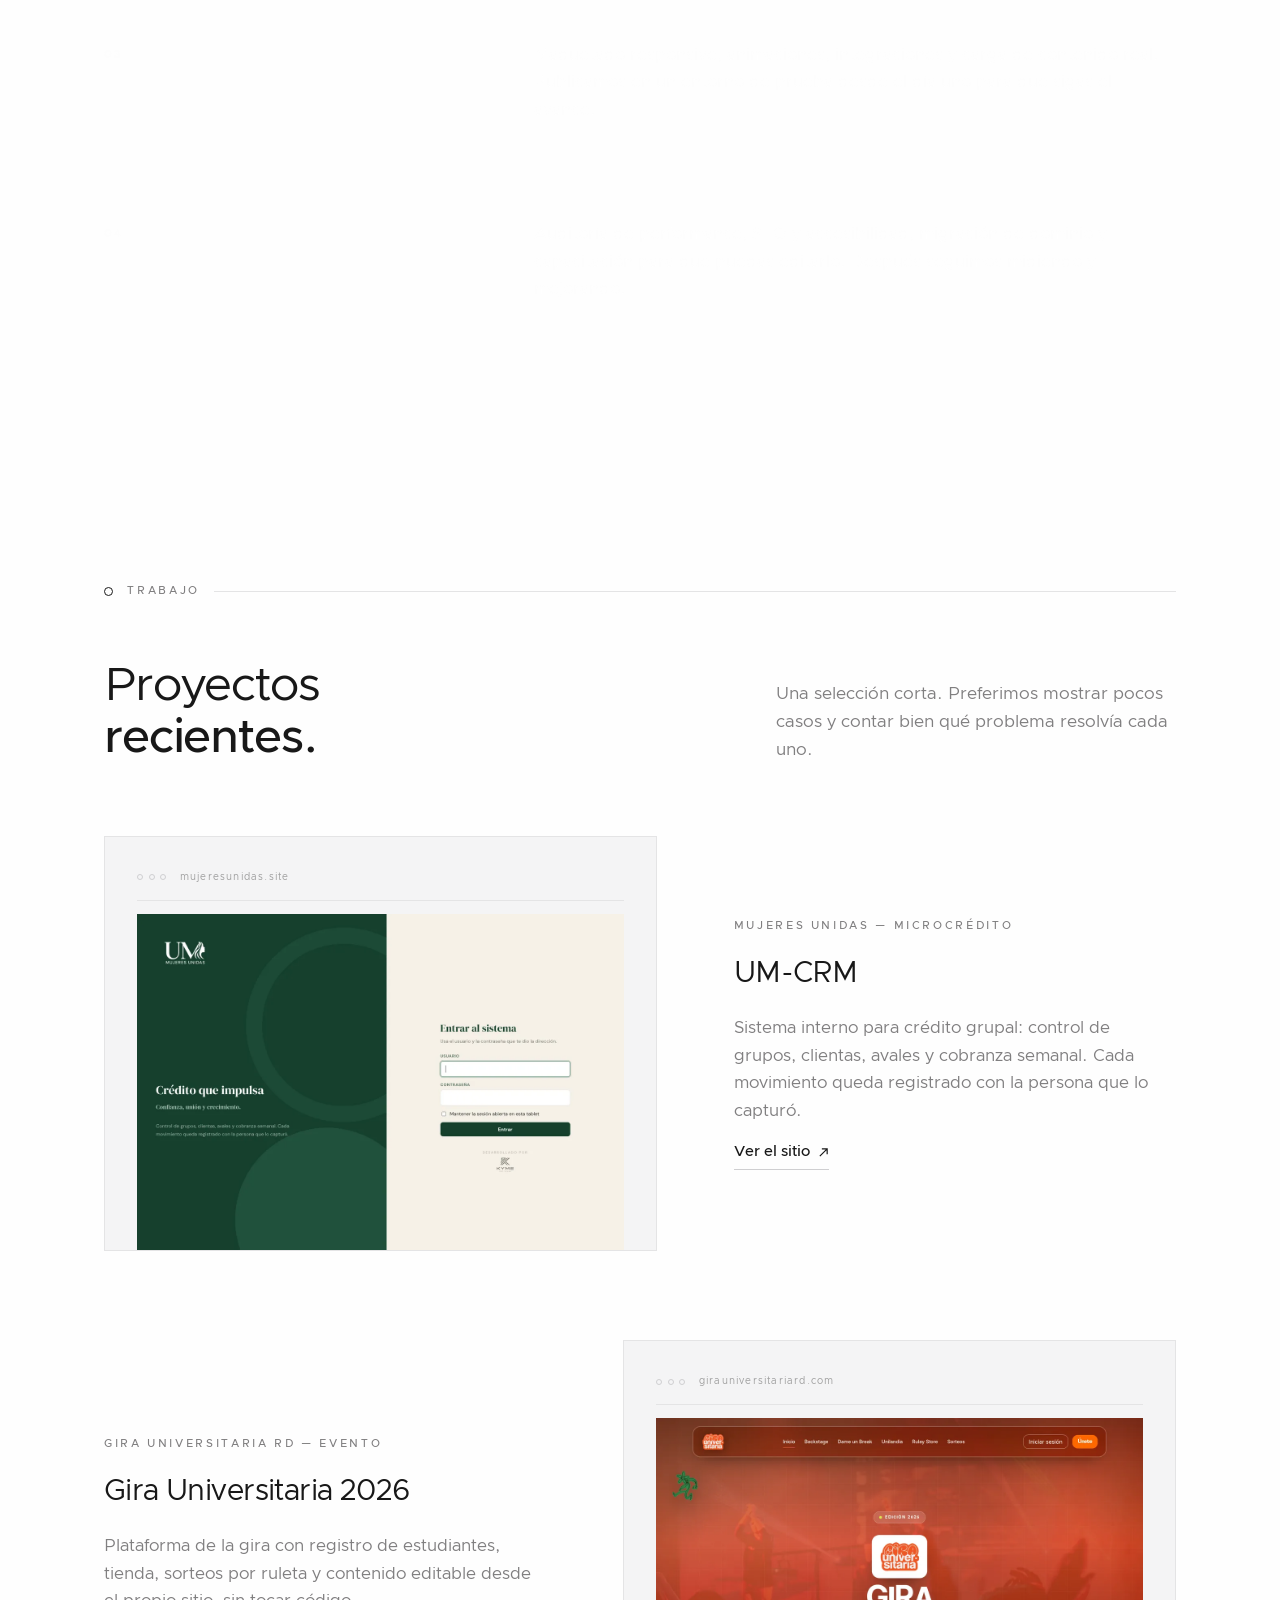
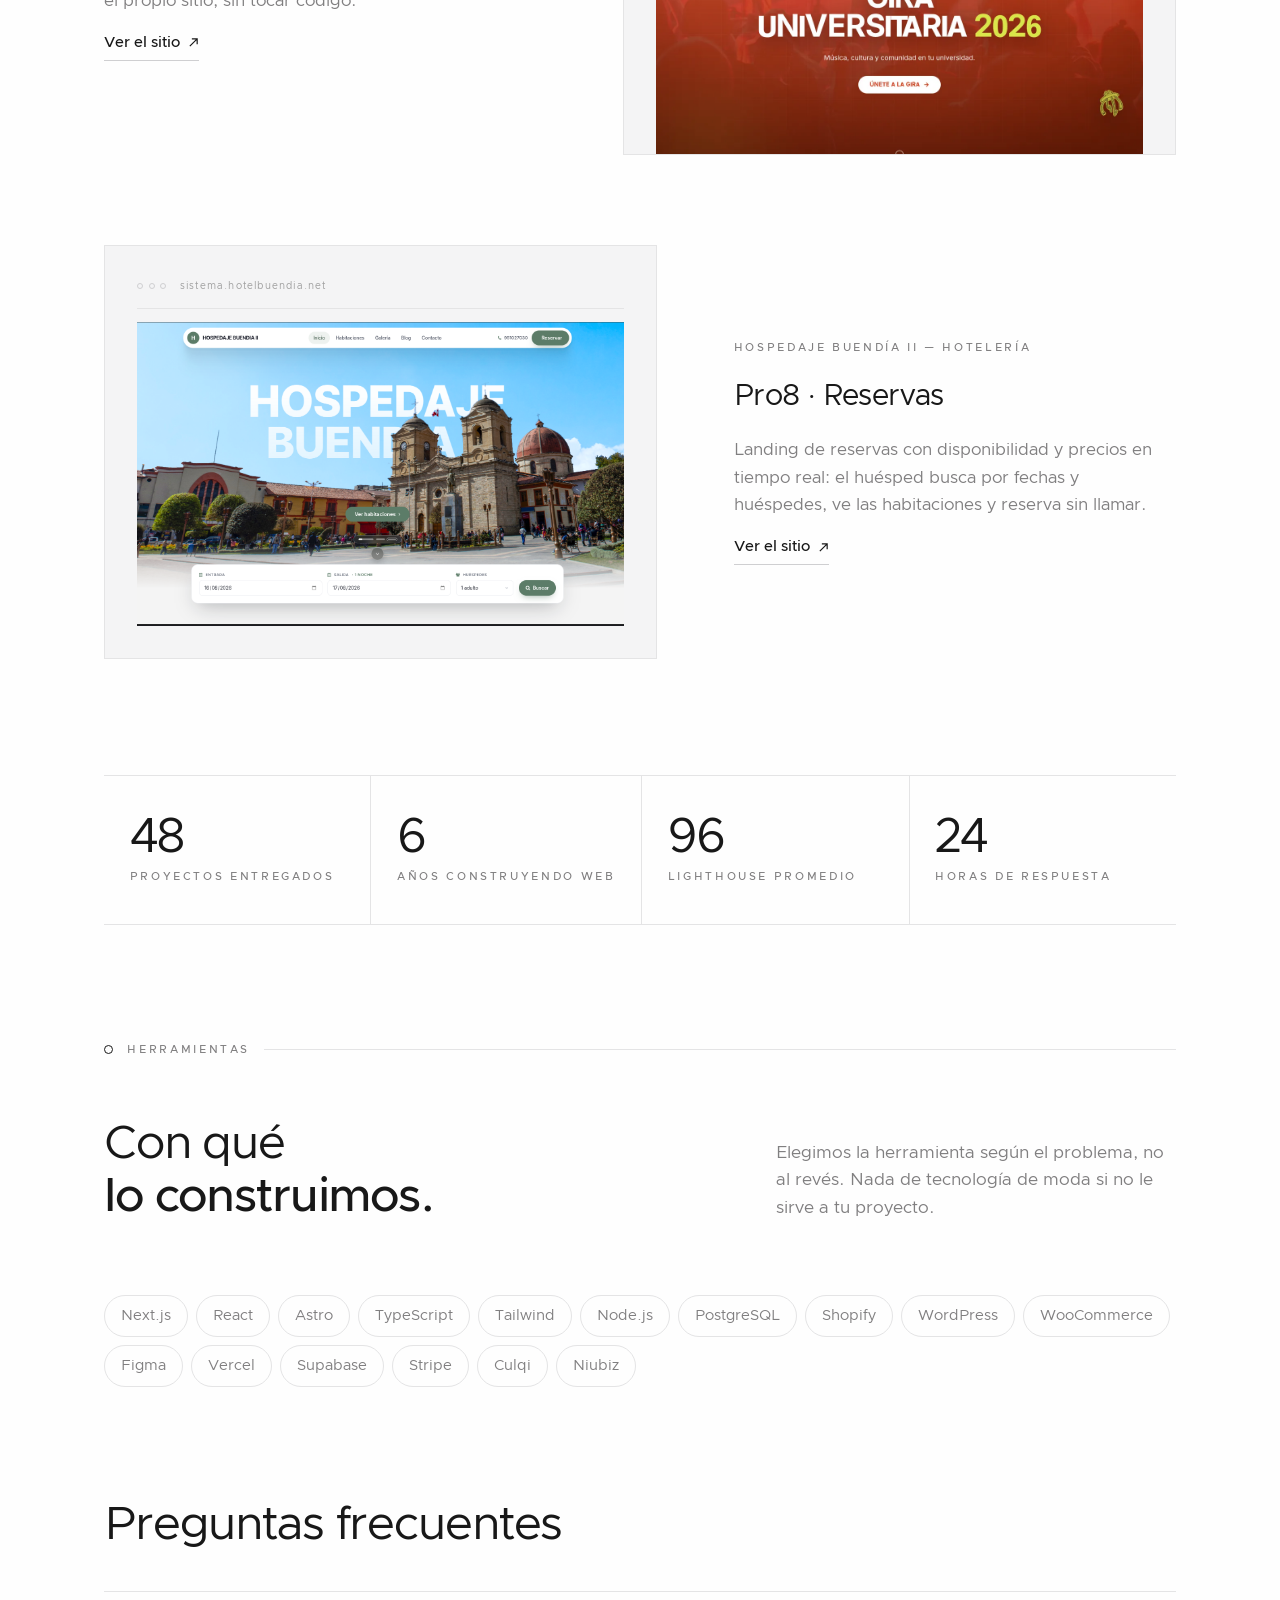
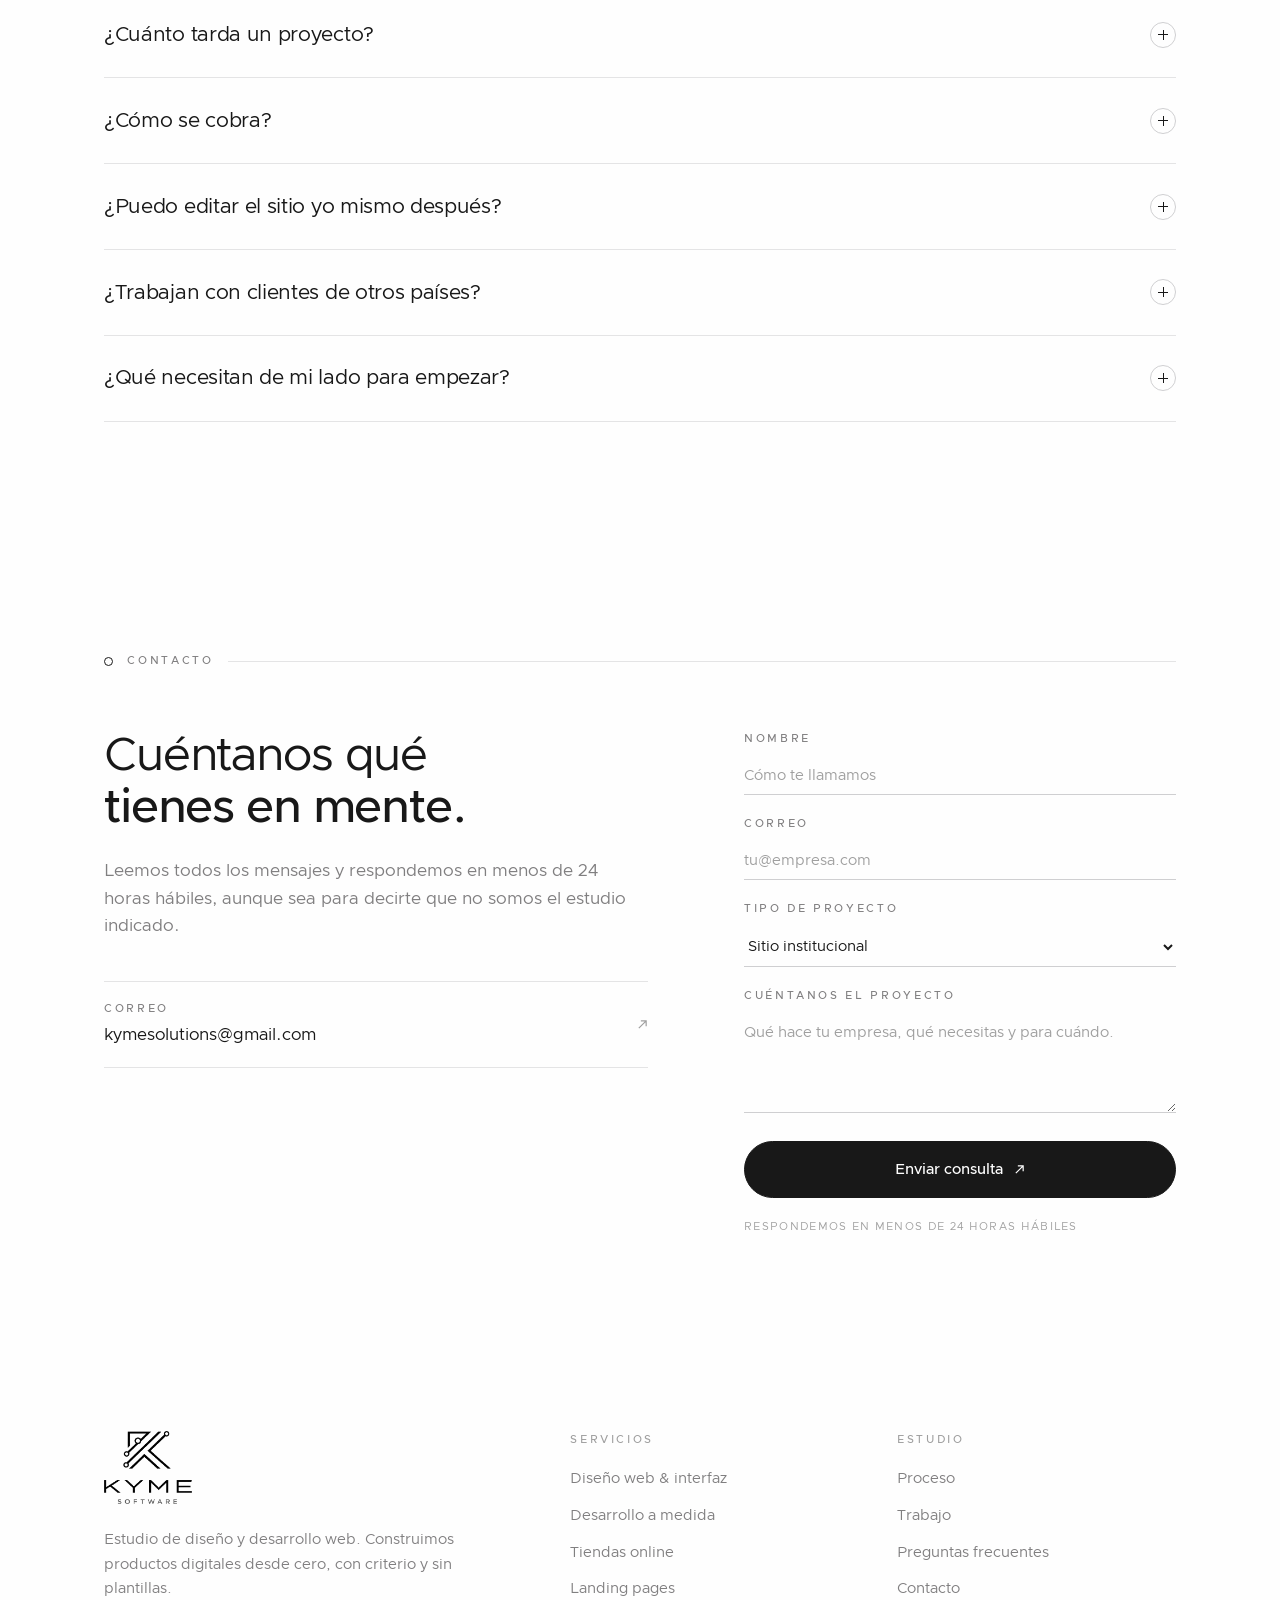
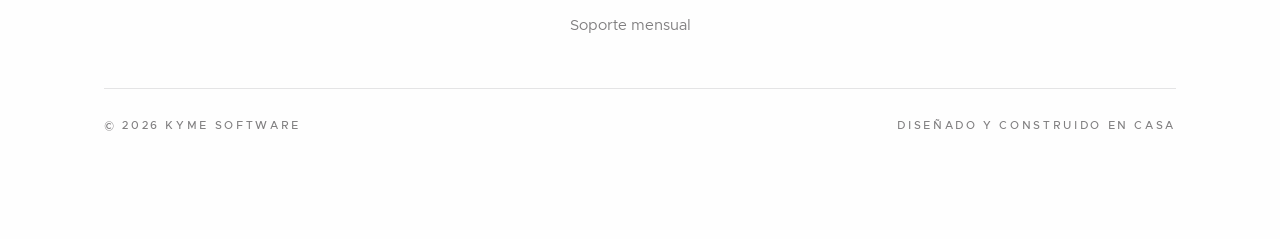
==== commit 6cb1af6d: "Tarjeta de enlace propia y formulario que sí entrega El sitio no tenía ninguna etiqueta Open Graph, " ====
--- a/index.html
+++ b/index.html
@@ -3,8 +3,39 @@
 <head>
 <meta charset="utf-8">
 <meta name="viewport" content="width=device-width, initial-scale=1">
-<meta name="description" content="Kyme Software — estudio de diseño y desarrollo web. Diseñamos y construimos sitios, tiendas y aplicaciones a medida.">
-<meta name="theme-color" content="#FEFEFE">
+<meta name="description" content="Estudio peruano de diseño y desarrollo web. Diseñamos y construimos sitios, tiendas online y aplicaciones a medida — diseño y código bajo el mismo techo.">
+<meta name="author" content="Kyme Software">
+<meta name="theme-color" content="#FEFEFE" media="(prefers-color-scheme: light)">
+<meta name="theme-color" content="#181818" media="(prefers-color-scheme: dark)">
+<link rel="canonical" href="https://kymesolutions.dpdns.org/">
+
+<!-- ============ Open Graph — Facebook, WhatsApp, LinkedIn, Telegram ============
+     La imagen DEBE ser una URL absoluta: los scrapers no resuelven rutas
+     relativas. Si cambias og-image.png, sube el ?v= para que Facebook y
+     WhatsApp suelten la copia vieja de su caché.
+     Variante clara lista para usar: brand/og-image-light.png
+     ========================================================================== -->
+<meta property="og:type"        content="website">
+<meta property="og:site_name"   content="Kyme Software">
+<meta property="og:locale"      content="es_PE">
+<meta property="og:url"         content="https://kymesolutions.dpdns.org/">
+<meta property="og:title"       content="Kyme Software — Diseño y desarrollo web">
+<meta property="og:description" content="Sitios web que se ven tan bien como funcionan. Diseño y código bajo el mismo techo, precio cerrado y sin plantillas.">
+<meta property="og:image"       content="https://kymesolutions.dpdns.org/brand/og-image.png?v=1">
+<meta property="og:image:secure_url" content="https://kymesolutions.dpdns.org/brand/og-image.png?v=1">
+<meta property="og:image:type"   content="image/png">
+<meta property="og:image:width"  content="1200">
+<meta property="og:image:height" content="630">
+<meta property="og:image:alt"    content="Logo de Kyme Software sobre fondo negro con el lema: sitios web que se ven tan bien como funcionan.">
+
+<!-- ============ Twitter / X ============ -->
+<meta name="twitter:card"        content="summary_large_image">
+<meta name="twitter:title"       content="Kyme Software — Diseño y desarrollo web">
+<meta name="twitter:description" content="Sitios web que se ven tan bien como funcionan. Diseño y código bajo el mismo techo, precio cerrado y sin plantillas.">
+<meta name="twitter:image"       content="https://kymesolutions.dpdns.org/brand/og-image.png?v=1">
+<meta name="twitter:image:alt"   content="Logo de Kyme Software.">
+
+<link rel="apple-touch-icon" href="brand/favicon.png">
 <link rel="icon" href="brand/favicon-light.png" media="(prefers-color-scheme: light)">
 <link rel="icon" href="brand/favicon-dark.png"  media="(prefers-color-scheme: dark)">
 <script>
@@ -25,7 +56,7 @@
 })();
 </script>
 <!--ARTIFACT-START-->
-<title>Kyme Software</title>
+<title>Kyme Software — Diseño y desarrollo web</title>
 <style>
 /* ==========================================================================
    KYME SOFTWARE
@@ -823,7 +854,12 @@
 .field input::placeholder,
 .field textarea::placeholder{ color: var(--grey-2); }
 .form .btn{ justify-content: center; margin-top: .5rem; }
-.form .note{ font-size: var(--t-label); letter-spacing: .12em; text-transform: uppercase; color: var(--grey-2); }
+.form .note{ font-size: var(--t-label); letter-spacing: .12em; text-transform: uppercase; color: var(--grey-2); transition: color .3s ease; }
+/* La nota bajo el botón hace de acuse de recibo: enviando, enviado o falló.
+   No hay color de acento en la marca, así que el estado lo da el contraste. */
+.form .note[data-estado="ok"]{ color: var(--ink); }
+.form .note[data-estado="error"]{ color: var(--ink); text-transform: none; letter-spacing: .01em; }
+.form .btn[disabled]{ opacity: .5; pointer-events: none; }
 
 /* ==========================================================================
    FOOTER
@@ -890,6 +926,45 @@
   .js [data-morph]::before{ clip-path: none; }
 }
 </style>
+
+<!-- Datos estructurados: así Google sabe qué logo, qué correo y qué servicios
+     mostrar en el panel de la derecha cuando alguien busque "Kyme Software". -->
+<script type="application/ld+json">
+{
+  "@context": "https://schema.org",
+  "@type": "ProfessionalService",
+  "@id": "https://kymesolutions.dpdns.org/#kyme",
+  "name": "Kyme Software",
+  "alternateName": "Kyme",
+  "url": "https://kymesolutions.dpdns.org/",
+  "logo": "https://kymesolutions.dpdns.org/brand/kyme-lockup.png",
+  "image": "https://kymesolutions.dpdns.org/brand/og-image.png",
+  "email": "kymesolutions@gmail.com",
+  "description": "Estudio de diseño y desarrollo web. Sitios, tiendas online y aplicaciones a medida.",
+  "slogan": "Sitios web que se ven tan bien como funcionan.",
+  "priceRange": "$$",
+  "address": { "@type": "PostalAddress", "addressCountry": "PE" },
+  "areaServed": [
+    { "@type": "Country", "name": "Perú" },
+    { "@type": "Place",   "name": "Latinoamérica" },
+    { "@type": "Country", "name": "España" }
+  ],
+  "knowsLanguage": "es",
+  "sameAs": [],
+  "hasOfferCatalog": {
+    "@type": "OfferCatalog",
+    "name": "Servicios",
+    "itemListElement": [
+      { "@type": "Offer", "itemOffered": { "@type": "Service", "name": "Diseño web e interfaz" } },
+      { "@type": "Offer", "itemOffered": { "@type": "Service", "name": "Desarrollo web a medida" } },
+      { "@type": "Offer", "itemOffered": { "@type": "Service", "name": "Tiendas online" } },
+      { "@type": "Offer", "itemOffered": { "@type": "Service", "name": "Landing pages" } },
+      { "@type": "Offer", "itemOffered": { "@type": "Service", "name": "Performance y SEO técnico" } },
+      { "@type": "Offer", "itemOffered": { "@type": "Service", "name": "Soporte y evolución" } }
+    ]
+  }
+}
+</script>
 </head>
 <body>
 <script>document.documentElement.classList.add("js");</script>
@@ -1210,14 +1285,27 @@
           </div>
         </div>
 
-        <form class="form reveal" id="form" style="--d:100ms">
+        <!-- El formulario POSTea a FormSubmit (sin backend propio). Si el visitante
+             tiene JS, el envío va por fetch y no cambia de página; si no lo tiene,
+             el POST normal funciona igual y vuelve con ?enviado=1. -->
+        <form class="form reveal" id="form" style="--d:100ms"
+              action="https://formsubmit.co/kymesolutions@gmail.com"
+              method="POST">
+          <input type="hidden" name="_subject" value="Nueva consulta desde kymesolutions.dpdns.org">
+          <input type="hidden" name="_template" value="table">
+          <input type="hidden" name="_captcha" value="false">
+          <input type="hidden" name="_next" value="https://kymesolutions.dpdns.org/?enviado=1#contacto">
+          <!-- Trampa para bots: FormSubmit descarta el envío si viene con texto.
+               Nadie la ve, así que ninguna persona la llena. -->
+          <input type="text" name="_honey" tabindex="-1" autocomplete="off"
+                 aria-hidden="true" style="position:absolute;left:-9999px;opacity:0;height:0;width:0">
           <div class="field">
             <label class="label" for="f-nombre">Nombre</label>
-            <input id="f-nombre" name="nombre" type="text" placeholder="Cómo te llamamos" required>
+            <input id="f-nombre" name="nombre" type="text" placeholder="Cómo te llamamos" required autocomplete="name">
           </div>
           <div class="field">
             <label class="label" for="f-mail">Correo</label>
-            <input id="f-mail" name="mail" type="email" placeholder="tu@empresa.com" required>
+            <input id="f-mail" name="email" type="email" placeholder="tu@empresa.com" required autocomplete="email">
           </div>
           <div class="field">
             <label class="label" for="f-tipo">Tipo de proyecto</label>
@@ -1234,11 +1322,11 @@
             <label class="label" for="f-msg">Cuéntanos el proyecto</label>
             <textarea id="f-msg" name="mensaje" placeholder="Qué hace tu empresa, qué necesitas y para cuándo." required></textarea>
           </div>
-          <button class="btn" type="submit">
-            Enviar consulta
+          <button class="btn" type="submit" id="formBtn">
+            <span id="formBtnText">Enviar consulta</span>
             <svg viewBox="0 0 12 12" fill="none" aria-hidden="true"><path d="M2 10 L10 2 M4.2 2H10v5.8" stroke="currentColor" stroke-width="1.3"/></svg>
           </button>
-          <p class="note" id="formNote">Se abrirá tu cliente de correo con el mensaje ya escrito</p>
+          <p class="note" id="formNote" role="status" aria-live="polite">Respondemos en menos de 24 horas hábiles</p>
         </form>
       </div>
     </div>
@@ -1436,22 +1524,93 @@
     statIo.observe(stats);
   }
 
-  /* ---- Formulario: arma el correo y abre el cliente de mail ---- */
+  /* ---- Formulario: envío real por fetch, con salidas de emergencia ----
+     Orden de intentos:
+       1. POST a FormSubmit por fetch — el visitante no sale de la página.
+       2. Si la red o el servicio fallan, se ofrece el correo ya redactado.
+     El <form> conserva action y method, así que sin JavaScript el navegador
+     hace el POST de siempre y vuelve con ?enviado=1.                        */
   var form = document.getElementById("form");
+  var note = document.getElementById("formNote");
+
+  function decir(txt, estado){
+    if (!note) return;
+    note.textContent = txt;
+    note.setAttribute("data-estado", estado || "");
+  }
+
+  /* Vuelta del envío sin JavaScript */
+  if (/[?&]enviado=1/.test(location.search)){
+    decir("Mensaje enviado. Te respondemos en menos de 24 horas hábiles.", "ok");
+    if (history.replaceState){
+      history.replaceState(null, "", location.pathname + location.hash);
+    }
+  }
+
   if (form){
+    var btn     = document.getElementById("formBtn");
+    var btnText = document.getElementById("formBtnText");
+    var enviando = false;
+
     form.addEventListener("submit", function(ev){
+      /* Sin fetch (navegador viejo) dejamos que el POST normal ocurra. */
+      if (typeof window.fetch !== "function") return;
+
       ev.preventDefault();
-      var d = new FormData(form);
-      var asunto = "Consulta de " + d.get("nombre") + " — " + d.get("tipo");
-      var cuerpo =
-        "Nombre: " + d.get("nombre") + "\n" +
-        "Correo: " + d.get("mail") + "\n" +
-        "Tipo de proyecto: " + d.get("tipo") + "\n\n" +
-        d.get("mensaje");
-      window.location.href = "mailto:kymesolutions@gmail.com"
-        + "?subject=" + encodeURIComponent(asunto)
-        + "&body=" + encodeURIComponent(cuerpo);
-      document.getElementById("formNote").textContent = "Listo — revisá tu cliente de correo";
+      if (enviando) return;
+
+      /* La trampa de bots viene llena: fingimos éxito y no mandamos nada. */
+      if ((form.elements["_honey"] || {}).value){
+        decir("Mensaje enviado.", "ok");
+        return;
+      }
+
+      enviando = true;
+      if (btn) btn.disabled = true;
+      if (btnText) btnText.textContent = "Enviando…";
+      decir("Enviando tu consulta…", "");
+
+      var datos = {};
+      new FormData(form).forEach(function(v, k){ datos[k] = v; });
+
+      fetch("https://formsubmit.co/ajax/kymesolutions@gmail.com", {
+        method: "POST",
+        headers: { "Content-Type": "application/json", "Accept": "application/json" },
+        body: JSON.stringify(datos)
+      })
+      .then(function(r){
+        return r.json().catch(function(){ return {}; }).then(function(j){
+          if (!r.ok || j.success === "false" || j.success === false){
+            throw new Error(j.message || "Respuesta inesperada del servidor");
+          }
+          return j;
+        });
+      })
+      .then(function(){
+        form.reset();
+        decir("Listo. Recibimos tu consulta y te respondemos en menos de 24 horas hábiles.", "ok");
+        if (btnText) btnText.textContent = "Consulta enviada";
+      })
+      .catch(function(){
+        /* Plan B: el correo redactado, para que el mensaje no se pierda. */
+        var d = new FormData(form);
+        var asunto = "Consulta de " + (d.get("nombre") || "") + " — " + (d.get("tipo") || "");
+        var cuerpo =
+          "Nombre: "  + (d.get("nombre") || "") + "\n" +
+          "Correo: "  + (d.get("email")  || "") + "\n" +
+          "Tipo de proyecto: " + (d.get("tipo") || "") + "\n\n" +
+          (d.get("mensaje") || "");
+        var mailto = "mailto:kymesolutions@gmail.com"
+          + "?subject=" + encodeURIComponent(asunto)
+          + "&body="    + encodeURIComponent(cuerpo);
+        decir("No pudimos enviarlo desde aquí. Abrimos tu correo con el mensaje ya escrito — si no se abre, escríbenos a kymesolutions@gmail.com.", "error");
+        if (btnText) btnText.textContent = "Enviar consulta";
+        window.location.href = mailto;
+      })
+      .then(function(){
+        enviando = false;
+        if (btn) btn.disabled = false;
+      });
     });
   }
 })();
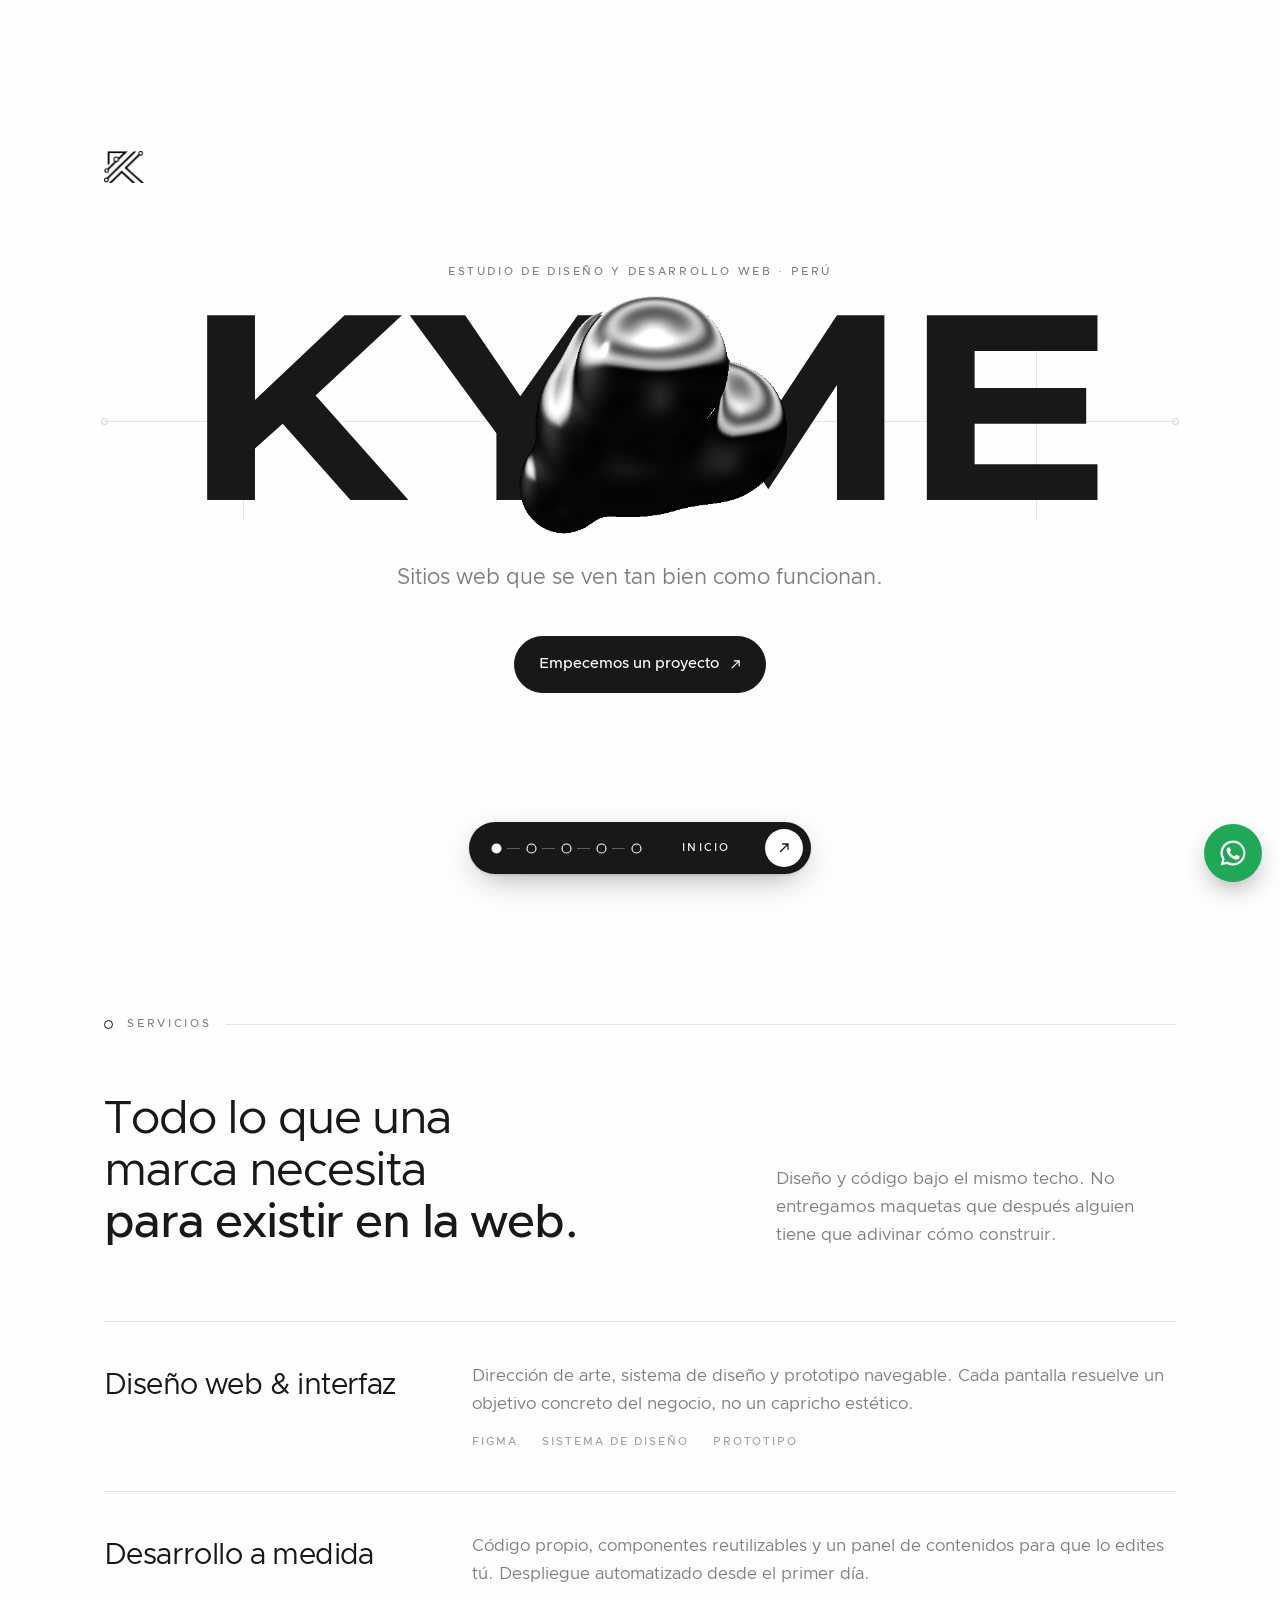
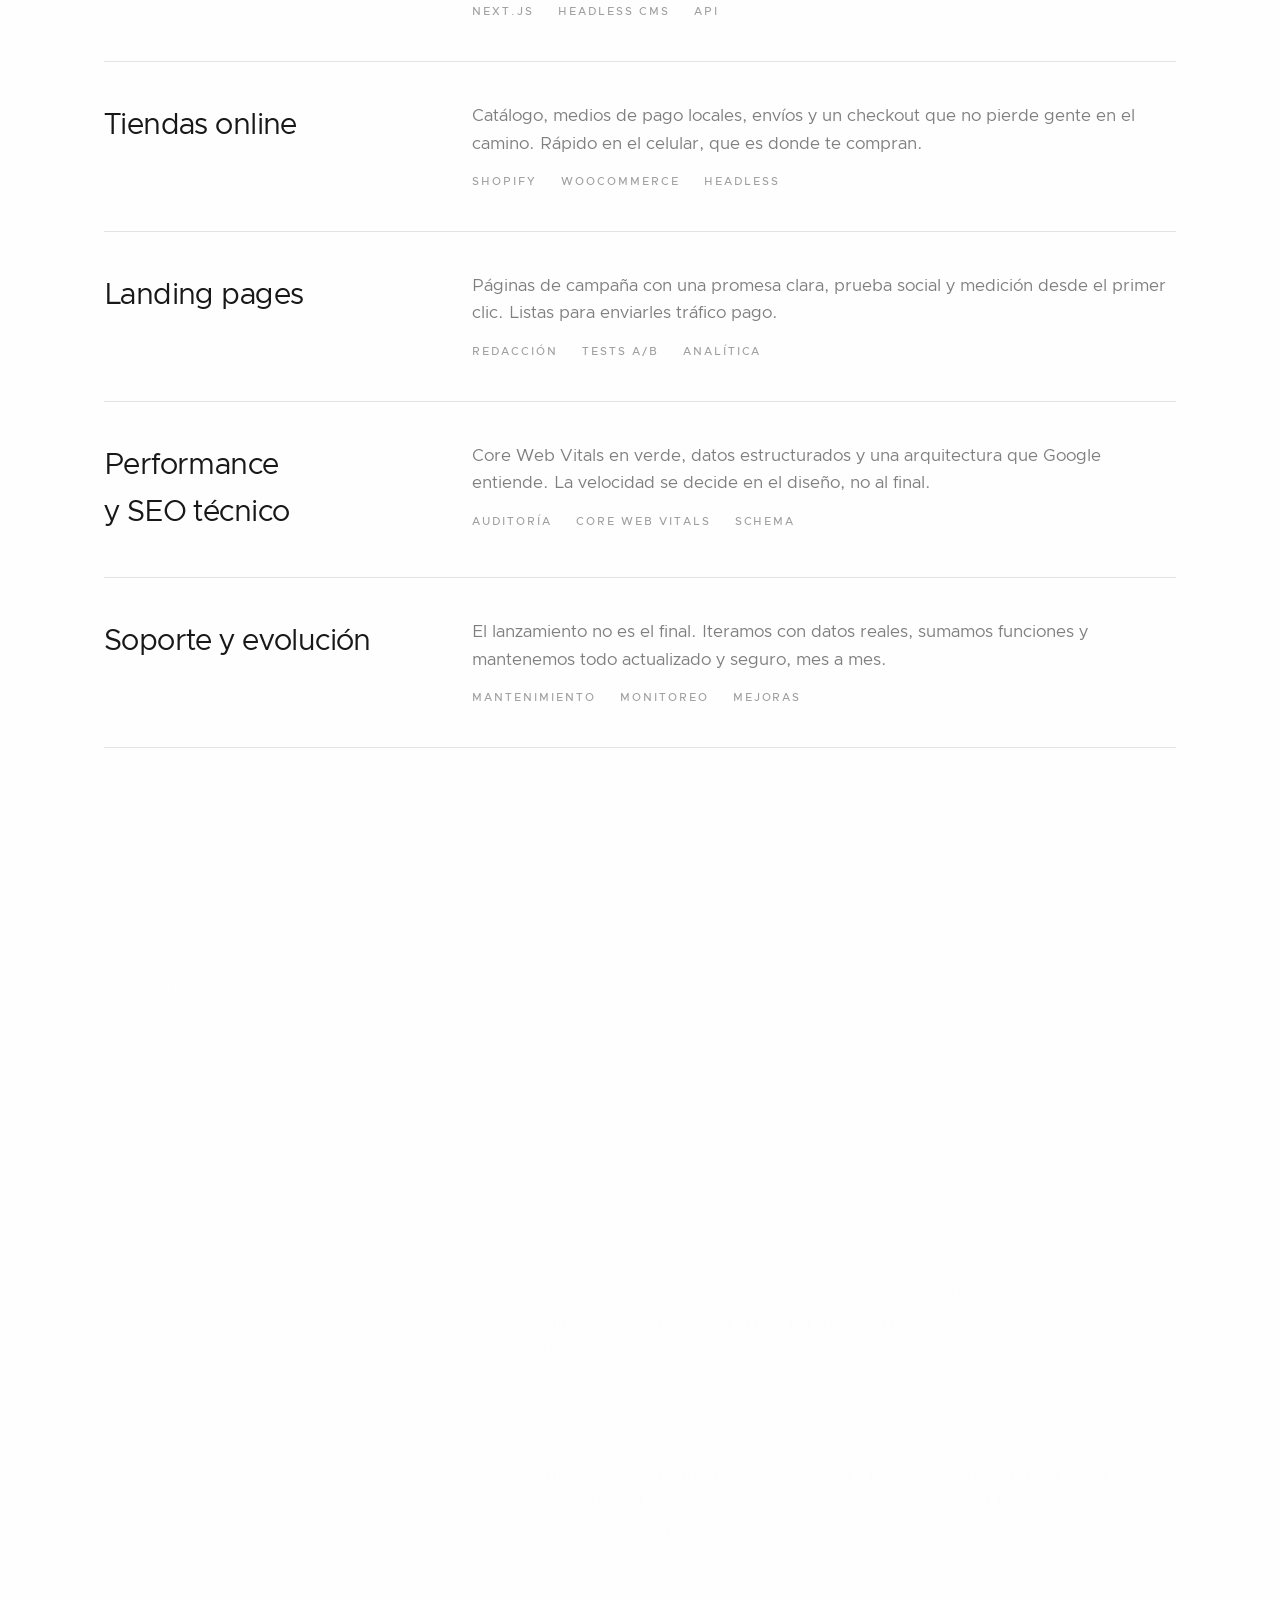
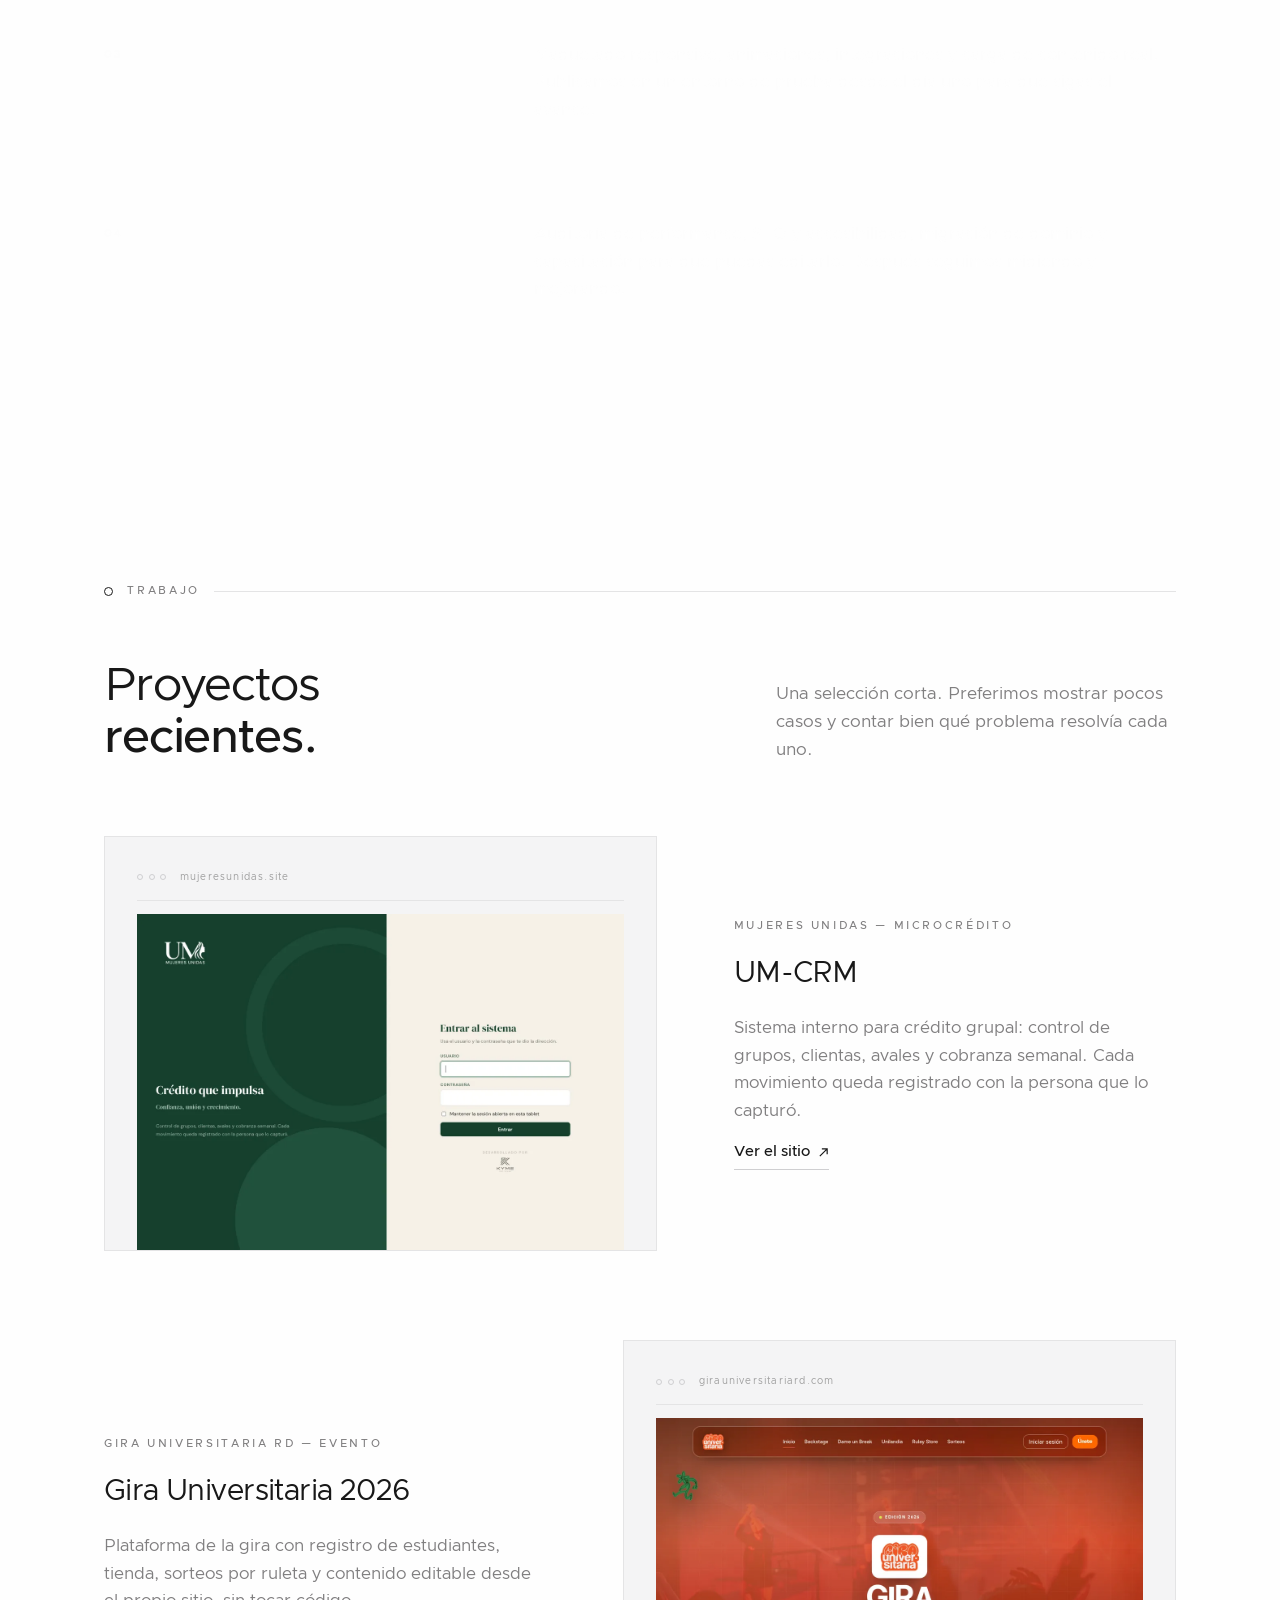
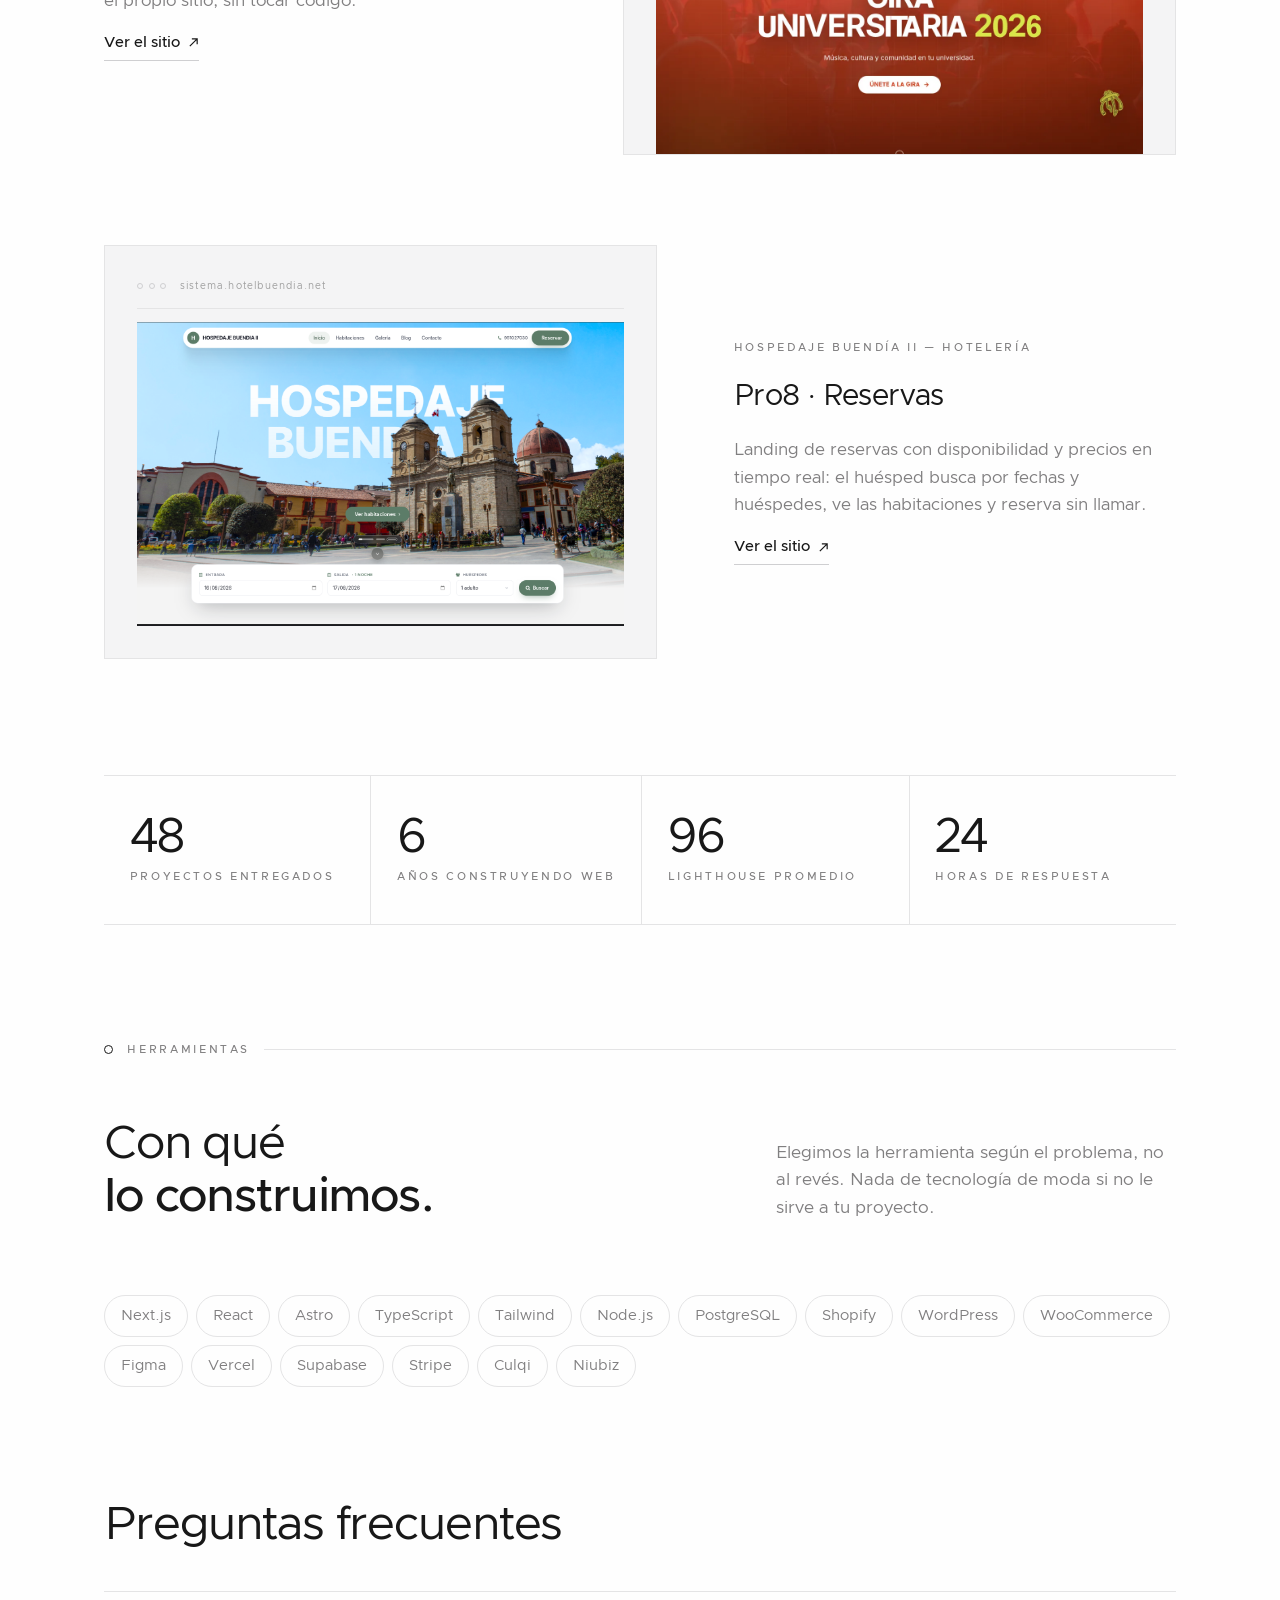
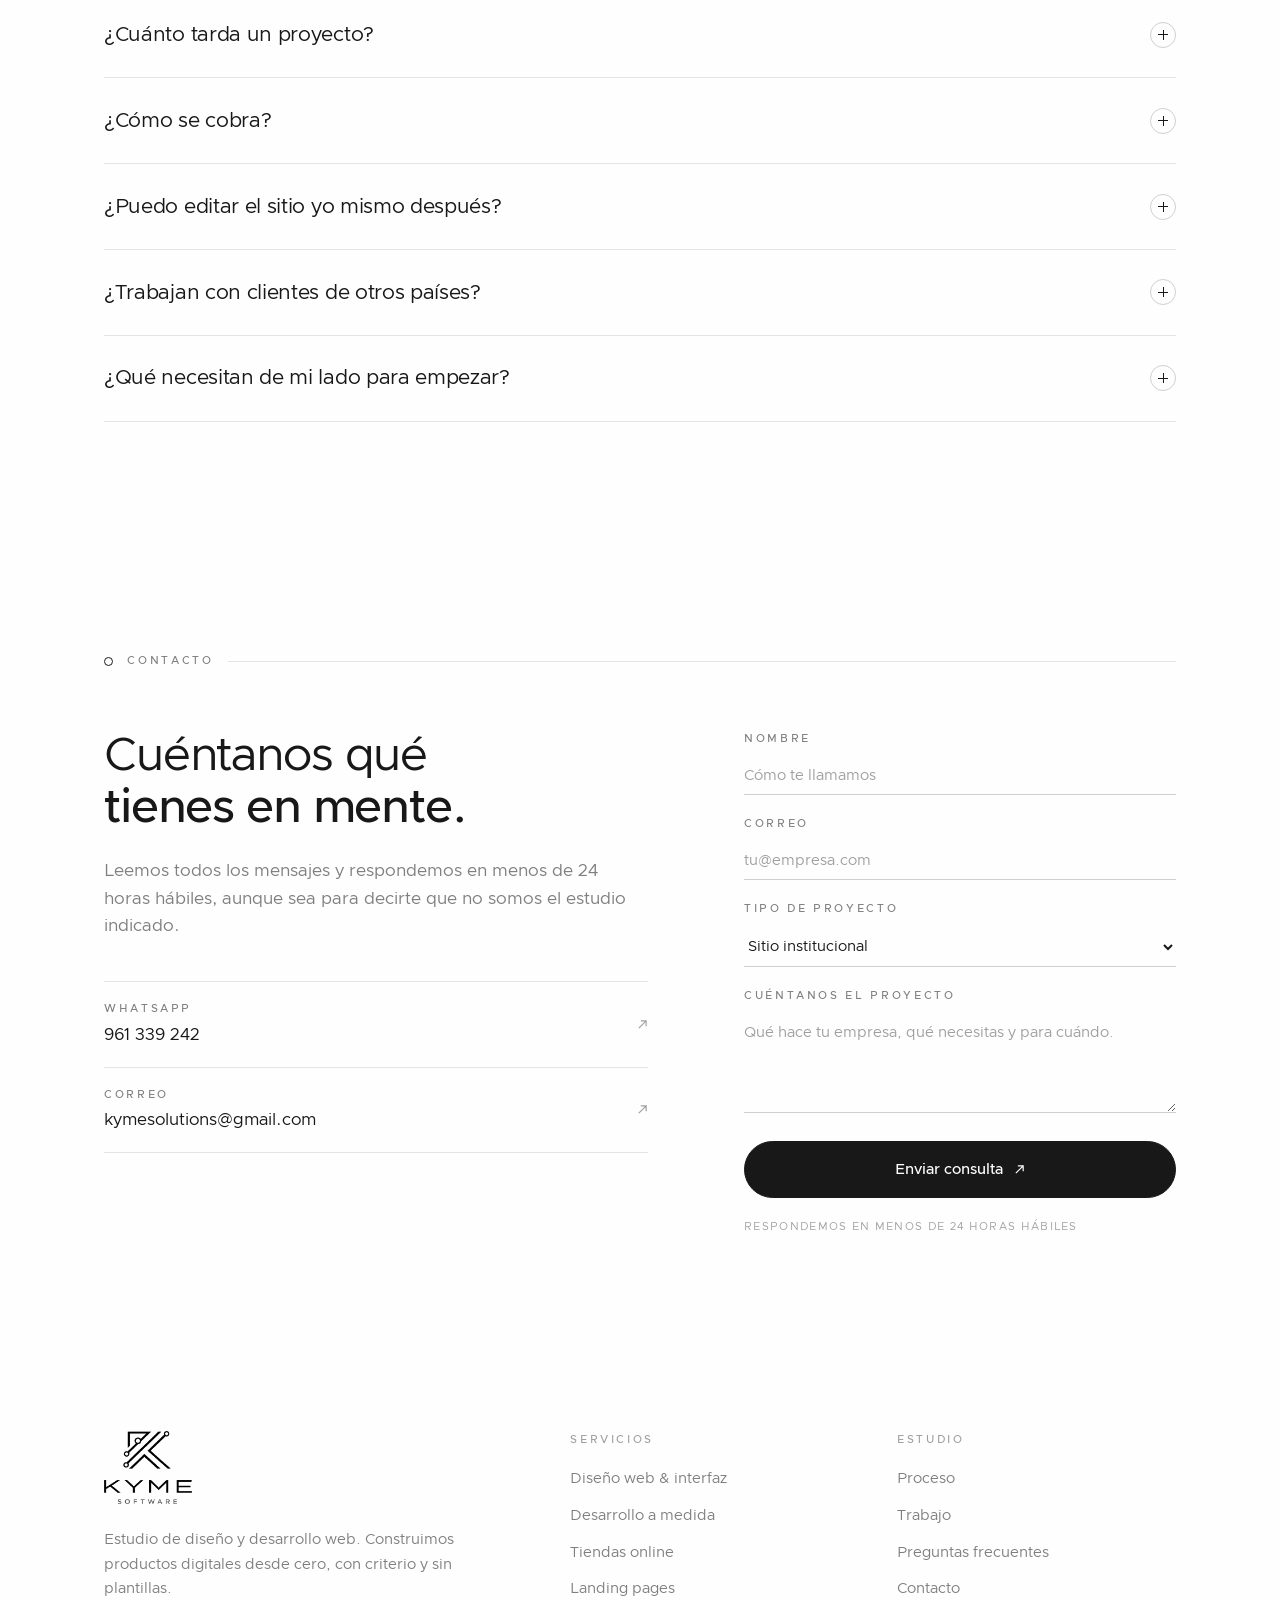
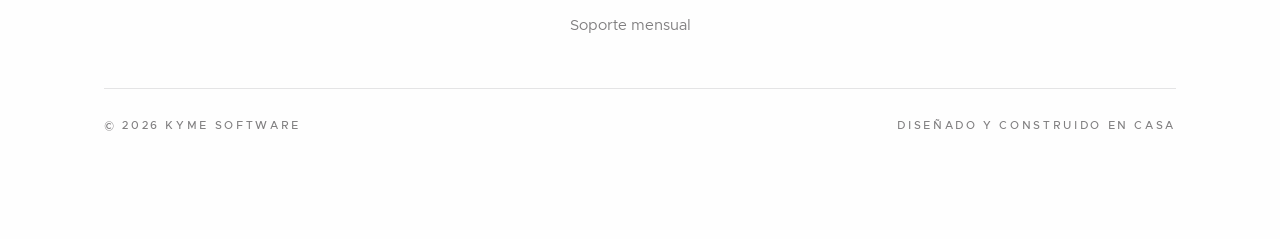
==== commit 8499df6f: "Kyme: SEO local (Lima), WhatsApp 961 339 242, robots, sitemap y verificación de Search Console Co-Au" ====
--- a/index.html
+++ b/index.html
@@ -3,7 +3,8 @@
 <head>
 <meta charset="utf-8">
 <meta name="viewport" content="width=device-width, initial-scale=1">
-<meta name="description" content="Estudio peruano de diseño y desarrollo web. Diseñamos y construimos sitios, tiendas online y aplicaciones a medida — diseño y código bajo el mismo techo.">
+<meta name="google-site-verification" content="jt651zFvL0IyZdfEmACMiP1mPzysMC2Ct5fnDDLIXzU" />
+<meta name="description" content="Diseño de páginas web en Lima: landing pages, webs para abogados, inmobiliarias y negocios, posicionamiento en Google Maps y sistemas a medida. Kyme Software, Los Olivos. WhatsApp 961 339 242.">
 <meta name="author" content="Kyme Software">
 <meta name="theme-color" content="#FEFEFE" media="(prefers-color-scheme: light)">
 <meta name="theme-color" content="#181818" media="(prefers-color-scheme: dark)">
@@ -56,7 +57,7 @@
 })();
 </script>
 <!--ARTIFACT-START-->
-<title>Kyme Software — Diseño y desarrollo web</title>
+<title>Diseño de páginas web en Lima | Kyme Software · Landing pages y sistemas a medida</title>
 <style>
 /* ==========================================================================
    KYME SOFTWARE
@@ -940,10 +941,11 @@
   "logo": "https://kymesolutions.dpdns.org/brand/kyme-lockup.png",
   "image": "https://kymesolutions.dpdns.org/brand/og-image.png",
   "email": "kymesolutions@gmail.com",
+  "telephone": "+51961339242",
   "description": "Estudio de diseño y desarrollo web. Sitios, tiendas online y aplicaciones a medida.",
   "slogan": "Sitios web que se ven tan bien como funcionan.",
   "priceRange": "$$",
-  "address": { "@type": "PostalAddress", "addressCountry": "PE" },
+  "address": { "@type": "PostalAddress", "streetAddress": "Calle 7 Mz. C Lt. 32", "addressLocality": "Los Olivos", "addressRegion": "Lima", "postalCode": "15011", "addressCountry": "PE" },
   "areaServed": [
     { "@type": "Country", "name": "Perú" },
     { "@type": "Place",   "name": "Latinoamérica" },
@@ -1278,6 +1280,10 @@
           </p>
 
           <div class="channels">
+            <a class="channel" href="https://wa.me/51961339242?text=Hola%20Kyme%2C%20quiero%20cotizar%20una%20p%C3%A1gina%20web." target="_blank" rel="noopener">
+              <span><span class="label">WhatsApp</span><b>961 339 242</b></span>
+              <svg viewBox="0 0 12 12" fill="none" aria-hidden="true"><path d="M2 10 L10 2 M4.2 2H10v5.8" stroke="currentColor" stroke-width="1.2"/></svg>
+            </a>
             <a class="channel" href="mailto:kymesolutions@gmail.com">
               <span><span class="label">Correo</span><b>kymesolutions@gmail.com</b></span>
               <svg viewBox="0 0 12 12" fill="none" aria-hidden="true"><path d="M2 10 L10 2 M4.2 2H10v5.8" stroke="currentColor" stroke-width="1.3"/></svg>
@@ -1816,6 +1822,7 @@
   }
 })();
 </script>
+<a href="https://wa.me/51961339242?text=Hola%20Kyme%2C%20quiero%20cotizar%20una%20p%C3%A1gina%20web." target="_blank" rel="noopener" aria-label="Escríbenos por WhatsApp al 961 339 242" style="position:fixed;right:18px;bottom:18px;z-index:9999;width:58px;height:58px;border-radius:50%;background:#1fa855;display:grid;place-items:center;box-shadow:0 10px 28px -8px rgba(0,0,0,.45)"><svg viewBox="0 0 24 24" width="30" height="30" fill="#fff" aria-hidden="true"><path d="M12 2a10 10 0 0 0-8.6 15.1L2 22l5-1.3A10 10 0 1 0 12 2Zm0 18.2a8.2 8.2 0 0 1-4.2-1.2l-.3-.2-3 .8.8-2.9-.2-.3A8.2 8.2 0 1 1 12 20.2Zm4.5-6.1c-.2-.1-1.5-.7-1.7-.8-.2-.1-.4-.1-.6.1l-.8 1c-.1.2-.3.2-.5.1a6.7 6.7 0 0 1-3.3-2.9c-.3-.4.2-.4.7-1.4.1-.2 0-.3 0-.5l-.8-1.8c-.2-.5-.4-.4-.6-.4h-.5c-.2 0-.5.1-.7.3a2.9 2.9 0 0 0-.9 2.2 5.1 5.1 0 0 0 1.1 2.7 11.6 11.6 0 0 0 4.4 3.9c1.6.7 2.3.8 3.1.6.5-.1 1.5-.6 1.7-1.2.2-.6.2-1.1.2-1.2-.1-.1-.3-.2-.5-.3Z"/></svg></a>
 <!--ARTIFACT-END-->
 </body>
 </html>
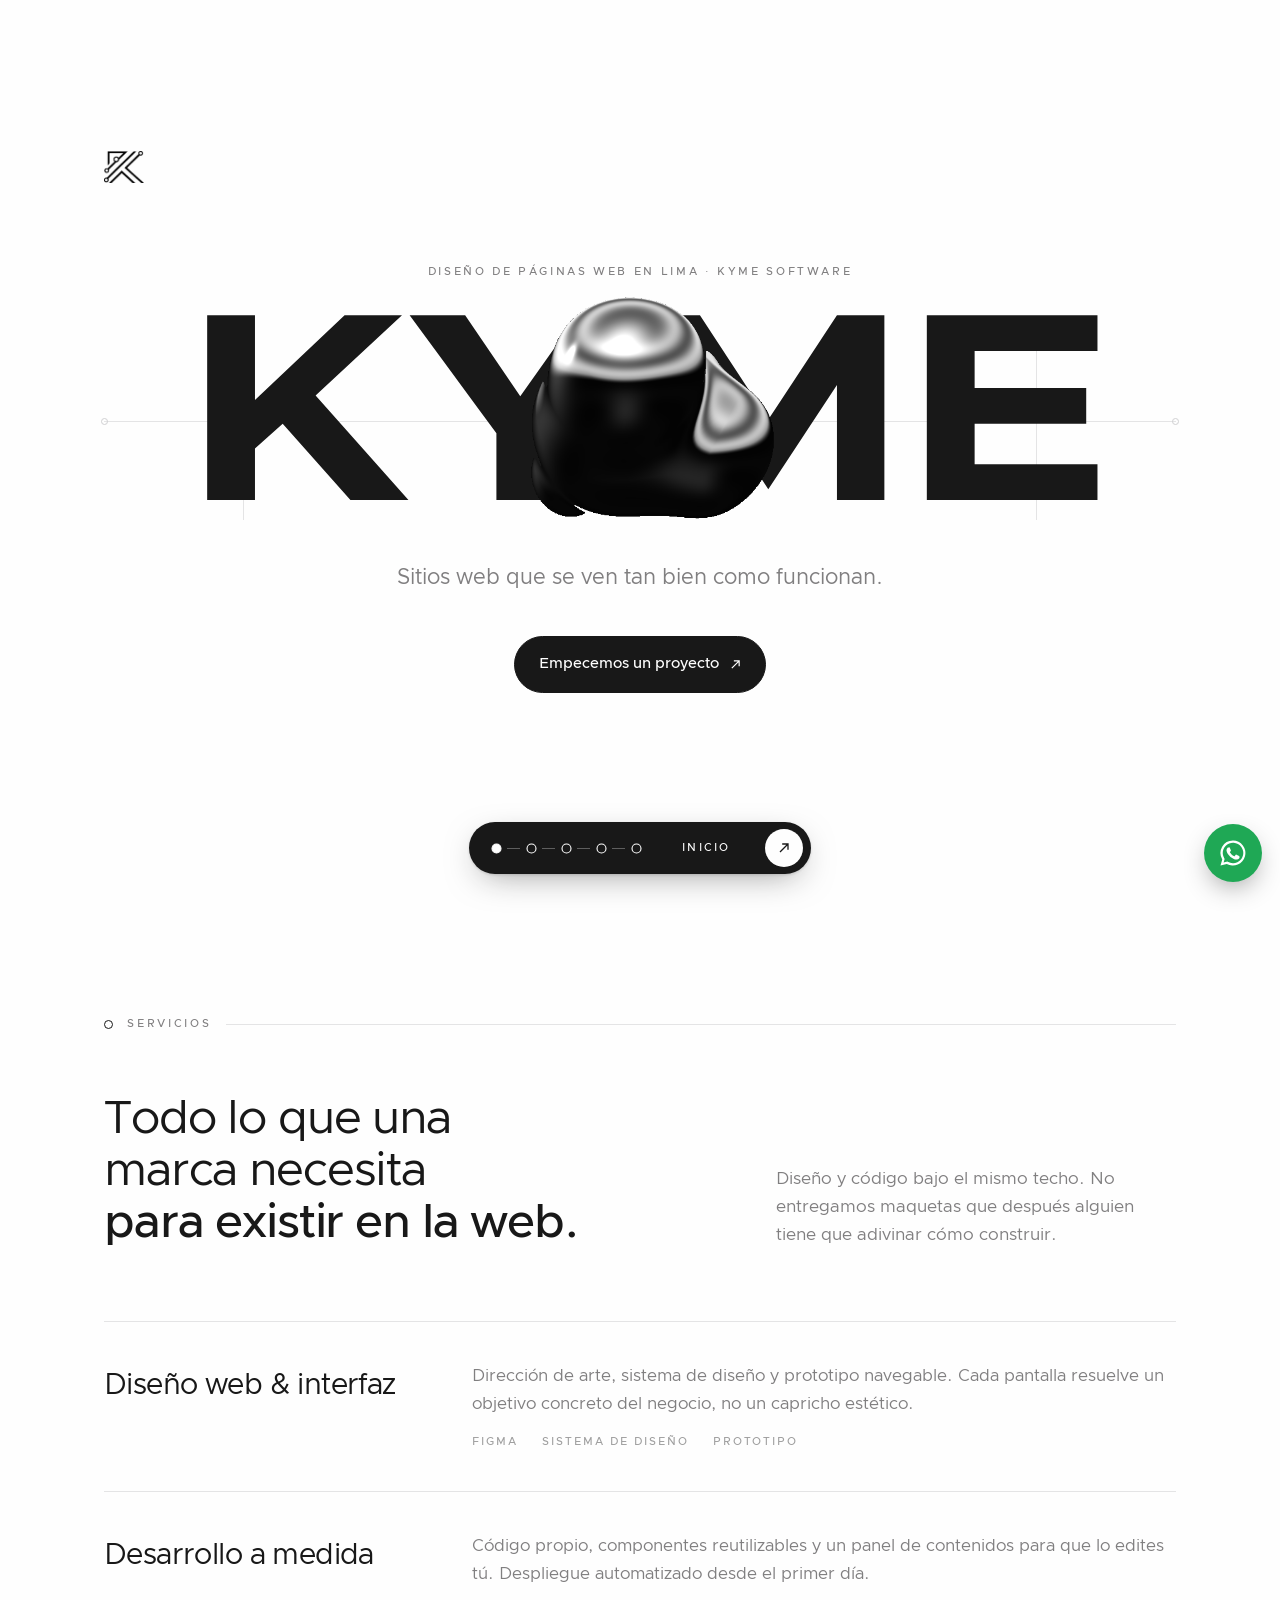
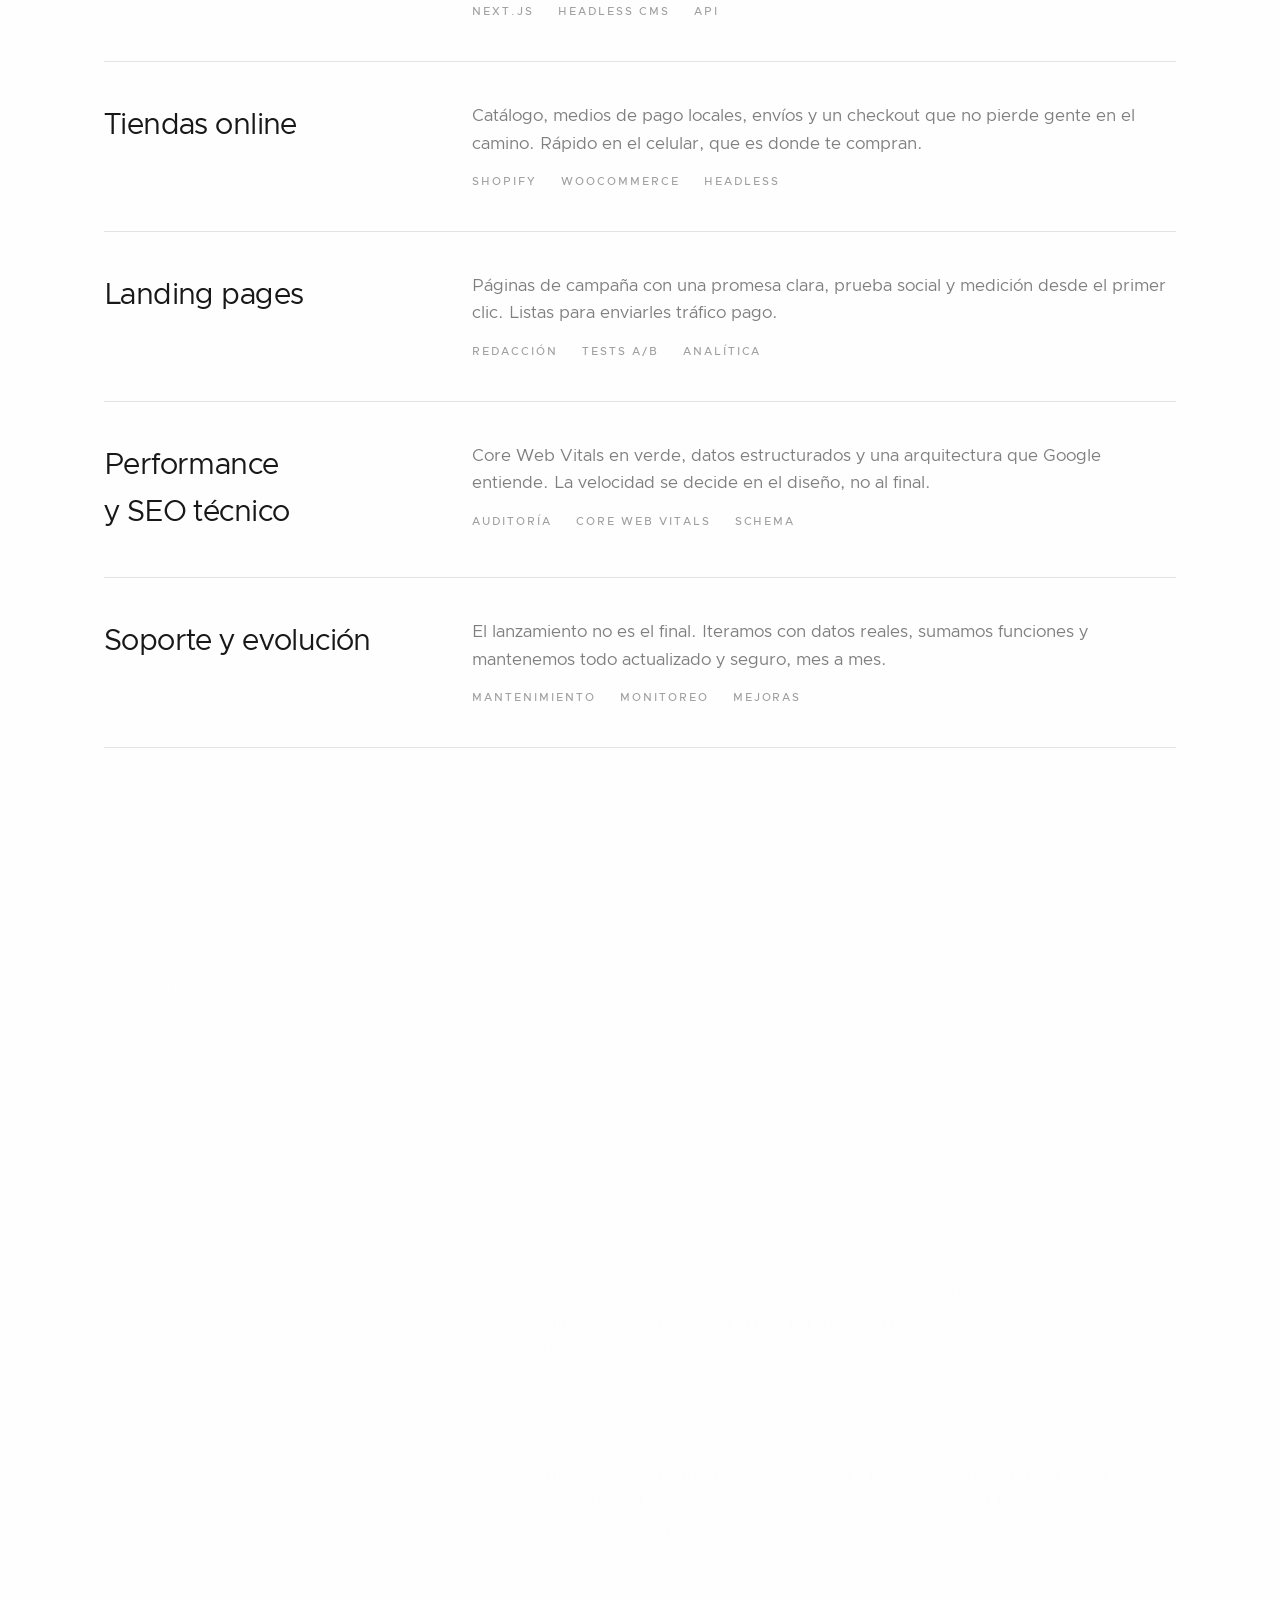
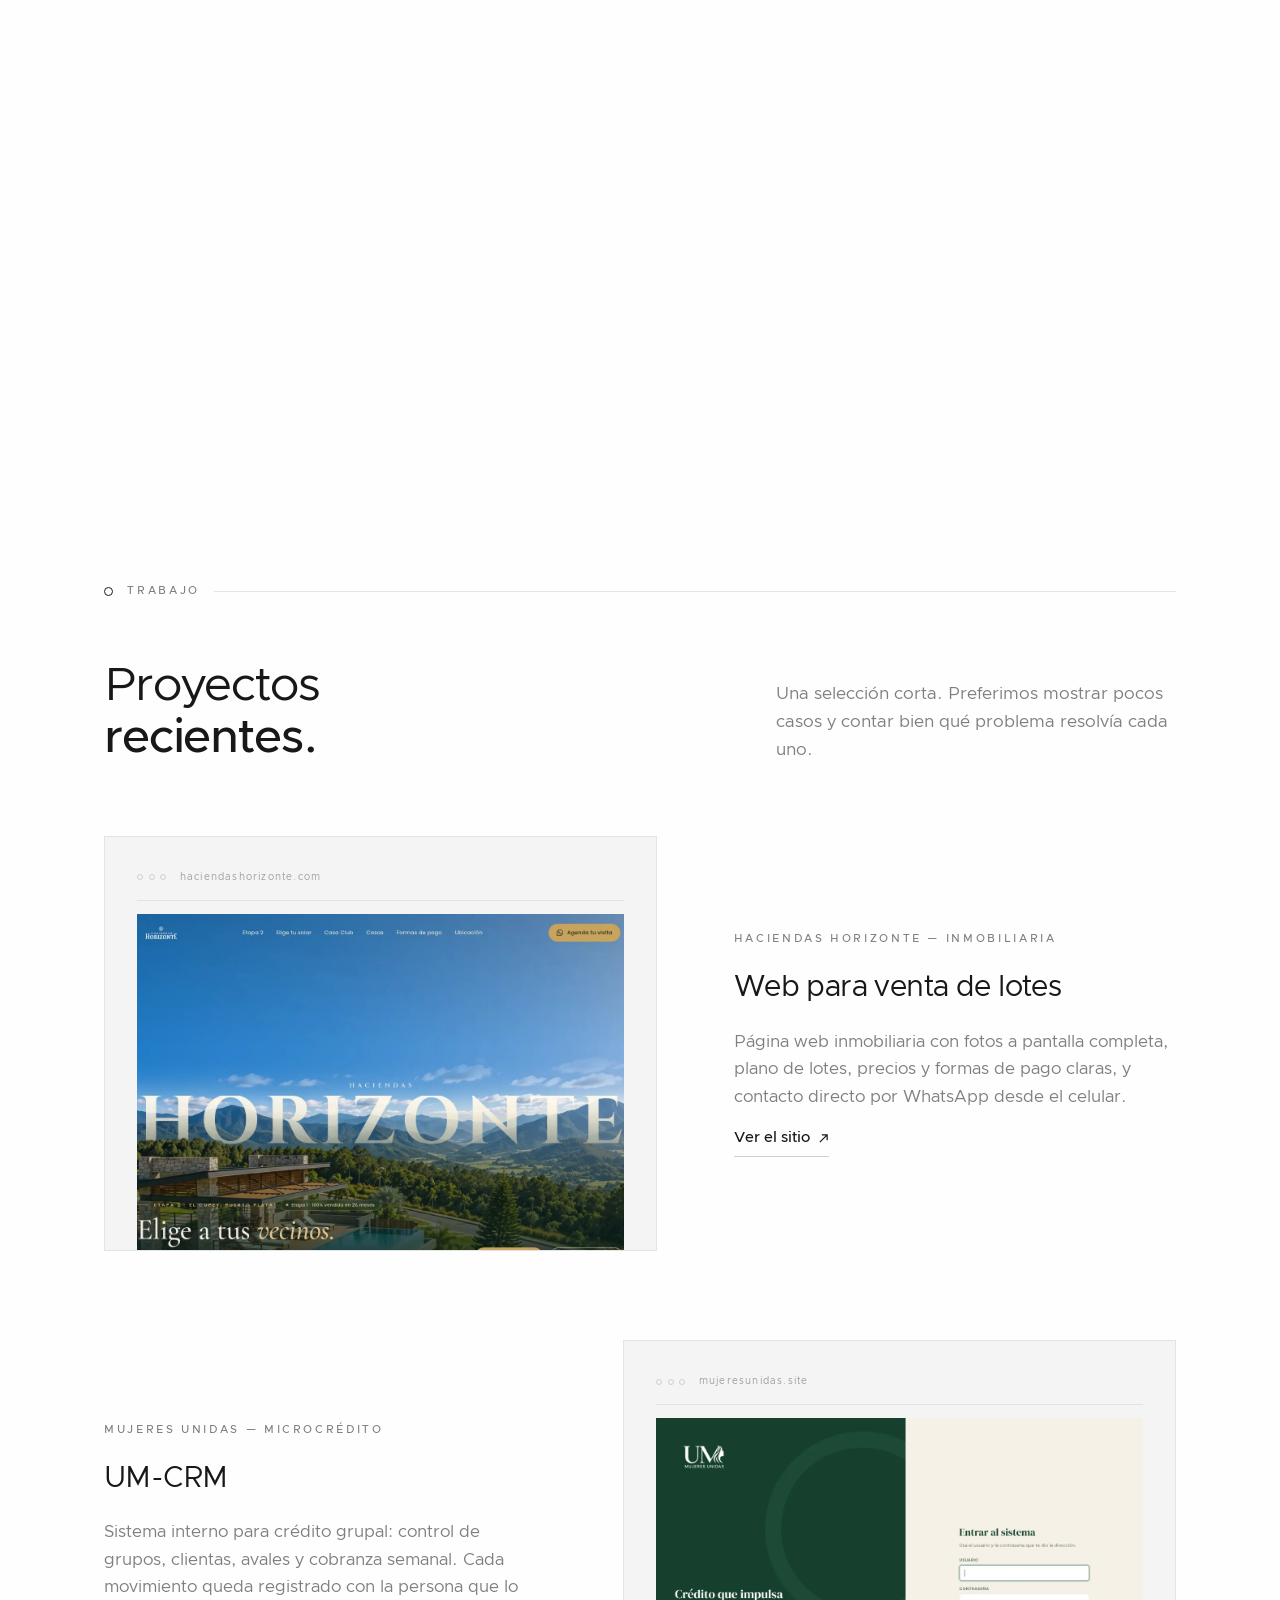
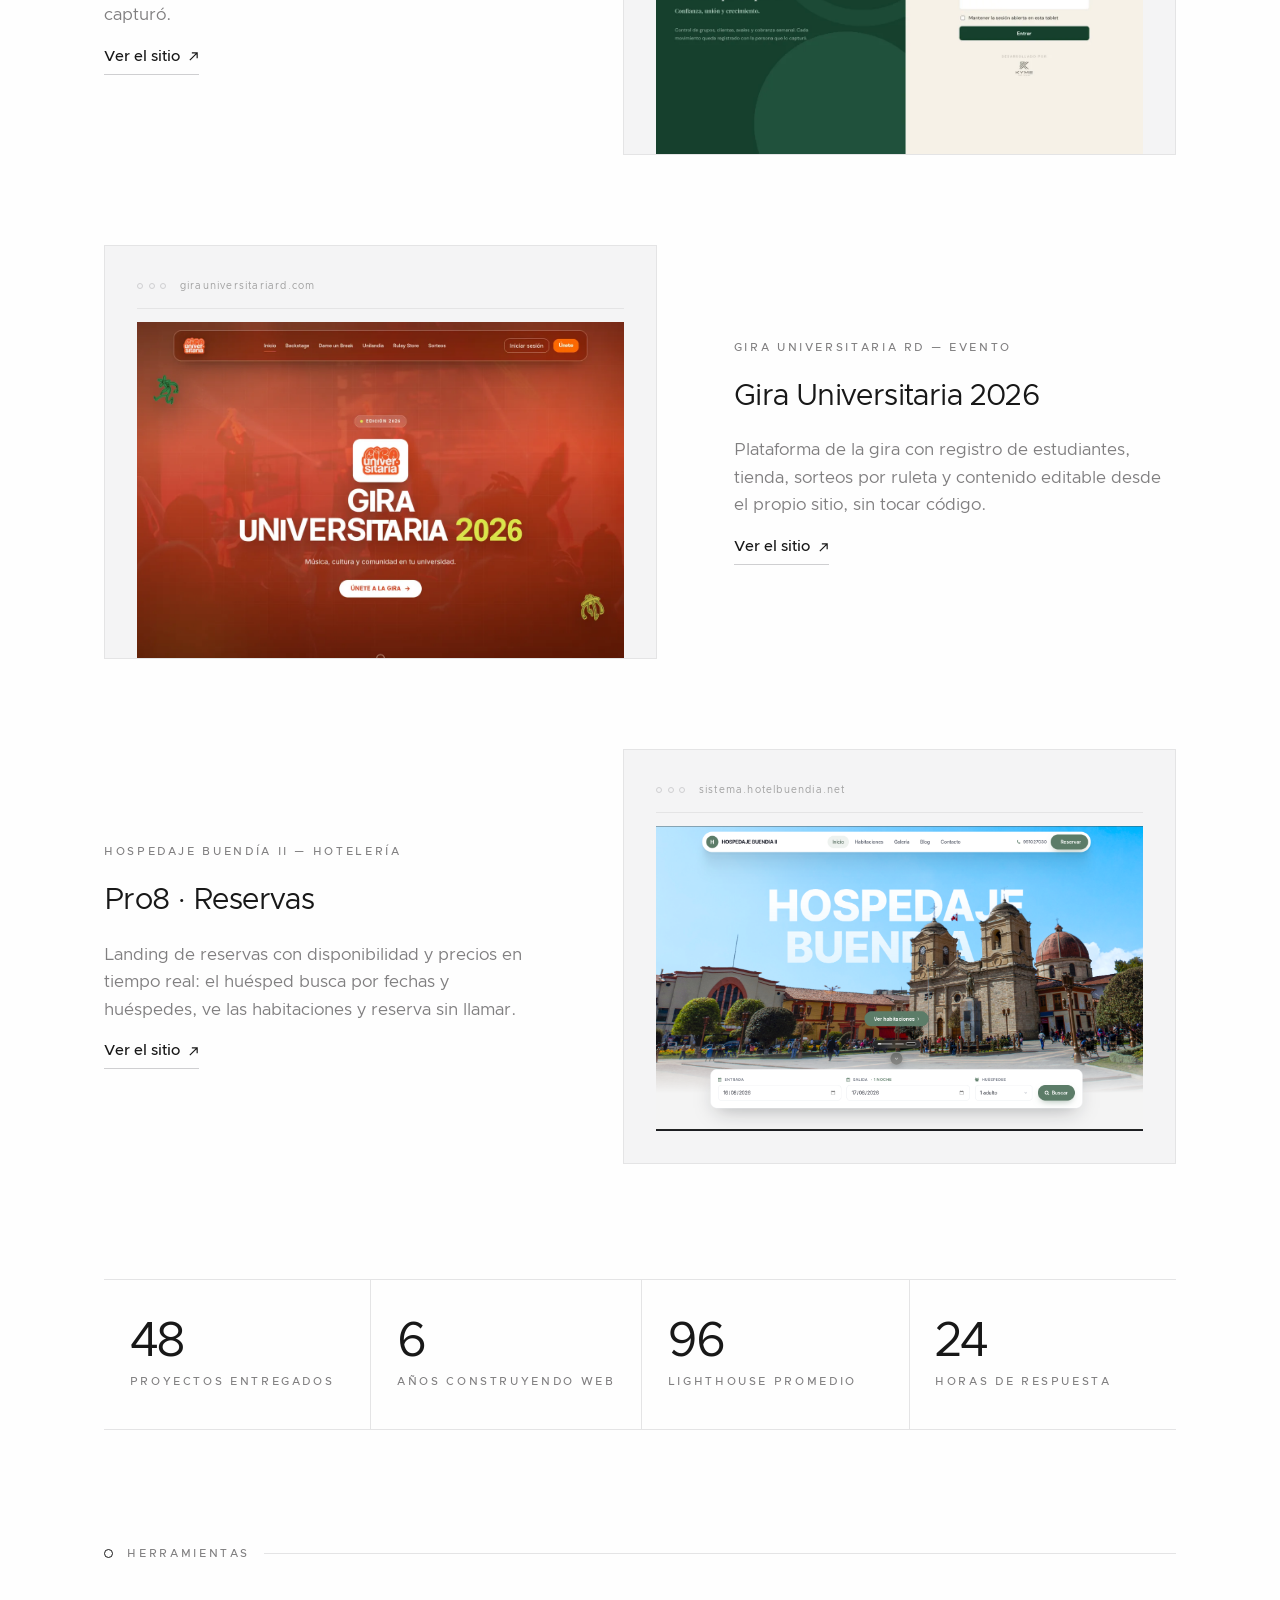
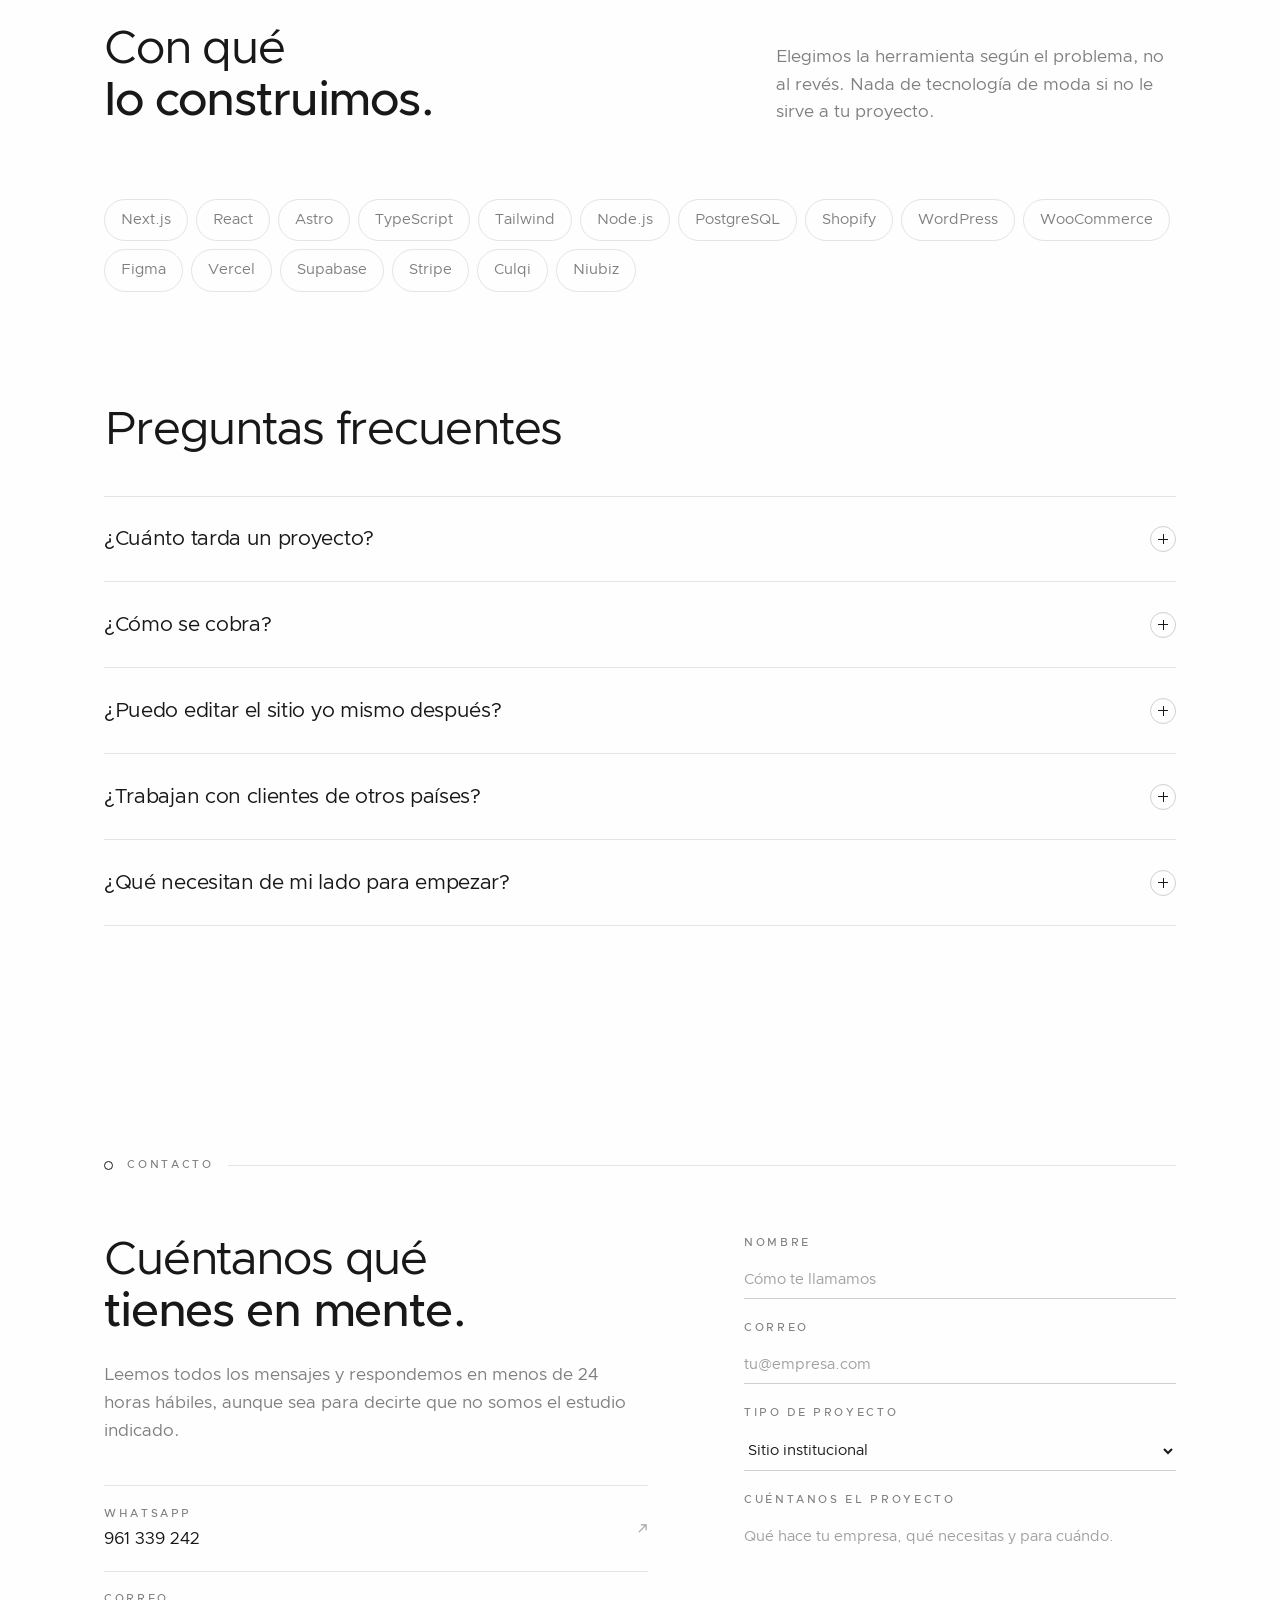
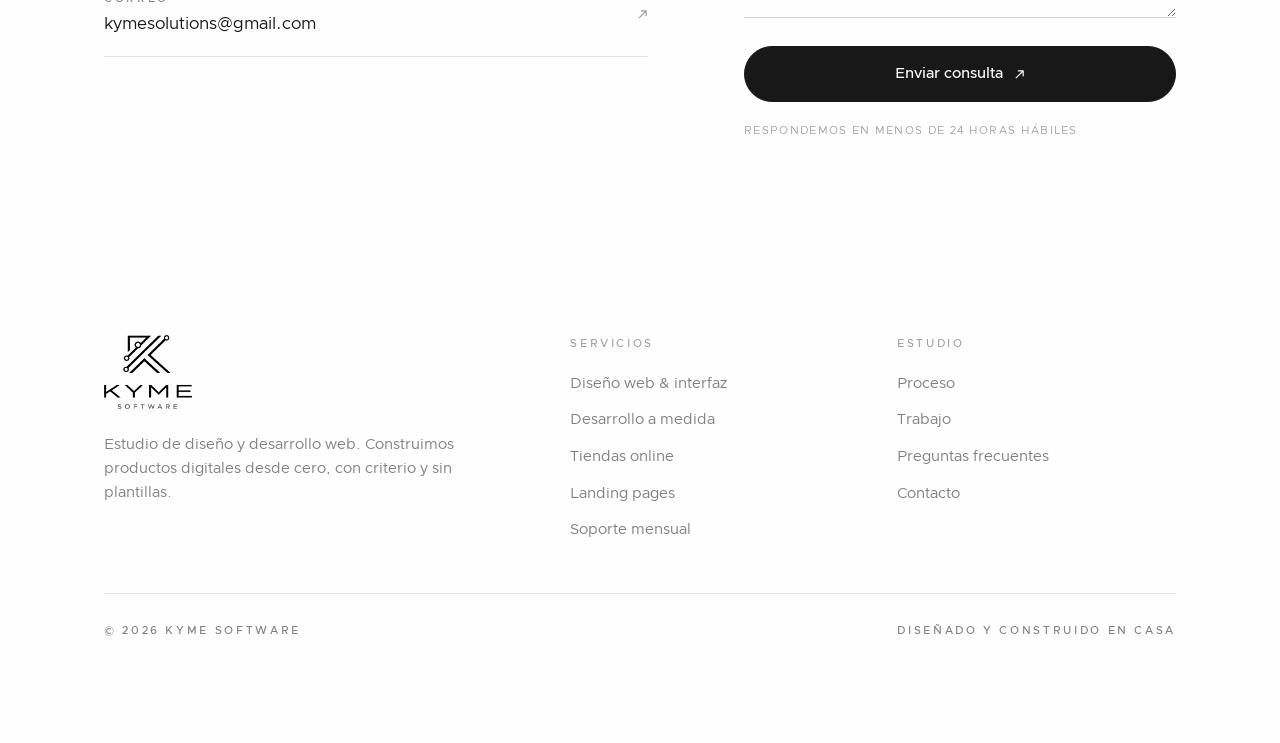
==== commit d7cf99cb: "SEO: H1 con palabra clave, caso Haciendas Horizonte, FAQ y redes en datos estructurados Co-Authored-" ====
--- a/index.html
+++ b/index.html
@@ -942,17 +942,19 @@
   "image": "https://kymesolutions.dpdns.org/brand/og-image.png",
   "email": "kymesolutions@gmail.com",
   "telephone": "+51961339242",
-  "description": "Estudio de diseño y desarrollo web. Sitios, tiendas online y aplicaciones a medida.",
+  "description": "Diseño de páginas web en Lima: landing pages, webs para inmobiliarias, abogados y negocios, tiendas online y sistemas a medida. Los Olivos, Lima.",
   "slogan": "Sitios web que se ven tan bien como funcionan.",
   "priceRange": "$$",
   "address": { "@type": "PostalAddress", "streetAddress": "Calle 7 Mz. C Lt. 32", "addressLocality": "Los Olivos", "addressRegion": "Lima", "postalCode": "15011", "addressCountry": "PE" },
   "areaServed": [
+    { "@type": "City", "name": "Lima" },
     { "@type": "Country", "name": "Perú" },
     { "@type": "Place",   "name": "Latinoamérica" },
     { "@type": "Country", "name": "España" }
   ],
   "knowsLanguage": "es",
-  "sameAs": [],
+  "sameAs": ["https://www.facebook.com/profile.php?id=61593620645270", "https://www.instagram.com/kymesoftware/"],
+  "contactPoint": { "@type": "ContactPoint", "telephone": "+51961339242", "contactType": "sales", "availableLanguage": "es" },
   "hasOfferCatalog": {
     "@type": "OfferCatalog",
     "name": "Servicios",
@@ -967,6 +969,54 @@
   }
 }
 </script>
+<script type="application/ld+json">
+{
+ "@context": "https://schema.org",
+ "@type": "FAQPage",
+ "mainEntity": [
+  {
+   "@type": "Question",
+   "name": "¿Cuánto tarda un proyecto?",
+   "acceptedAnswer": {
+    "@type": "Answer",
+    "text": "Una landing page toma entre 2 y 3 semanas. Un sitio institucional, de 4 a 6. Un e-commerce o una aplicación web, de 8 a 12 semanas según el alcance. En la etapa de descubrimiento cerramos un cronograma con fechas concretas y lo cumplimos."
+   }
+  },
+  {
+   "@type": "Question",
+   "name": "¿Cómo se cobra?",
+   "acceptedAnswer": {
+    "@type": "Answer",
+    "text": "Precio cerrado por proyecto, nunca por hora: sabes desde el principio cuánto vas a pagar. Se divide en tres pagos — 40 % al iniciar, 30 % al aprobar el diseño y 30 % al lanzar. El mantenimiento mensual es opcional y se cotiza aparte."
+   }
+  },
+  {
+   "@type": "Question",
+   "name": "¿Puedo editar el sitio yo mismo después?",
+   "acceptedAnswer": {
+    "@type": "Answer",
+    "text": "Sí. Todos nuestros sitios incluyen un panel de contenidos y una capacitación grabada de una hora para tu equipo. Puedes cambiar textos, imágenes, productos y publicar novedades sin escribir código ni llamarnos."
+   }
+  },
+  {
+   "@type": "Question",
+   "name": "¿Trabajan con clientes de otros países?",
+   "acceptedAnswer": {
+    "@type": "Answer",
+    "text": "Trabajamos 100 % en remoto con marcas de toda Latinoamérica y España. Nos organizamos con reuniones semanales en tu huso horario y un canal compartido para el día a día."
+   }
+  },
+  {
+   "@type": "Question",
+   "name": "¿Qué necesitan de mi lado para empezar?",
+   "acceptedAnswer": {
+    "@type": "Answer",
+    "text": "Media hora de charla y acceso a lo que ya tengas: logo, textos, fotos, analítica. Si falta material lo resolvemos nosotros — trabajamos con redacción y fotografía de producto cuando el proyecto lo pide."
+   }
+  }
+ ]
+}
+</script>
 </head>
 <body>
 <script>document.documentElement.classList.add("js");</script>
@@ -996,7 +1046,7 @@
       </a>
 
       <div class="hero-center">
-        <span class="label hero-eyebrow">Estudio de diseño y desarrollo web · Perú</span>
+        <h1 class="label hero-eyebrow">Diseño de páginas web en Lima · Kyme Software</h1>
 
         <div class="hero-piece">
           <div class="hero-deco" aria-hidden="true">
@@ -1004,7 +1054,7 @@
             <span class="dv dv--l"></span>
             <span class="dv dv--r"></span>
           </div>
-          <h1 class="megatype">KYME</h1>
+          <p class="megatype" aria-hidden="true">KYME</p>
           <div class="hero-stage" id="stage">
             <canvas id="gl" aria-hidden="true"></canvas>
           </div>
@@ -1148,6 +1198,23 @@
       </div>
 
       <div class="works">
+
+        <article class="work reveal">
+          <div class="shot shot--photo">
+            <div class="chrome" aria-hidden="true"><b></b><b></b><b></b><span>haciendashorizonte.com</span></div>
+            <img class="shot-img" src="work/haciendas.webp" width="1200" height="900" loading="lazy" decoding="async"
+                 alt="Página web de la inmobiliaria Haciendas Horizonte con foto aérea del proyecto y botón de WhatsApp.">
+          </div>
+          <div class="work-body">
+            <span class="label">Haciendas Horizonte — Inmobiliaria</span>
+            <h3>Web para venta de lotes</h3>
+            <p>Página web inmobiliaria con fotos a pantalla completa, plano de lotes, precios y formas de pago claras, y contacto directo por WhatsApp desde el celular.</p>
+            <a class="work-link" href="https://haciendashorizonte.com/" target="_blank" rel="noopener">
+              Ver el sitio
+              <svg viewBox="0 0 12 12" fill="none" aria-hidden="true"><path d="M2 10 L10 2 M4.2 2H10v5.8" stroke="currentColor" stroke-width="1.3"/></svg>
+            </a>
+          </div>
+        </article>
 
         <article class="work reveal">
           <div class="shot shot--photo">
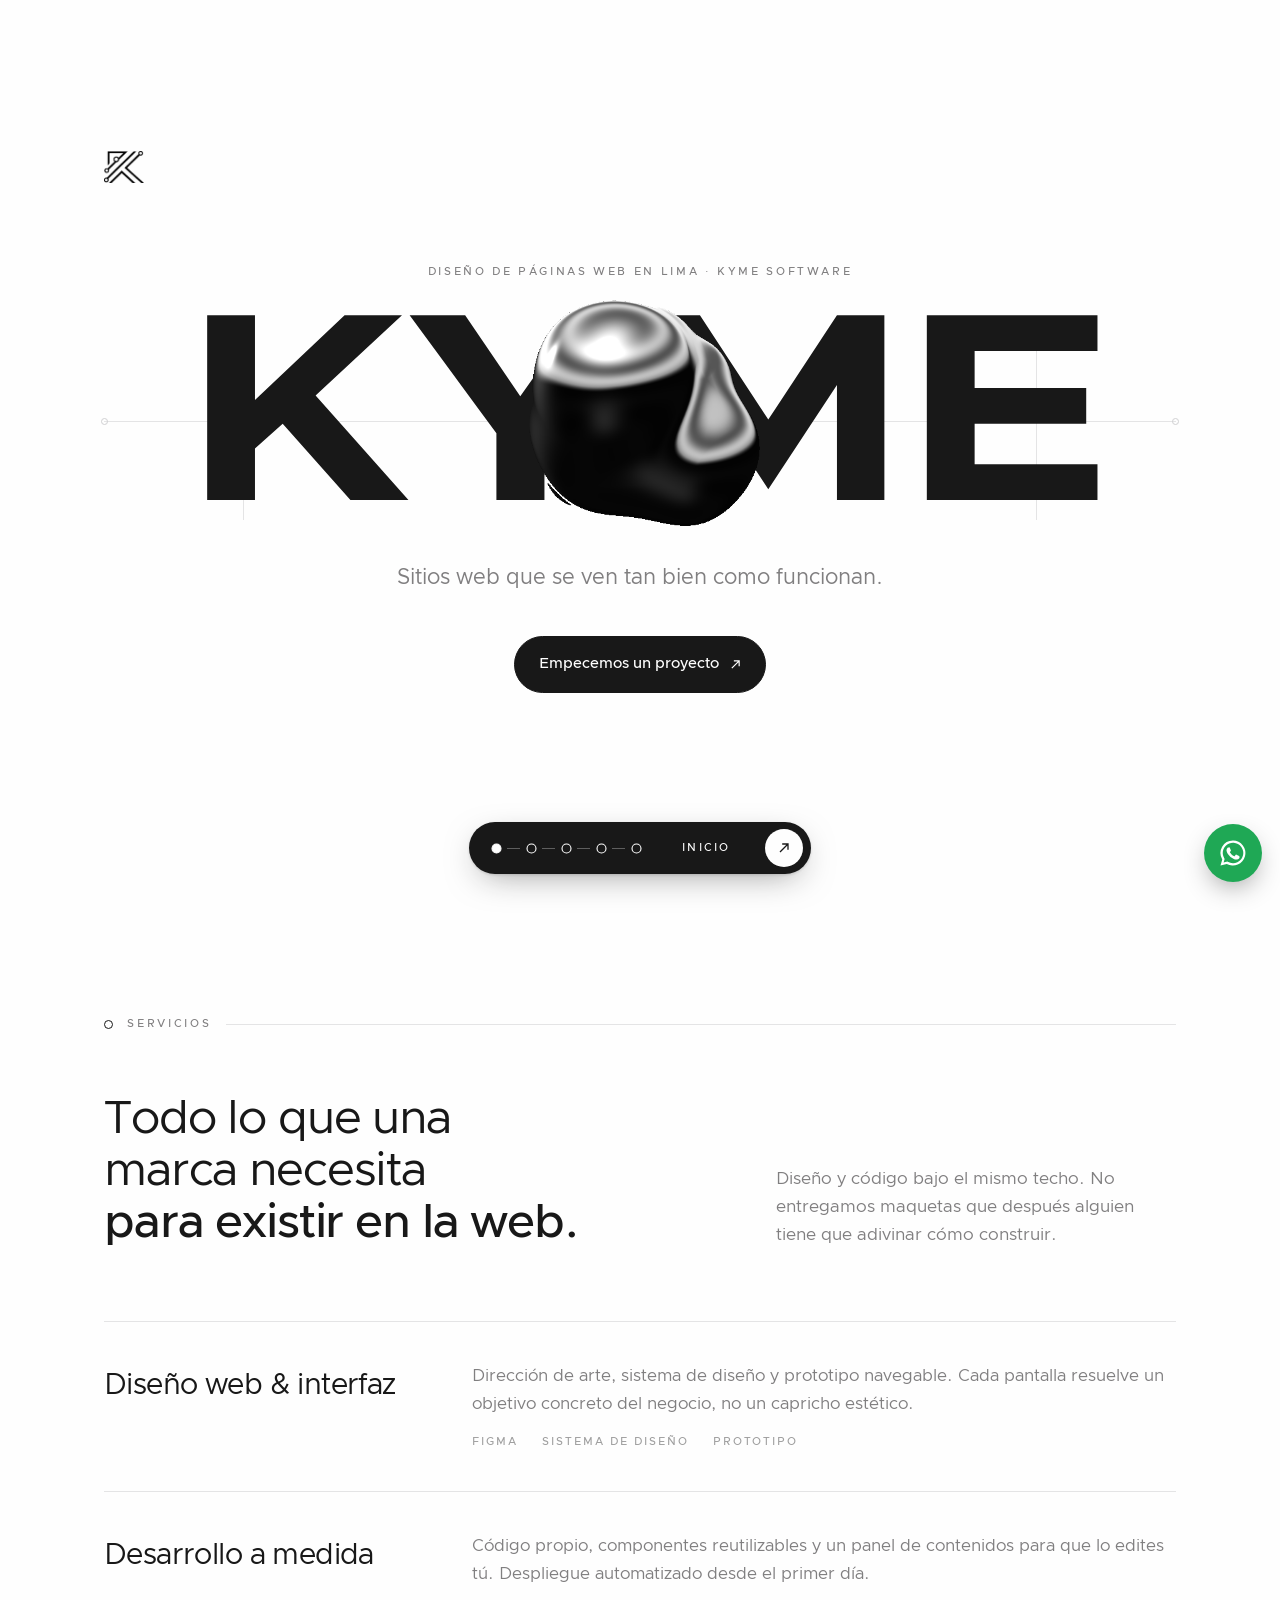
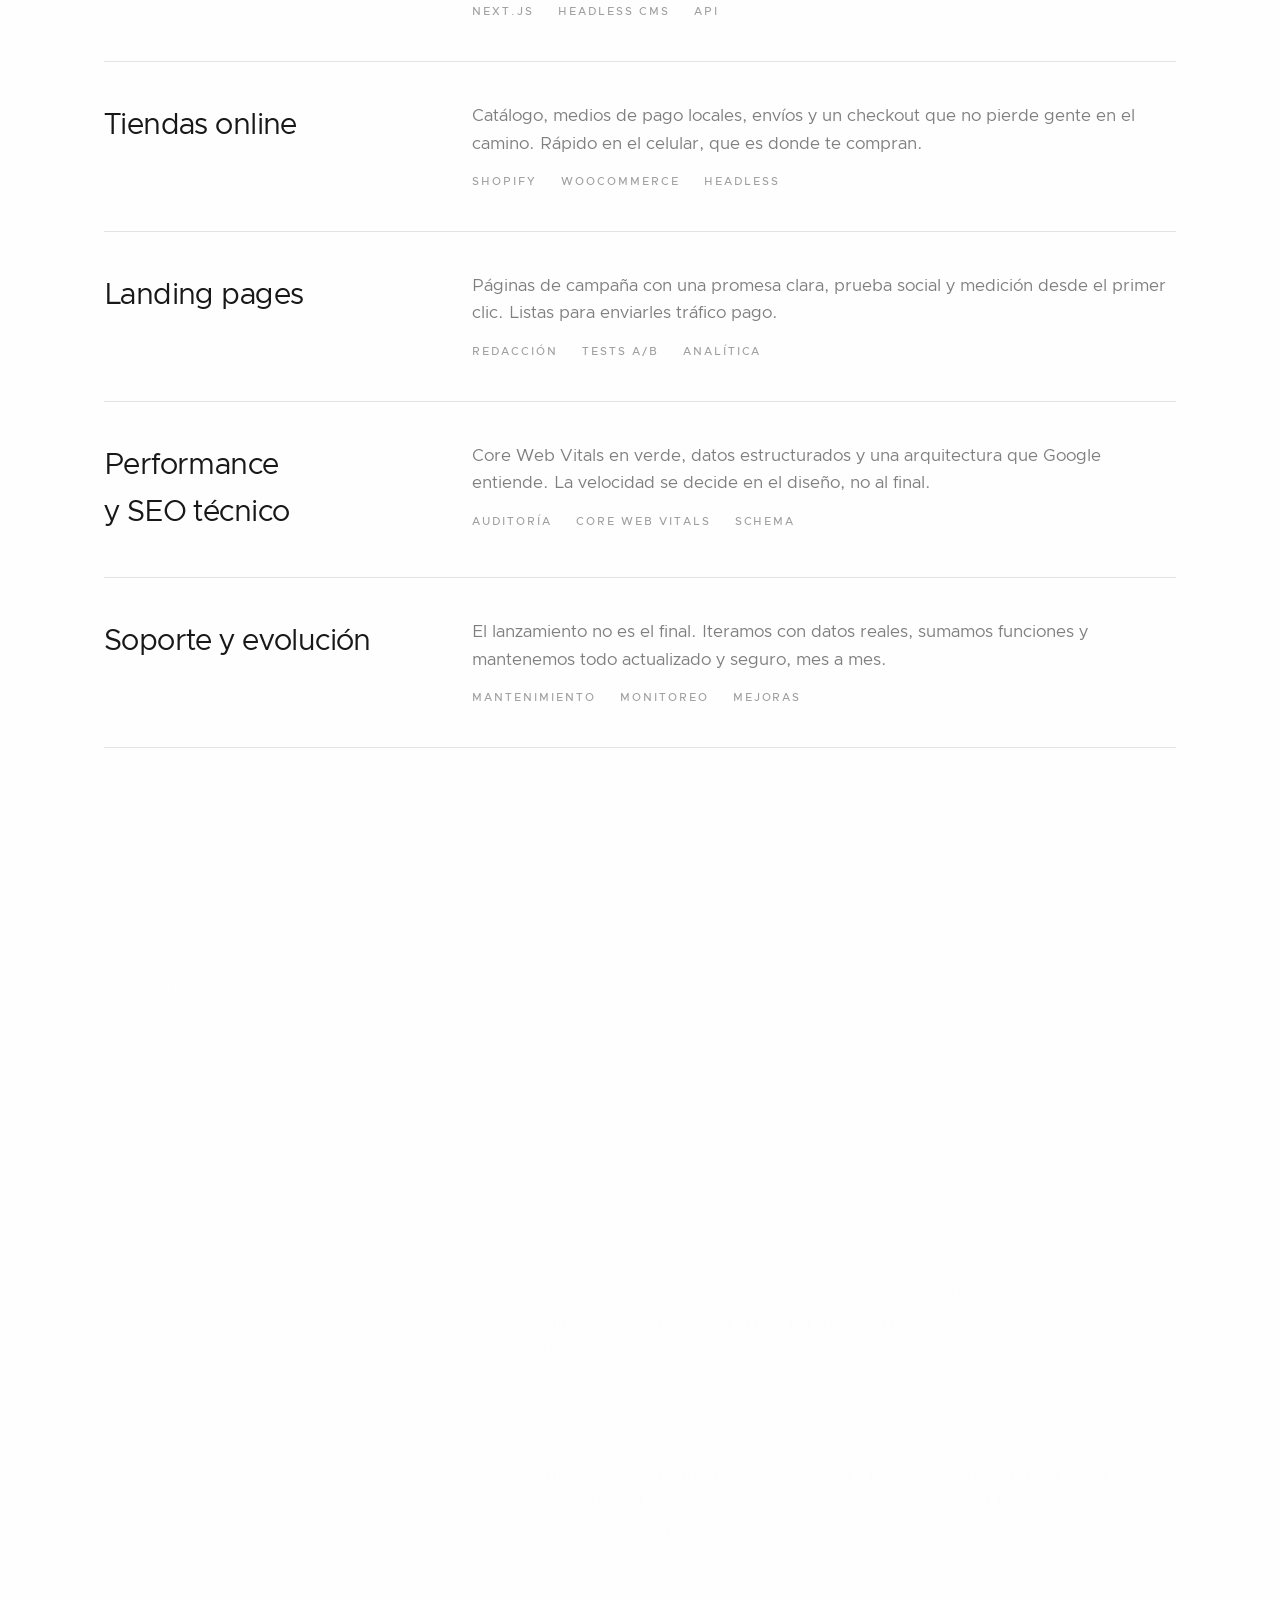
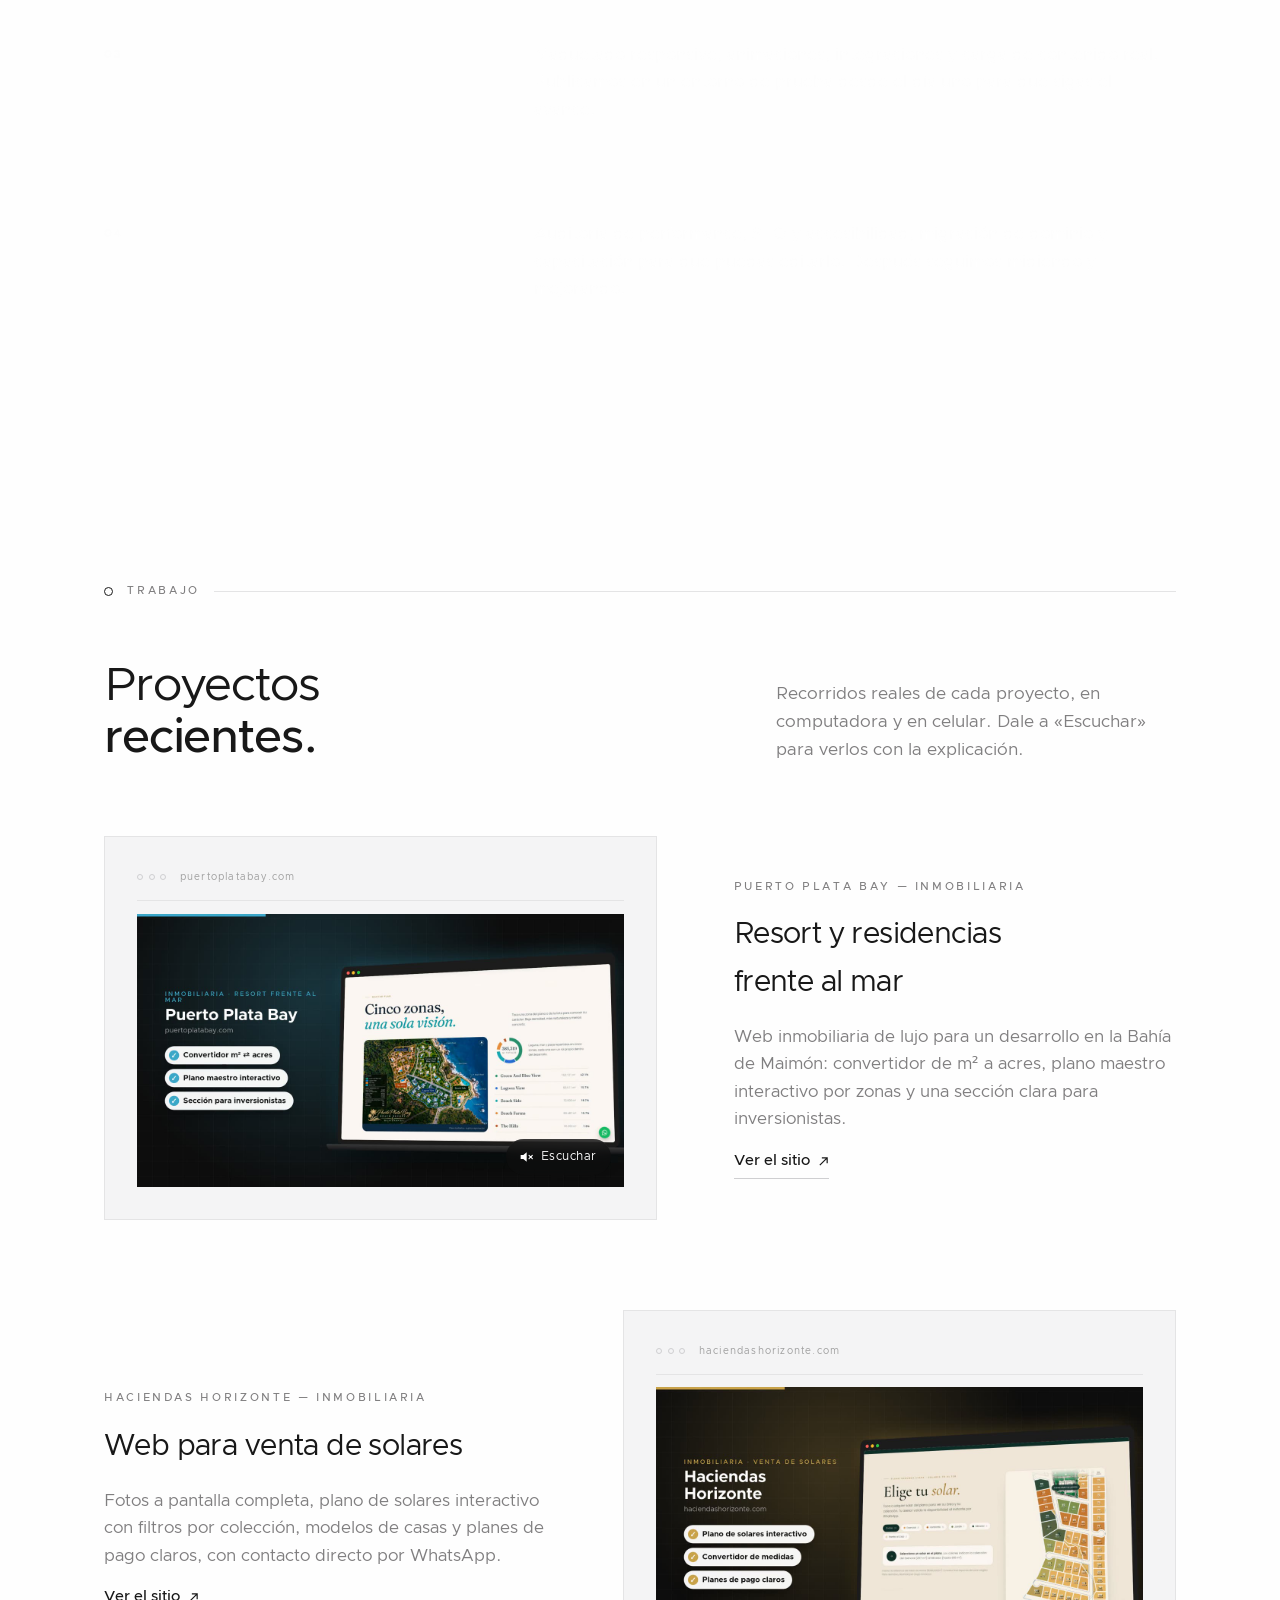
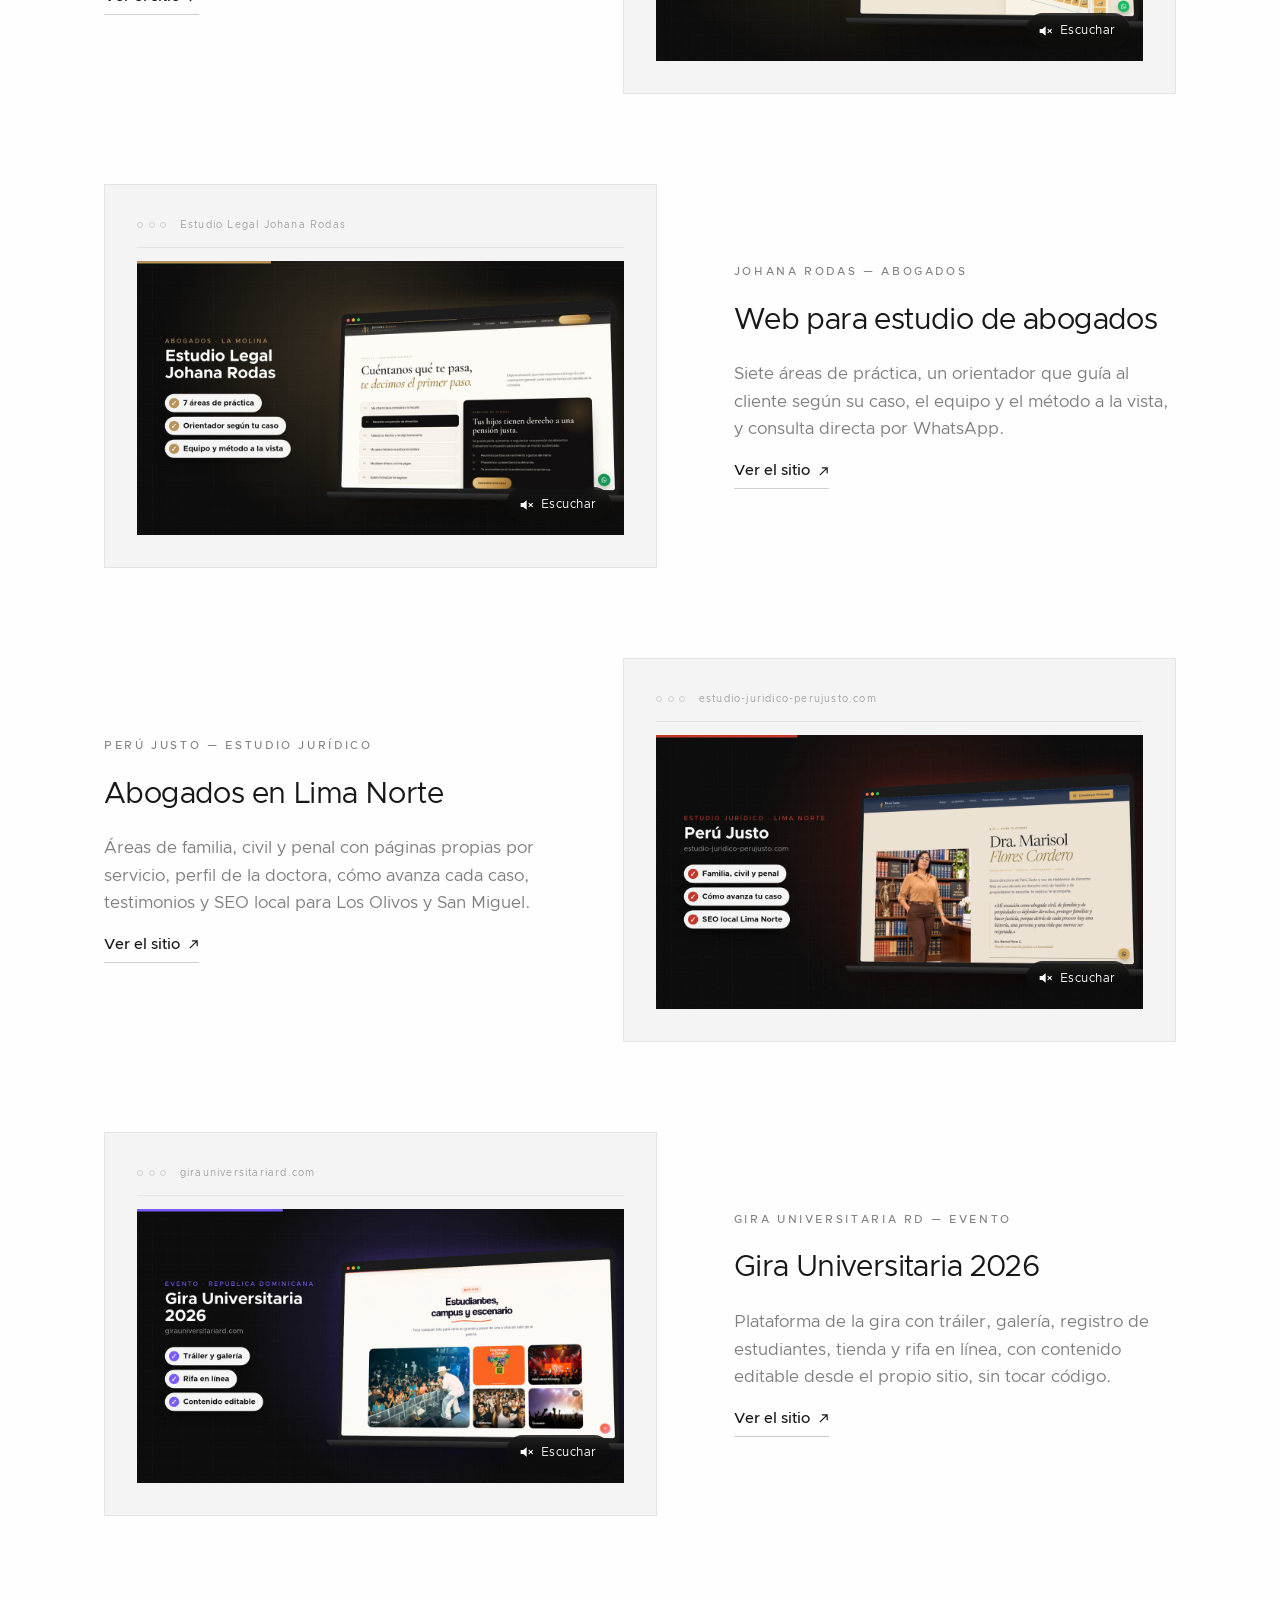
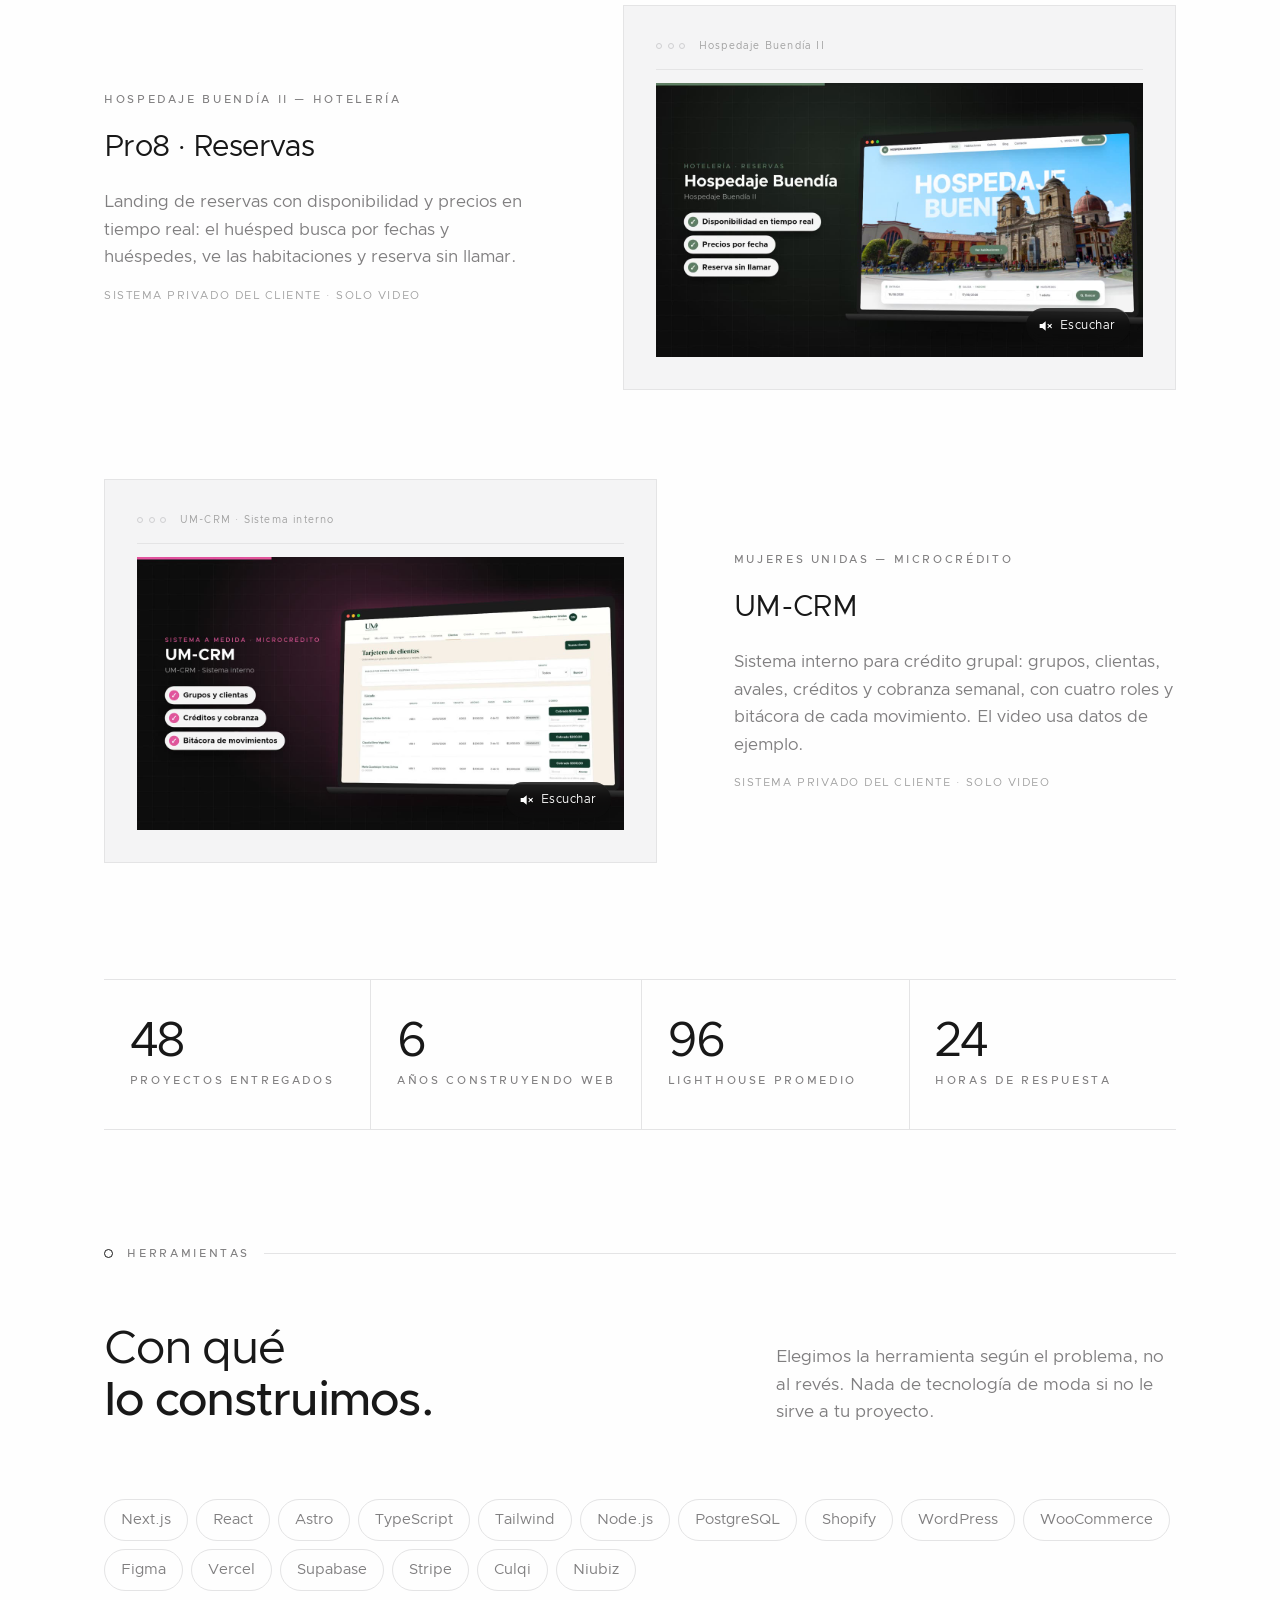
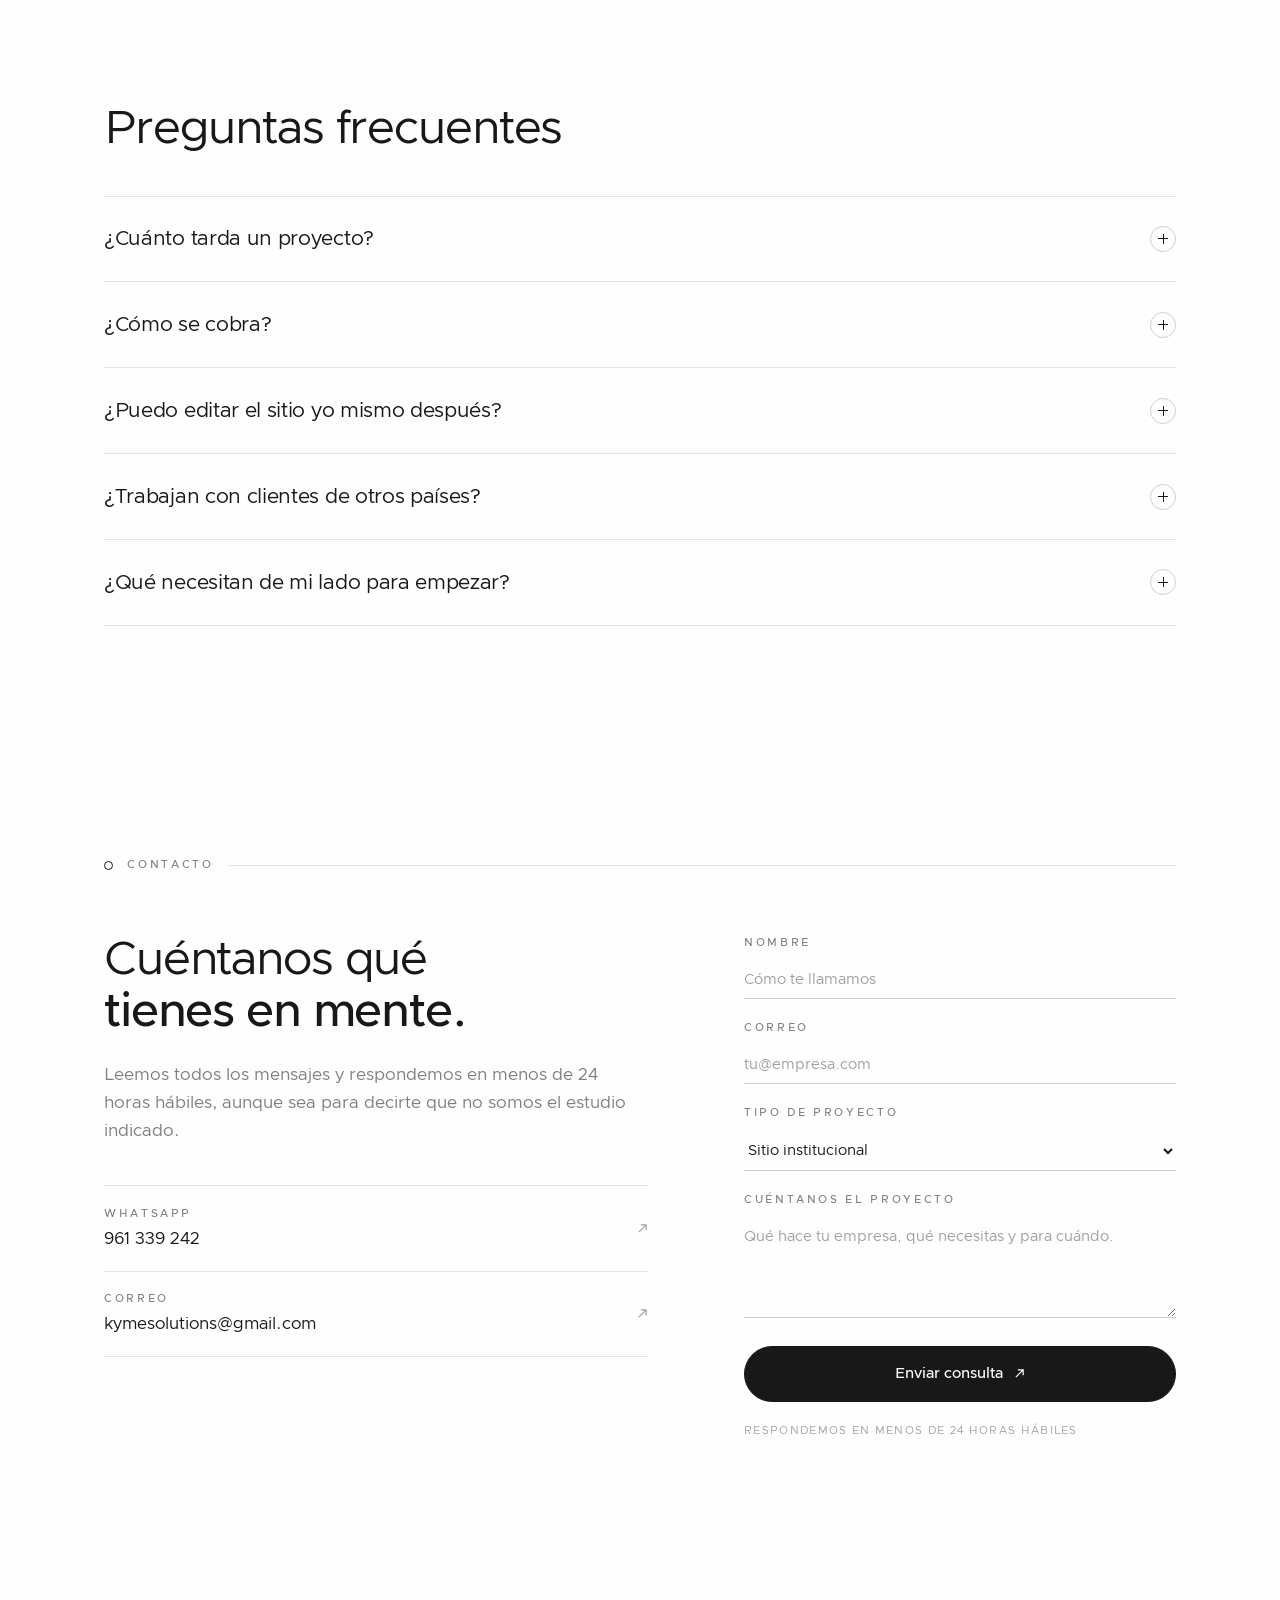
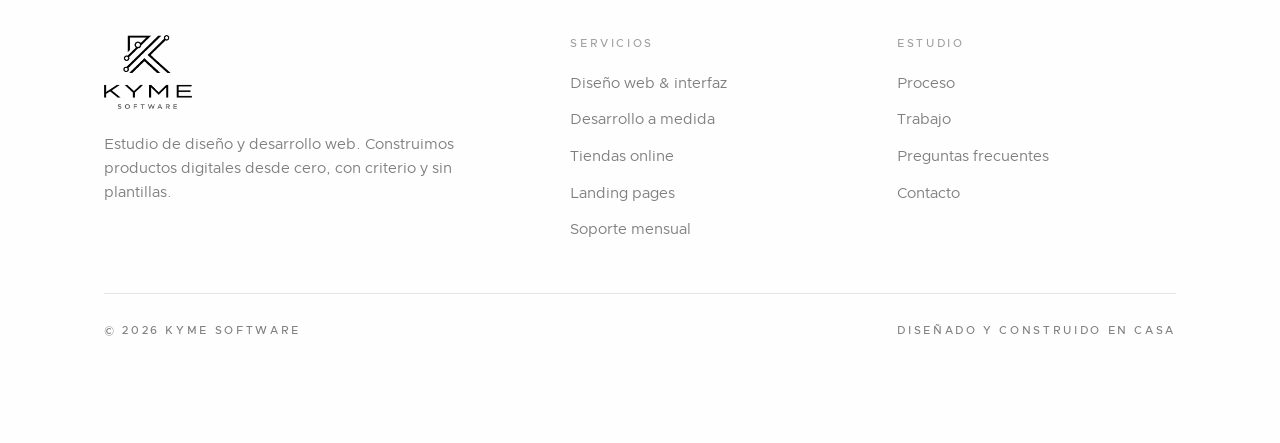
==== commit 80dd2dc1: "Portafolio: videos con voz de 7 proyectos (inmobiliarias, abogados, evento, hotel y CRM) Co-Authored" ====
--- a/index.html
+++ b/index.html
@@ -682,6 +682,25 @@
   .shot-img{ transition: none; }
   .work:hover .shot-img{ transform: none; }
 }
+
+/* Variante con video del recorrido */
+.shot--video{ aspect-ratio: auto; }
+.vid-wrap{ position: relative; aspect-ratio: 16 / 9; background: #111; overflow: hidden; }
+.shot-video{ width: 100%; height: 100%; display: block; object-fit: cover; }
+.snd{
+  position: absolute; right: .8rem; bottom: .8rem;
+  display: inline-flex; align-items: center; gap: .45rem;
+  padding: .5rem .9rem .5rem .7rem; border: 0; border-radius: 999px;
+  background: rgba(15,15,15,.72); color: #fff; font: inherit; font-size: 12px; letter-spacing: .04em;
+  backdrop-filter: blur(6px); -webkit-backdrop-filter: blur(6px); cursor: pointer;
+  transition: background .3s var(--ease), transform .3s var(--ease);
+}
+.snd:hover{ background: rgba(15,15,15,.9); transform: translateY(-1px); }
+.snd svg{ width: 16px; height: 16px; }
+.snd .on{ display: none; }
+.snd[aria-pressed="true"] .on{ display: inline; }
+.snd[aria-pressed="true"] .off{ display: none; }
+.work-private{ font-size: var(--t-label); letter-spacing: .14em; text-transform: uppercase; color: var(--grey-2); }
 
 .skel{ display: grid; gap: .55rem; }
 .skel i{ display: block; height: 8px; background: var(--rule); border-radius: 1px; }
@@ -1192,23 +1211,51 @@
       <div class="head">
         <h2 class="h2 reveal">Proyectos<br><b>recientes.</b></h2>
         <p class="lead reveal" style="--d:100ms">
-          Una selección corta. Preferimos mostrar pocos casos y contar
-          bien qué problema resolvía cada uno.
+          Recorridos reales de cada proyecto, en computadora y en celular.
+          Dale a «Escuchar» para verlos con la explicación.
         </p>
       </div>
 
       <div class="works">
-
         <article class="work reveal">
-          <div class="shot shot--photo">
+          <div class="shot shot--photo shot--video">
+            <div class="chrome" aria-hidden="true"><b></b><b></b><b></b><span>puertoplatabay.com</span></div>
+            <div class="vid-wrap">
+              <video class="shot-video" src="work/video/ppb.mp4" poster="work/video/ppb.jpg" width="1280" height="720"
+                     muted loop playsinline preload="none" aria-label="Video del proyecto Resort y residencias frente al mar: recorrido de la web."></video>
+              <button class="snd" type="button" aria-pressed="false">
+                <svg viewBox="0 0 24 24" aria-hidden="true"><path d="M4 9v6h4l5 4V5L8 9H4z" fill="currentColor"/><path class="on" d="M16 8.5a5 5 0 0 1 0 7M18.5 6a8.5 8.5 0 0 1 0 12" stroke="currentColor" stroke-width="1.6" fill="none" stroke-linecap="round"/><path class="off" d="M16.5 9.5l5 5m0-5l-5 5" stroke="currentColor" stroke-width="1.6" stroke-linecap="round"/></svg>
+                <span>Escuchar</span>
+              </button>
+            </div>
+          </div>
+          <div class="work-body">
+            <span class="label">Puerto Plata Bay — Inmobiliaria</span>
+            <h3>Resort y residencias frente al mar</h3>
+            <p>Web inmobiliaria de lujo para un desarrollo en la Bahía de Maimón: convertidor de m² a acres, plano maestro interactivo por zonas y una sección clara para inversionistas.</p>
+            <a class="work-link" href="https://puertoplatabay.com/" target="_blank" rel="noopener">
+              Ver el sitio
+              <svg viewBox="0 0 12 12" fill="none" aria-hidden="true"><path d="M2 10 L10 2 M4.2 2H10v5.8" stroke="currentColor" stroke-width="1.3"/></svg>
+            </a>
+          </div>
+        </article>
+
+        <article class="work reveal">
+          <div class="shot shot--photo shot--video">
             <div class="chrome" aria-hidden="true"><b></b><b></b><b></b><span>haciendashorizonte.com</span></div>
-            <img class="shot-img" src="work/haciendas.webp" width="1200" height="900" loading="lazy" decoding="async"
-                 alt="Página web de la inmobiliaria Haciendas Horizonte con foto aérea del proyecto y botón de WhatsApp.">
+            <div class="vid-wrap">
+              <video class="shot-video" src="work/video/hh.mp4" poster="work/video/hh.jpg" width="1280" height="720"
+                     muted loop playsinline preload="none" aria-label="Video del proyecto Web para venta de solares: recorrido de la web."></video>
+              <button class="snd" type="button" aria-pressed="false">
+                <svg viewBox="0 0 24 24" aria-hidden="true"><path d="M4 9v6h4l5 4V5L8 9H4z" fill="currentColor"/><path class="on" d="M16 8.5a5 5 0 0 1 0 7M18.5 6a8.5 8.5 0 0 1 0 12" stroke="currentColor" stroke-width="1.6" fill="none" stroke-linecap="round"/><path class="off" d="M16.5 9.5l5 5m0-5l-5 5" stroke="currentColor" stroke-width="1.6" stroke-linecap="round"/></svg>
+                <span>Escuchar</span>
+              </button>
+            </div>
           </div>
           <div class="work-body">
             <span class="label">Haciendas Horizonte — Inmobiliaria</span>
-            <h3>Web para venta de lotes</h3>
-            <p>Página web inmobiliaria con fotos a pantalla completa, plano de lotes, precios y formas de pago claras, y contacto directo por WhatsApp desde el celular.</p>
+            <h3>Web para venta de solares</h3>
+            <p>Fotos a pantalla completa, plano de solares interactivo con filtros por colección, modelos de casas y planes de pago claros, con contacto directo por WhatsApp.</p>
             <a class="work-link" href="https://haciendashorizonte.com/" target="_blank" rel="noopener">
               Ver el sitio
               <svg viewBox="0 0 12 12" fill="none" aria-hidden="true"><path d="M2 10 L10 2 M4.2 2H10v5.8" stroke="currentColor" stroke-width="1.3"/></svg>
@@ -1217,16 +1264,22 @@
         </article>
 
         <article class="work reveal">
-          <div class="shot shot--photo">
-            <div class="chrome" aria-hidden="true"><b></b><b></b><b></b><span>mujeresunidas.site</span></div>
-            <img class="shot-img" src="work/um-crm.webp" width="1200" height="900" loading="lazy" decoding="async"
-                 alt="Pantalla de acceso del sistema UM-CRM de Mujeres Unidas.">
+          <div class="shot shot--photo shot--video">
+            <div class="chrome" aria-hidden="true"><b></b><b></b><b></b><span>Estudio Legal Johana Rodas</span></div>
+            <div class="vid-wrap">
+              <video class="shot-video" src="work/video/jr.mp4" poster="work/video/jr.jpg" width="1280" height="720"
+                     muted loop playsinline preload="none" aria-label="Video del proyecto Web para estudio de abogados: recorrido de la web."></video>
+              <button class="snd" type="button" aria-pressed="false">
+                <svg viewBox="0 0 24 24" aria-hidden="true"><path d="M4 9v6h4l5 4V5L8 9H4z" fill="currentColor"/><path class="on" d="M16 8.5a5 5 0 0 1 0 7M18.5 6a8.5 8.5 0 0 1 0 12" stroke="currentColor" stroke-width="1.6" fill="none" stroke-linecap="round"/><path class="off" d="M16.5 9.5l5 5m0-5l-5 5" stroke="currentColor" stroke-width="1.6" stroke-linecap="round"/></svg>
+                <span>Escuchar</span>
+              </button>
+            </div>
           </div>
           <div class="work-body">
-            <span class="label">Mujeres Unidas — Microcrédito</span>
-            <h3>UM-CRM</h3>
-            <p>Sistema interno para crédito grupal: control de grupos, clientas, avales y cobranza semanal. Cada movimiento queda registrado con la persona que lo capturó.</p>
-            <a class="work-link" href="https://mujeresunidas.site/" target="_blank" rel="noopener">
+            <span class="label">Johana Rodas — Abogados</span>
+            <h3>Web para estudio de abogados</h3>
+            <p>Siete áreas de práctica, un orientador que guía al cliente según su caso, el equipo y el método a la vista, y consulta directa por WhatsApp.</p>
+            <a class="work-link" href="https://kymesolutions.dpdns.org/demos/johana-rodas/" target="_blank" rel="noopener">
               Ver el sitio
               <svg viewBox="0 0 12 12" fill="none" aria-hidden="true"><path d="M2 10 L10 2 M4.2 2H10v5.8" stroke="currentColor" stroke-width="1.3"/></svg>
             </a>
@@ -1234,15 +1287,44 @@
         </article>
 
         <article class="work reveal">
-          <div class="shot shot--photo">
+          <div class="shot shot--photo shot--video">
+            <div class="chrome" aria-hidden="true"><b></b><b></b><b></b><span>estudio-juridico-perujusto.com</span></div>
+            <div class="vid-wrap">
+              <video class="shot-video" src="work/video/pj.mp4" poster="work/video/pj.jpg" width="1280" height="720"
+                     muted loop playsinline preload="none" aria-label="Video del proyecto Abogados en Lima Norte: recorrido de la web."></video>
+              <button class="snd" type="button" aria-pressed="false">
+                <svg viewBox="0 0 24 24" aria-hidden="true"><path d="M4 9v6h4l5 4V5L8 9H4z" fill="currentColor"/><path class="on" d="M16 8.5a5 5 0 0 1 0 7M18.5 6a8.5 8.5 0 0 1 0 12" stroke="currentColor" stroke-width="1.6" fill="none" stroke-linecap="round"/><path class="off" d="M16.5 9.5l5 5m0-5l-5 5" stroke="currentColor" stroke-width="1.6" stroke-linecap="round"/></svg>
+                <span>Escuchar</span>
+              </button>
+            </div>
+          </div>
+          <div class="work-body">
+            <span class="label">Perú Justo — Estudio jurídico</span>
+            <h3>Abogados en Lima Norte</h3>
+            <p>Áreas de familia, civil y penal con páginas propias por servicio, perfil de la doctora, cómo avanza cada caso, testimonios y SEO local para Los Olivos y San Miguel.</p>
+            <a class="work-link" href="https://estudio-juridico-perujusto.com/" target="_blank" rel="noopener">
+              Ver el sitio
+              <svg viewBox="0 0 12 12" fill="none" aria-hidden="true"><path d="M2 10 L10 2 M4.2 2H10v5.8" stroke="currentColor" stroke-width="1.3"/></svg>
+            </a>
+          </div>
+        </article>
+
+        <article class="work reveal">
+          <div class="shot shot--photo shot--video">
             <div class="chrome" aria-hidden="true"><b></b><b></b><b></b><span>girauniversitariard.com</span></div>
-            <img class="shot-img" src="work/gira.webp" width="1200" height="900" loading="lazy" decoding="async"
-                 alt="Portada del sitio de Gira Universitaria 2026.">
+            <div class="vid-wrap">
+              <video class="shot-video" src="work/video/gira.mp4" poster="work/video/gira.jpg" width="1280" height="720"
+                     muted loop playsinline preload="none" aria-label="Video del proyecto Gira Universitaria 2026: recorrido de la web."></video>
+              <button class="snd" type="button" aria-pressed="false">
+                <svg viewBox="0 0 24 24" aria-hidden="true"><path d="M4 9v6h4l5 4V5L8 9H4z" fill="currentColor"/><path class="on" d="M16 8.5a5 5 0 0 1 0 7M18.5 6a8.5 8.5 0 0 1 0 12" stroke="currentColor" stroke-width="1.6" fill="none" stroke-linecap="round"/><path class="off" d="M16.5 9.5l5 5m0-5l-5 5" stroke="currentColor" stroke-width="1.6" stroke-linecap="round"/></svg>
+                <span>Escuchar</span>
+              </button>
+            </div>
           </div>
           <div class="work-body">
             <span class="label">Gira Universitaria RD — Evento</span>
             <h3>Gira Universitaria 2026</h3>
-            <p>Plataforma de la gira con registro de estudiantes, tienda, sorteos por ruleta y contenido editable desde el propio sitio, sin tocar código.</p>
+            <p>Plataforma de la gira con tráiler, galería, registro de estudiantes, tienda y rifa en línea, con contenido editable desde el propio sitio, sin tocar código.</p>
             <a class="work-link" href="https://girauniversitariard.com/" target="_blank" rel="noopener">
               Ver el sitio
               <svg viewBox="0 0 12 12" fill="none" aria-hidden="true"><path d="M2 10 L10 2 M4.2 2H10v5.8" stroke="currentColor" stroke-width="1.3"/></svg>
@@ -1251,22 +1333,44 @@
         </article>
 
         <article class="work reveal">
-          <div class="shot shot--photo">
-            <div class="chrome" aria-hidden="true"><b></b><b></b><b></b><span>sistema.hotelbuendia.net</span></div>
-            <img class="shot-img" src="work/buendia.png" width="1200" height="900" loading="lazy" decoding="async"
-                 alt="Portada de reservas de Hospedaje Buendía II con buscador de fechas.">
+          <div class="shot shot--photo shot--video">
+            <div class="chrome" aria-hidden="true"><b></b><b></b><b></b><span>Hospedaje Buendía II</span></div>
+            <div class="vid-wrap">
+              <video class="shot-video" src="work/video/buendia.mp4" poster="work/video/buendia.jpg" width="1280" height="720"
+                     muted loop playsinline preload="none" aria-label="Video del proyecto Pro8 · Reservas: recorrido de la web."></video>
+              <button class="snd" type="button" aria-pressed="false">
+                <svg viewBox="0 0 24 24" aria-hidden="true"><path d="M4 9v6h4l5 4V5L8 9H4z" fill="currentColor"/><path class="on" d="M16 8.5a5 5 0 0 1 0 7M18.5 6a8.5 8.5 0 0 1 0 12" stroke="currentColor" stroke-width="1.6" fill="none" stroke-linecap="round"/><path class="off" d="M16.5 9.5l5 5m0-5l-5 5" stroke="currentColor" stroke-width="1.6" stroke-linecap="round"/></svg>
+                <span>Escuchar</span>
+              </button>
+            </div>
           </div>
           <div class="work-body">
             <span class="label">Hospedaje Buendía II — Hotelería</span>
             <h3>Pro8 · Reservas</h3>
             <p>Landing de reservas con disponibilidad y precios en tiempo real: el huésped busca por fechas y huéspedes, ve las habitaciones y reserva sin llamar.</p>
-            <a class="work-link" href="https://sistema.hotelbuendia.net/" target="_blank" rel="noopener">
-              Ver el sitio
-              <svg viewBox="0 0 12 12" fill="none" aria-hidden="true"><path d="M2 10 L10 2 M4.2 2H10v5.8" stroke="currentColor" stroke-width="1.3"/></svg>
-            </a>
+            <span class="work-private">Sistema privado del cliente · solo video</span>
           </div>
         </article>
 
+        <article class="work reveal">
+          <div class="shot shot--photo shot--video">
+            <div class="chrome" aria-hidden="true"><b></b><b></b><b></b><span>UM-CRM · Sistema interno</span></div>
+            <div class="vid-wrap">
+              <video class="shot-video" src="work/video/crm.mp4" poster="work/video/crm.jpg" width="1280" height="720"
+                     muted loop playsinline preload="none" aria-label="Video del proyecto UM-CRM: recorrido de la web."></video>
+              <button class="snd" type="button" aria-pressed="false">
+                <svg viewBox="0 0 24 24" aria-hidden="true"><path d="M4 9v6h4l5 4V5L8 9H4z" fill="currentColor"/><path class="on" d="M16 8.5a5 5 0 0 1 0 7M18.5 6a8.5 8.5 0 0 1 0 12" stroke="currentColor" stroke-width="1.6" fill="none" stroke-linecap="round"/><path class="off" d="M16.5 9.5l5 5m0-5l-5 5" stroke="currentColor" stroke-width="1.6" stroke-linecap="round"/></svg>
+                <span>Escuchar</span>
+              </button>
+            </div>
+          </div>
+          <div class="work-body">
+            <span class="label">Mujeres Unidas — Microcrédito</span>
+            <h3>UM-CRM</h3>
+            <p>Sistema interno para crédito grupal: grupos, clientas, avales, créditos y cobranza semanal, con cuatro roles y bitácora de cada movimiento. El video usa datos de ejemplo.</p>
+            <span class="work-private">Sistema privado del cliente · solo video</span>
+          </div>
+        </article>
       </div>
     </div>
   </section>
@@ -1891,5 +1995,35 @@
 </script>
 <a href="https://wa.me/51961339242?text=Hola%20Kyme%2C%20quiero%20cotizar%20una%20p%C3%A1gina%20web." target="_blank" rel="noopener" aria-label="Escríbenos por WhatsApp al 961 339 242" style="position:fixed;right:18px;bottom:18px;z-index:9999;width:58px;height:58px;border-radius:50%;background:#1fa855;display:grid;place-items:center;box-shadow:0 10px 28px -8px rgba(0,0,0,.45)"><svg viewBox="0 0 24 24" width="30" height="30" fill="#fff" aria-hidden="true"><path d="M12 2a10 10 0 0 0-8.6 15.1L2 22l5-1.3A10 10 0 1 0 12 2Zm0 18.2a8.2 8.2 0 0 1-4.2-1.2l-.3-.2-3 .8.8-2.9-.2-.3A8.2 8.2 0 1 1 12 20.2Zm4.5-6.1c-.2-.1-1.5-.7-1.7-.8-.2-.1-.4-.1-.6.1l-.8 1c-.1.2-.3.2-.5.1a6.7 6.7 0 0 1-3.3-2.9c-.3-.4.2-.4.7-1.4.1-.2 0-.3 0-.5l-.8-1.8c-.2-.5-.4-.4-.6-.4h-.5c-.2 0-.5.1-.7.3a2.9 2.9 0 0 0-.9 2.2 5.1 5.1 0 0 0 1.1 2.7 11.6 11.6 0 0 0 4.4 3.9c1.6.7 2.3.8 3.1.6.5-.1 1.5-.6 1.7-1.2.2-.6.2-1.1.2-1.2-.1-.1-.3-.2-.5-.3Z"/></svg></a>
 <!--ARTIFACT-END-->
+<script>
+/* Videos del portafolio: se reproducen en silencio cuando están a la vista;
+   «Escuchar» reinicia el video con voz y silencia los demás. */
+(function(){
+  var vids = [].slice.call(document.querySelectorAll('.shot-video'));
+  if (!vids.length) return;
+  function btn(v){ return v.parentNode.querySelector('.snd'); }
+  function silenciar(v){ v.muted = true; var b = btn(v); b.setAttribute('aria-pressed','false'); b.querySelector('span').textContent = 'Escuchar'; }
+  if ('IntersectionObserver' in window){
+    var io = new IntersectionObserver(function(es){
+      es.forEach(function(e){
+        var v = e.target;
+        if (e.isIntersecting){ v.preload = 'auto'; var p = v.play(); if (p && p.catch) p.catch(function(){}); }
+        else { v.pause(); if (!v.muted) silenciar(v); }
+      });
+    }, { threshold: .5 });
+    vids.forEach(function(v){ io.observe(v); });
+  }
+  vids.forEach(function(v){
+    btn(v).addEventListener('click', function(){
+      var on = v.muted;
+      vids.forEach(silenciar);
+      if (on){
+        v.muted = false; v.currentTime = 0; v.play();
+        this.setAttribute('aria-pressed','true'); this.querySelector('span').textContent = 'Silenciar';
+      }
+    });
+  });
+})();
+</script>
 </body>
 </html>
